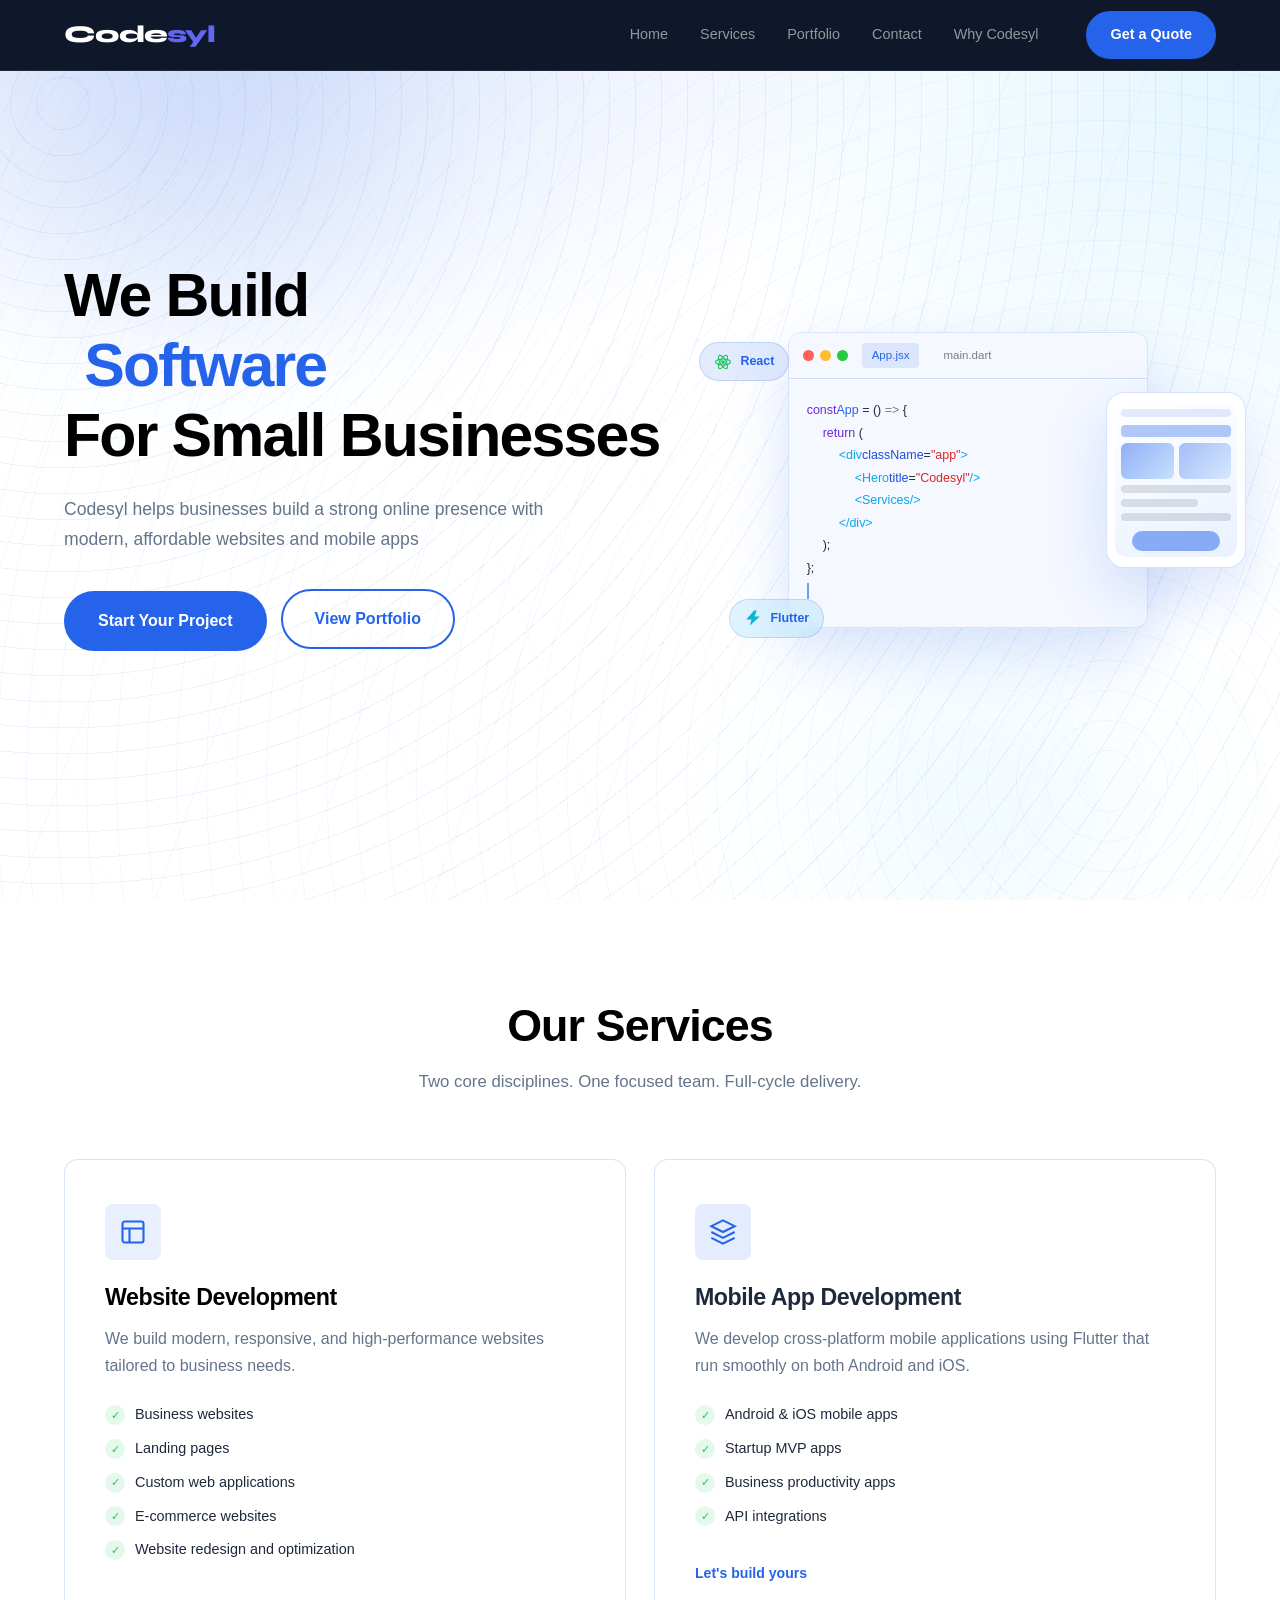
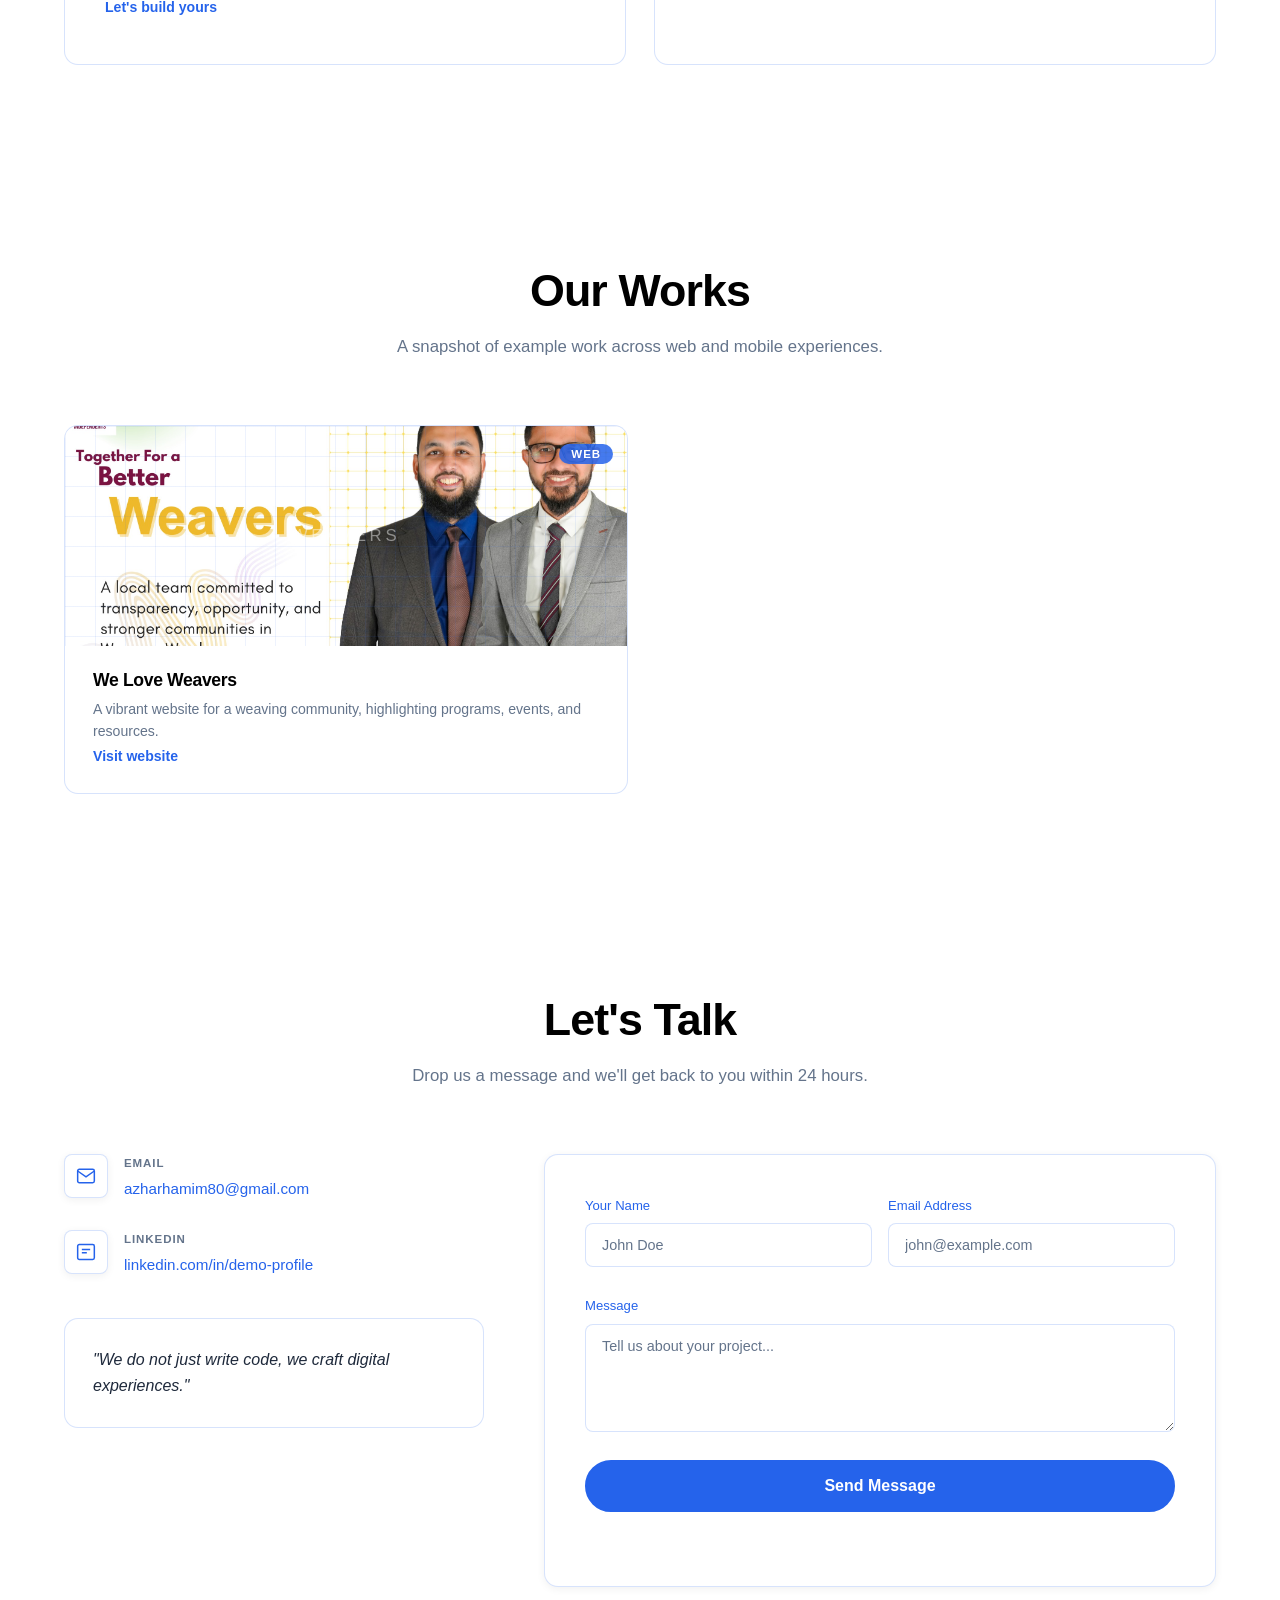
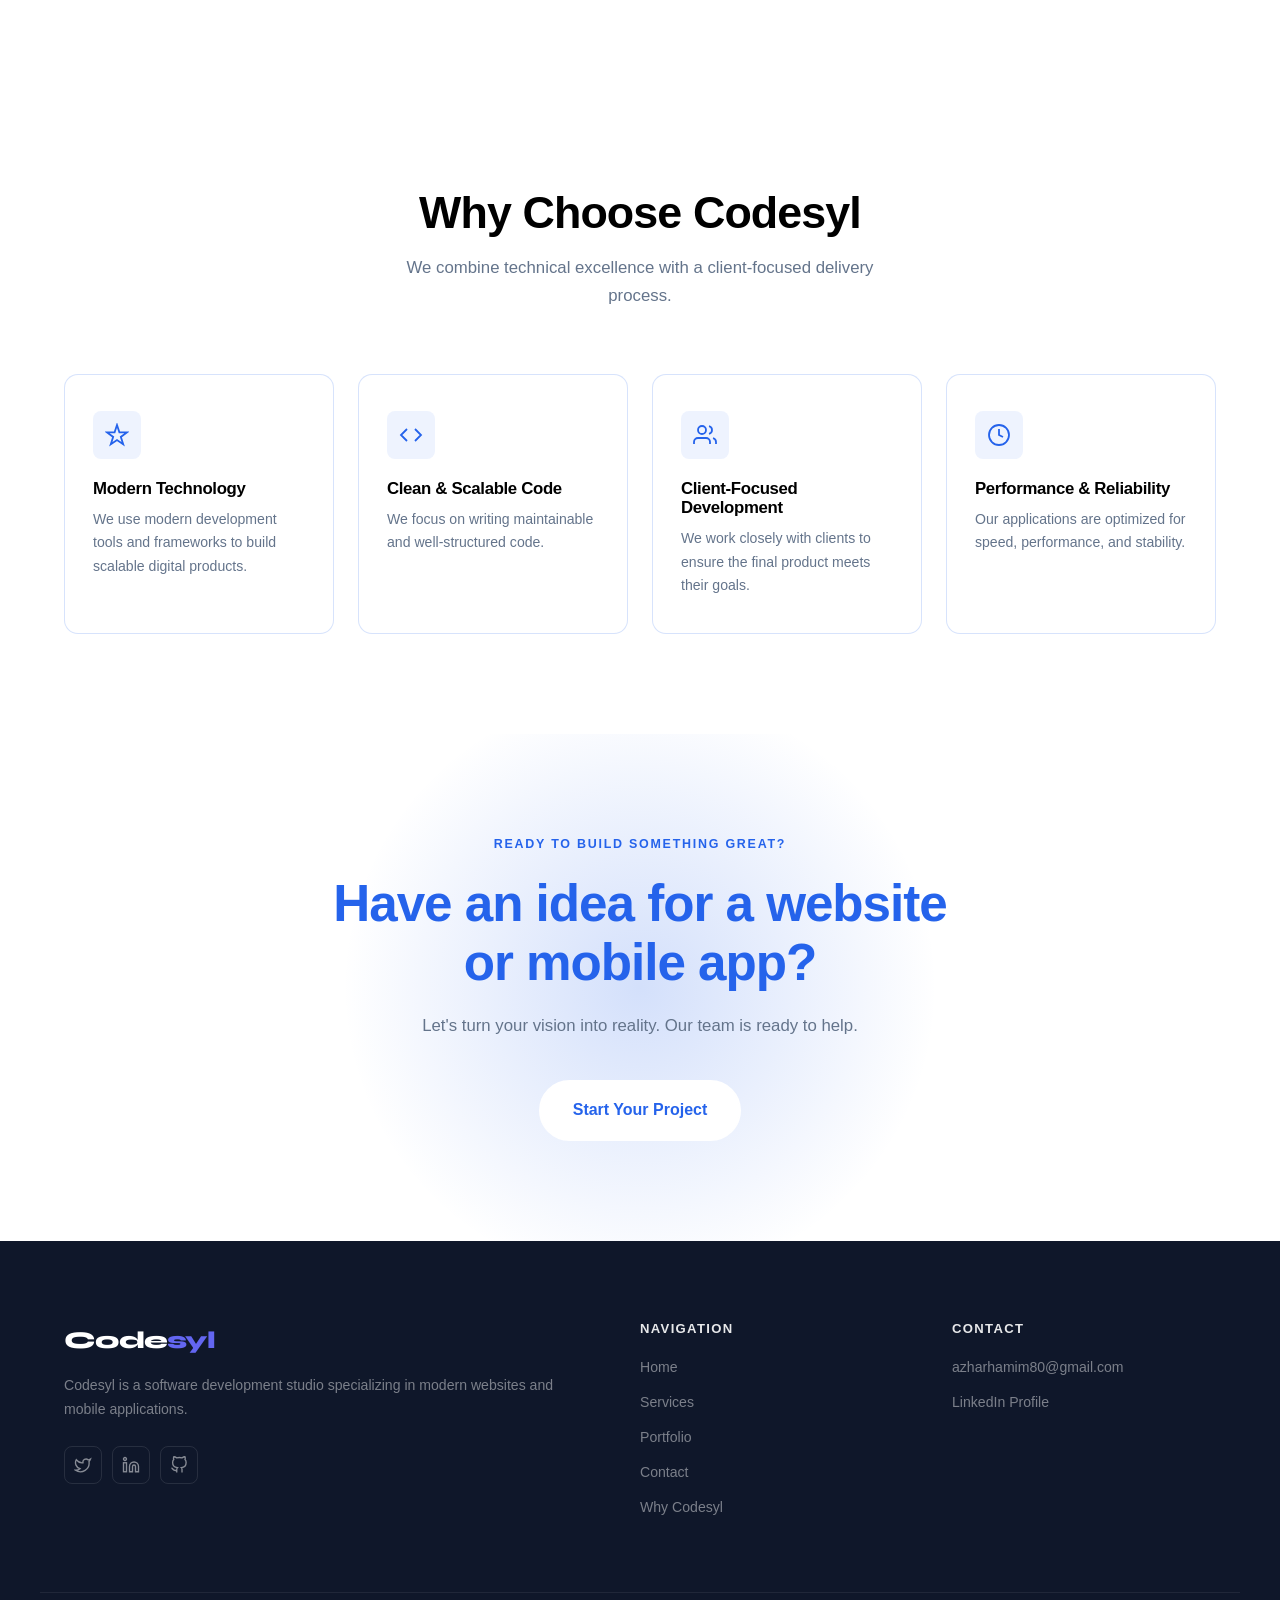
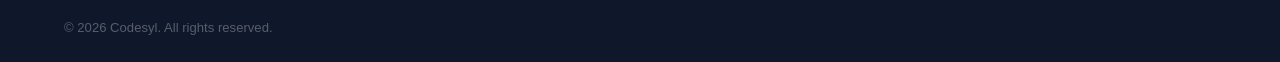
==== index.html @ c9a4e886 "Style hero headline small word" ====
<!DOCTYPE html>
<html lang="en">
<head>
  <meta charset="UTF-8" />
  <meta name="viewport" content="width=device-width, initial-scale=1.0" />
  <title>Codesyl | Websites &amp; Mobile Apps</title>
  <link rel="preconnect" href="https://fonts.googleapis.com" />
  <link rel="preconnect" href="https://fonts.gstatic.com" crossorigin />
  <link href="https://fonts.googleapis.com/css2?family=Syne:wght@400;600;700;800&family=DM+Sans:ital,opsz,wght@0,9..40,300;0,9..40,400;0,9..40,500;1,9..40,300&display=swap" rel="stylesheet" />
  <link rel="icon" href="Assets/favicon.ico" />
  <link rel="stylesheet" href="style.css" />
</head>
<body>

  <!-- NAVBAR -->
  <header class="navbar" id="navbar">
    <div class="nav-container">
      <a href="https://www.codesyl.com/" class="nav-logo">Code<span>syl</span></a>

      <nav class="nav-links" id="navLinks">
        <a href="#home">Home</a>
        <a href="#services">Services</a>
        <a href="#portfolio">Portfolio</a>
        <a href="#contact">Contact</a>
        <a href="#why">Why Codesyl</a>
      </nav>

      <a href="#contact" class="btn btn-primary nav-cta">Get a Quote</a>

      <button class="hamburger" id="hamburger" aria-label="Open menu">
        <span></span><span></span><span></span>
      </button>
    </div>
  </header>

  <!--  HERO SECTION-->
  <section class="hero" id="home">
    <div class="hero-bg-grid"></div>
    <div class="hero-orb hero-orb-1"></div>
    <div class="hero-orb hero-orb-2"></div>

    <div class="container hero-content">
      <div class="hero-text">
        <h1 class="hero-headline">
          We Build
          <br />
          <span class="rotating-group"><span class="rotating-word" id="rotatingWord">Website</span></span>
          <span class="hero-nowrap">For Small Businesses</span>
        </h1>
        <p class="hero-sub">
          Codesyl helps businesses build a strong online presence with modern, affordable websites and mobile apps
        </p>
        <div class="hero-actions">
          <a href="#contact" class="btn btn-primary btn-lg">Start Your Project</a>
          <a href="#portfolio" class="btn btn-outline btn-lg">View Portfolio</a>
        </div>
      </div>

      <div class="hero-visual">
        <div class="hero-card hero-card-main">
          <div class="card-topbar">
            <span class="dot dot-red"></span>
            <span class="dot dot-yellow"></span>
            <span class="dot dot-green"></span>
            <span class="card-tab active">App.jsx</span>
            <span class="card-tab">main.dart</span>
          </div>
          <div class="code-block">
            <div class="code-line"><span class="kw">const</span> <span class="fn">App</span> = () <span class="op">=&gt;</span> {</div>
            <div class="code-line indent"><span class="kw">return</span> (</div>
            <div class="code-line indent2"><span class="tag">&lt;div</span> <span class="attr">className</span>=<span class="str">"app"</span><span class="tag">&gt;</span></div>
            <div class="code-line indent3"><span class="tag">&lt;Hero</span> <span class="attr">title</span>=<span class="str">"Codesyl"</span> <span class="tag">/&gt;</span></div>
            <div class="code-line indent3"><span class="tag">&lt;Services</span> <span class="tag">/&gt;</span></div>
            <div class="code-line indent2"><span class="tag">&lt;/div&gt;</span></div>
            <div class="code-line indent">);</div>
            <div class="code-line">};</div>
            <div class="code-cursor"></div>
          </div>
        </div>

        <div class="hero-card hero-card-phone">
          <div class="phone-mockup">
            <div class="phone-screen">
              <div class="phone-statusbar"></div>
              <div class="phone-ui">
                <div class="phone-header-bar"></div>
                <div class="phone-card-row">
                  <div class="phone-mini-card c1"></div>
                  <div class="phone-mini-card c2"></div>
                </div>
                <div class="phone-list-item"></div>
                <div class="phone-list-item short"></div>
                <div class="phone-list-item"></div>
                <div class="phone-btn-row">
                  <div class="phone-btn-fake"></div>
                </div>
              </div>
            </div>
          </div>
        </div>

        <div class="hero-pill pill-flutter">
          <svg width="18" height="18" viewBox="0 0 24 24" fill="none"><path d="M13.5 2L3 14h7l-2 8 13-12h-7l3-8z" fill="#06B6D4"/></svg>
          Flutter
        </div>
        <div class="hero-pill pill-react">
          <svg width="18" height="18" viewBox="0 0 24 24" fill="none"><circle cx="12" cy="12" r="2.5" fill="#22C55E"/><ellipse cx="12" cy="12" rx="10" ry="4" stroke="#22C55E" stroke-width="1.5" fill="none"/><ellipse cx="12" cy="12" rx="10" ry="4" stroke="#22C55E" stroke-width="1.5" fill="none" transform="rotate(60 12 12)"/><ellipse cx="12" cy="12" rx="10" ry="4" stroke="#22C55E" stroke-width="1.5" fill="none" transform="rotate(120 12 12)"/></svg>
          React
        </div>
      </div>
    </div>
  </section>

  <!-- SERVICES SECTION-->
  <section class="services section-pad" id="services">
    <div class="container">
      <div class="section-header">
        <h2 class="section-title">Our Services</h2>
        <p class="section-desc">Two core disciplines. One focused team. Full-cycle delivery.</p>
      </div>

      <div class="services-grid">
        <!-- Service 1 -->
        <div class="service-card reveal">
          <div class="service-icon-wrap web-icon">
            <svg width="28" height="28" viewBox="0 0 24 24" fill="none" stroke="currentColor" stroke-width="1.8">
              <rect x="3" y="3" width="18" height="18" rx="2"/><line x1="3" y1="9" x2="21" y2="9"/><line x1="9" y1="21" x2="9" y2="9"/>
            </svg>
          </div>
          <h3 class="service-title">Website Development</h3>
          <p class="service-desc">
            We build modern, responsive, and high-performance websites tailored to business needs.
          </p>
          <ul class="service-features">
            <li><span class="check">&check;</span> Business websites</li>
            <li><span class="check">&check;</span> Landing pages</li>
            <li><span class="check">&check;</span> Custom web applications</li>
            <li><span class="check">&check;</span> E-commerce websites</li>
            <li><span class="check">&check;</span> Website redesign and optimization</li>
          </ul>
          <a href="#contact" class="service-link">Let's build yours</a>
        </div>

        <!-- Service 2 -->
        <div class="service-card service-card-accent reveal">
          <div class="service-icon-wrap flutter-icon">
            <svg width="28" height="28" viewBox="0 0 24 24" fill="none" stroke="currentColor" stroke-width="1.8">
              <path d="M12 2L2 7l10 5 10-5-10-5z"/><path d="M2 17l10 5 10-5"/><path d="M2 12l10 5 10-5"/>
            </svg>
          </div>
          <h3 class="service-title">Mobile App Development</h3>
          <p class="service-desc">
            We develop cross-platform mobile applications using Flutter that run smoothly on both Android and iOS.
          </p>
          <ul class="service-features">
            <li><span class="check">&check;</span> Android &amp; iOS mobile apps</li>
            <li><span class="check">&check;</span> Startup MVP apps</li>
            <li><span class="check">&check;</span> Business productivity apps</li>
            <li><span class="check">&check;</span> API integrations</li>
          </ul>
          <a href="#contact" class="service-link">Let's build yours </a>
        </div>
      </div>
    </div>
  </section>

  <!-- PORTFOLIO SECTION-->
  <section class="portfolio section-pad" id="portfolio">
    <div class="container">
      <div class="section-header">
        <h2 class="section-title">Our Works</h2>
        <p class="section-desc">A snapshot of example work across web and mobile experiences.</p>
      </div>

      <div class="portfolio-grid">
        <div class="portfolio-card reveal">
          <div class="portfolio-img portfolio-img-5">
            <img src="Assets/ogg.jpg" alt="We Love Weavers website preview" class="portfolio-img-media" />
            <div class="portfolio-overlay">
              <span class="portfolio-tag">Web</span>
            </div>
          </div>
          <div class="portfolio-info">
            <h4>We Love Weavers</h4>
            <p>A vibrant website for a weaving community, highlighting programs, events, and resources.</p>
            <a class="service-link" href="https://www.weloveweavers.org.uk/" target="_blank" rel="noopener">
              Visit website
            </a>
          </div>
        </div>
      </div>
    </div>
  </section>

  <!-- CONTACT SECTION-->
  <section class="contact section-pad" id="contact">
    <div class="container">
      <div class="section-header">
        <h2 class="section-title">Let's Talk</h2>
        <p class="section-desc">Drop us a message and we'll get back to you within 24 hours.</p>
      </div>

      <div class="contact-wrap">
        <div class="contact-info reveal">
          <div class="contact-detail">
            <div class="contact-icon">
              <svg width="20" height="20" viewBox="0 0 24 24" fill="none" stroke="currentColor" stroke-width="1.8"><path d="M4 4h16c1.1 0 2 .9 2 2v12c0 1.1-.9 2-2 2H4c-1.1 0-2-.9-2-2V6c0-1.1.9-2 2-2z"/><polyline points="22,6 12,13 2,6"/></svg>
            </div>
            <div>
              <span class="contact-label">Email</span>
              <a href="mailto:azharhamim80@gmail.com">azharhamim80@gmail.com</a>
            </div>
          </div>
          <div class="contact-detail">
            <div class="contact-icon">
              <svg width="20" height="20" viewBox="0 0 24 24" fill="none" stroke="currentColor" stroke-width="1.8"><rect x="2" y="3" width="20" height="18" rx="2"/><path d="M7 9h10M7 13h6"/></svg>
            </div>
            <div>
              <span class="contact-label">LinkedIn</span>
              <a href="https://www.linkedin.com/in/demo-profile" target="_blank" rel="noopener">linkedin.com/in/demo-profile</a>
            </div>
          </div>

          <div class="contact-tagline">
            <p>"We do not just write code, we craft digital experiences."</p>
          </div>
        </div>

        <form class="contact-form reveal" id="contactForm" action="https://formspree.io/f/mreyajkb" method="POST">
          <div class="form-row">
            <div class="form-group">
              <label for="name">Your Name</label>
              <input type="text" id="name" name="name" placeholder="John Doe" required />
            </div>
            <div class="form-group">
              <label for="email">Email Address</label>
              <input type="email" id="email" name="email" placeholder="john@example.com" required />
            </div>
          </div>
          <div class="form-group">
            <label for="message">Message</label>
            <textarea id="message" name="message" rows="5" placeholder="Tell us about your project..." required></textarea>
          </div>
          <button type="submit" class="btn btn-primary btn-lg btn-full">Send Message</button>
          <p class="form-note" id="formNote"></p>
        </form>
      </div>
    </div>
  </section>

  <!-- WHY CHOOSE US SECTION -->
  <section class="why section-pad" id="why">
    <div class="container">
      <div class="section-header">
        <h2 class="section-title">Why Choose Codesyl</h2>
        <p class="section-desc">We combine technical excellence with a client-focused delivery process.</p>
      </div>

      <div class="why-grid">
        <div class="why-card reveal">
          <div class="why-icon">
            <svg width="24" height="24" viewBox="0 0 24 24" fill="none" stroke="currentColor" stroke-width="1.8"><path d="M12 2l2.4 7.4H22l-6.2 4.5 2.4 7.4L12 17l-6.2 4.3 2.4-7.4L2 9.4h7.6z"/></svg>
          </div>
          <h4>Modern Technology</h4>
          <p>We use modern development tools and frameworks to build scalable digital products.</p>
        </div>
        <div class="why-card reveal">
          <div class="why-icon">
            <svg width="24" height="24" viewBox="0 0 24 24" fill="none" stroke="currentColor" stroke-width="1.8"><polyline points="16 18 22 12 16 6"/><polyline points="8 6 2 12 8 18"/></svg>
          </div>
          <h4>Clean &amp; Scalable Code</h4>
          <p>We focus on writing maintainable and well-structured code.</p>
        </div>
        <div class="why-card reveal">
          <div class="why-icon">
            <svg width="24" height="24" viewBox="0 0 24 24" fill="none" stroke="currentColor" stroke-width="1.8"><path d="M17 21v-2a4 4 0 00-4-4H5a4 4 0 00-4 4v2"/><circle cx="9" cy="7" r="4"/><path d="M23 21v-2a4 4 0 00-3-3.87"/><path d="M16 3.13a4 4 0 010 7.75"/></svg>
          </div>
          <h4>Client-Focused Development</h4>
          <p>We work closely with clients to ensure the final product meets their goals.</p>
        </div>
        <div class="why-card reveal">
          <div class="why-icon">
            <svg width="24" height="24" viewBox="0 0 24 24" fill="none" stroke="currentColor" stroke-width="1.8"><circle cx="12" cy="12" r="10"/><polyline points="12 6 12 12 16 14"/></svg>
          </div>
          <h4>Performance &amp; Reliability</h4>
          <p>Our applications are optimized for speed, performance, and stability.</p>
        </div>
      </div>
    </div>
  </section>

  <!-- CALL TO ACTION SECTION -->
  <section class="cta-section">
    <div class="cta-orb"></div>
    <div class="container cta-inner">
      <p class="cta-eyebrow">Ready to build something great?</p>
      <h2 class="cta-title">Have an idea for a website<br />or mobile app?</h2>
      <p class="cta-sub">Let's turn your vision into reality. Our team is ready to help.</p>
      <a href="#contact" class="btn btn-white btn-lg">Start Your Project</a>
    </div>
  </section>

  <!-- FOOTER -->
  <footer class="footer">
    <div class="container footer-inner">
      <div class="footer-brand">
        <a href="#" class="nav-logo footer-logo">Code<span>syl</span></a>
        <p>Codesyl is a software development studio specializing in modern websites and mobile applications.</p>
        <div class="social-links">
          <!-- Social icon placeholders -->
          <a href="#" class="social-btn" aria-label="Twitter">
            <svg width="18" height="18" viewBox="0 0 24 24" fill="none" stroke="currentColor" stroke-width="1.8"><path d="M22 4s-.7 2.1-2 3.4c1.6 10-9.4 17.3-18 11.6 2.2.1 4.4-.6 6-2C3 15.5.5 9.6 3 5c2.2 2.7 5.5 4.5 9 4-.9-4.2 4-6.5 7-3.8 1.1 0 3-1.2 3-1.2z"/></svg>
          </a>
          <a href="https://www.linkedin.com/in/demo-profile" class="social-btn" aria-label="LinkedIn" target="_blank" rel="noopener">
            <svg width="18" height="18" viewBox="0 0 24 24" fill="none" stroke="currentColor" stroke-width="1.8"><path d="M16 8a6 6 0 016 6v7h-4v-7a2 2 0 00-2-2 2 2 0 00-2 2v7h-4v-7a6 6 0 016-6z"/><rect x="2" y="9" width="4" height="12"/><circle cx="4" cy="4" r="2"/></svg>
          </a>
          <a href="#" class="social-btn" aria-label="GitHub">
            <svg width="18" height="18" viewBox="0 0 24 24" fill="none" stroke="currentColor" stroke-width="1.8"><path d="M9 19c-5 1.5-5-2.5-7-3m14 6v-3.87a3.37 3.37 0 00-.94-2.61c3.14-.35 6.44-1.54 6.44-7A5.44 5.44 0 0020 4.77 5.07 5.07 0 0019.91 1S18.73.65 16 2.48a13.38 13.38 0 00-7 0C6.27.65 5.09 1 5.09 1A5.07 5.07 0 005 4.77a5.44 5.44 0 00-1.5 3.78c0 5.42 3.3 6.61 6.44 7A3.37 3.37 0 009 18.13V22"/></svg>
          </a>
        </div>
      </div>

      <div class="footer-nav">
        <h5>Navigation</h5>
        <a href="#home">Home</a>
        <a href="#services">Services</a>
        <a href="#portfolio">Portfolio</a>
        <a href="#contact">Contact</a>
        <a href="#why">Why Codesyl</a>
      </div>

      <div class="footer-nav">
        <h5>Contact</h5>
        <a href="mailto:azharhamim80@gmail.com">azharhamim80@gmail.com</a>
        <a href="https://www.linkedin.com/in/demo-profile" target="_blank" rel="noopener">LinkedIn Profile</a>
      </div>
    </div>

    <div class="footer-bottom">
      <div class="container">
        <p>&copy; 2026 Codesyl. All rights reserved.</p>
      </div>
    </div>
  </footer>

  <script src="script.js"></script>
</body>
</html>
---- style.css ----
/* 
   CODESYL - style.css
   Aesthetic: Sharp editorial x dark-tech with indigo accents
 */

/*  CSS Variables  */
:root {
  --primary:    #2563EB;
  --primary-light: #60A5FA;
  --primary-dark: #1E40AF;
  --accent-green: #22C55E;
  --accent-cyan:  #38BDF8;
  --dark:       #0F172A;
  --dark-2:     #1E293B;
  --dark-3:     #334155;
  --mid:        #64748B;
  --light:      #FFFFFF;
  --surface:    #F5F8FF;
  --white:      #FFFFFF;
  --text:       #1E293B;
  --text-muted: #64748B;
  --border-blue: rgba(37,99,235,0.18);

  --radius:     14px;
  --radius-sm:  8px;
  --shadow-sm:  0 2px 8px rgba(0,0,0,0.06);
  --shadow-md:  0 8px 32px rgba(0,0,0,0.10);
  --shadow-lg:  0 20px 60px rgba(0,0,0,0.14);
  --transition: 0.28s cubic-bezier(0.4,0,0.2,1);
}

/*  Reset & Base  */
*, *::before, *::after { box-sizing: border-box; margin: 0; padding: 0; }

html { scroll-behavior: smooth; font-size: 16px; }

body {
  font-family: 'Inter', sans-serif;
  color: var(--text);
  background: var(--white);
  line-height: 1.65;
  overflow-x: hidden;
}

h1,h2,h3,h4,h5 {
  font-family: inherit;
  font-weight: 700;
  line-height: 1.15;
  letter-spacing: -0.02em;
  color: #000000;
}

a { text-decoration: none; color: inherit; }
img { max-width: 100%; display: block; }
ul { list-style: none; }

.container {
  max-width: 1200px;
  margin: 0 auto;
  padding: 0 24px;
}

.section-pad { padding: 100px 0; }

/*  Gradient Text  */
.gradient-text {
  background: linear-gradient(135deg, var(--primary) 0%, var(--primary-light) 100%);
  -webkit-background-clip: text;
  -webkit-text-fill-color: transparent;
  background-clip: text;
}

/* BUTTONS */
.btn {
  display: inline-flex;
  align-items: center;
  gap: 8px;
  font-family: inherit;
  font-weight: 600;
  font-size: 0.95rem;
  padding: 12px 24px;
  border-radius: 50px;
  border: 2px solid transparent;
  cursor: pointer;
  transition: all var(--transition);
  white-space: nowrap;
}

.btn-primary {
  background: var(--primary);
  color: var(--white);
  border-color: var(--primary);
}
.btn-primary:hover {
  background: var(--primary-dark);
  border-color: var(--primary-dark);
  transform: translateY(-2px);
  box-shadow: 0 8px 24px rgba(37,99,235,0.35);
}

.btn-outline {
  background: transparent;
  color: var(--primary);
  border-color: var(--primary);
  transform: translateY(-2px);
}
.btn-outline:hover {
  background: var(--primary-dark);
  border-color: var(--primary-dark);
  color: var(--white);
  transform: translateY(-2px);
  box-shadow: 0 8px 24px rgba(37,99,235,0.35);
}

.btn-white {
  background: var(--white);
  color: var(--primary);
  border-color: var(--white);
}
.btn-white:hover {
  background: var(--light);
  transform: translateY(-2px);
  box-shadow: 0 8px 24px rgba(0,0,0,0.15);
}

.btn-lg { padding: 15px 32px; font-size: 1rem; }
.btn-full { width: 100%; justify-content: center; }

/* SECTION HEADERS */
.section-header {
  text-align: center;
  margin-bottom: 64px;
}

.section-title {
  font-size: clamp(2rem, 4vw, 2.8rem);
  margin-bottom: 16px;
  color: #000000;
}

.section-desc {
  color: var(--text-muted);
  font-size: 1.05rem;
  max-width: 520px;
  margin: 0 auto;
}

/* NAVBAR */
.navbar {
  position: fixed;
  top: 0; left: 0; right: 0;
  z-index: 1000;
  background: var(--dark);
  backdrop-filter: blur(16px);
  -webkit-backdrop-filter: blur(16px);
  border-bottom: 1px solid rgba(255,255,255,0.07);
  transition: box-shadow var(--transition);
}

.navbar.scrolled {
  box-shadow: 0 4px 24px rgba(0,0,0,0.35);
}

.nav-container {
  max-width: 1200px;
  margin: 0 auto;
  padding: 0 24px;
  height: 70px;
  display: flex;
  align-items: center;
  gap: 40px;
}

.nav-logo {
  font-family: 'Syne', sans-serif;
  font-size: 1.5rem;
  font-weight: 800;
  color: var(--white);
  letter-spacing: -0.03em;
}
.nav-logo span { color: #6366F1; }

.nav-links {
  display: flex;
  align-items: center;
  gap: 32px;
  margin-left: auto;
}

.nav-links a {
  font-size: 0.9rem;
  font-weight: 500;
  color: rgba(255,255,255,0.55);
  transition: color var(--transition);
}
.nav-links a:hover { color: var(--white); }

.nav-cta { margin-left: 8px; padding: 10px 22px; font-size: 0.9rem; }

.hamburger {
  display: none;
  flex-direction: column;
  gap: 5px;
  background: none;
  border: none;
  cursor: pointer;
  margin-left: auto;
  padding: 4px;
}
.hamburger span {
  display: block;
  width: 24px;
  height: 2px;
  background: var(--white);
  border-radius: 2px;
  transition: all var(--transition);
}
.hamburger.open span:nth-child(1) { transform: translateY(7px) rotate(45deg); }
.hamburger.open span:nth-child(2) { opacity: 0; }
.hamburger.open span:nth-child(3) { transform: translateY(-7px) rotate(-45deg); }

/* HERO SECTION */
.hero {
  position: relative;
  padding: 160px 0 100px;
  background: var(--white);
  overflow: hidden;
  min-height: 100vh;
  display: flex;
  align-items: center;
}

/* Background: contour waves + light beams (no square grid) */
.hero-bg-grid {
  position: absolute;
  inset: 0;
  background:
    radial-gradient(1200px 800px at 20% -10%, rgba(37,99,235,0.18), transparent 60%),
    radial-gradient(1000px 700px at 100% 10%, rgba(56,189,248,0.14), transparent 60%);
  pointer-events: none;
  overflow: hidden;
}
.hero-bg-grid::before,
.hero-bg-grid::after {
  content: '';
  position: absolute;
  inset: -25% -10%;
  pointer-events: none;
}
.hero-bg-grid::before {
  background-image:
    repeating-radial-gradient(circle at 15% 20%, rgba(37,99,235,0.12) 0 1px, transparent 1px 26px),
    repeating-radial-gradient(circle at 78% 78%, rgba(56,189,248,0.1) 0 1px, transparent 1px 30px);
  opacity: 0.65;
  transform: rotate(-6deg);
  animation: heroContours 26s linear infinite;
}
.hero-bg-grid::after {
  background-image:
    repeating-linear-gradient(110deg, rgba(37,99,235,0.09) 0 1px, transparent 1px 130px),
    repeating-linear-gradient(250deg, rgba(56,189,248,0.07) 0 1px, transparent 1px 160px);
  opacity: 0.55;
  animation: heroBeams 20s ease-in-out infinite;
}

@keyframes heroContours {
  0% { transform: rotate(-6deg) translate3d(0,0,0); }
  50% { transform: rotate(-6deg) translate3d(-60px,20px,0); }
  100% { transform: rotate(-6deg) translate3d(0,0,0); }
}
@keyframes heroBeams {
  0% { transform: translate3d(0,0,0); }
  50% { transform: translate3d(40px,-20px,0); }
  100% { transform: translate3d(0,0,0); }
}

/* Glow orbs */
.hero-orb {
  position: absolute;
  border-radius: 50%;
  filter: blur(80px);
  pointer-events: none;
}
.hero-orb-1 {
  width: 600px; height: 600px;
  background: radial-gradient(circle, rgba(37,99,235,0.16) 0%, transparent 70%);
  top: -200px; left: -100px;
}
.hero-orb-2 {
  width: 400px; height: 400px;
  background: radial-gradient(circle, rgba(56,189,248,0.12) 0%, transparent 70%);
  bottom: -100px; right: 100px;
}

.hero-content {
  display: grid;
  grid-template-columns: 1fr 1fr;
  align-items: center;
  gap: 60px;
  position: relative;
  z-index: 1;
}

.hero-badge {
  display: inline-flex;
  align-items: center;
  gap: 8px;
  font-size: 0.8rem;
  font-weight: 500;
  color: var(--primary);
  background: rgba(37,99,235,0.08);
  border: 1px solid var(--border-blue);
  padding: 6px 14px;
  border-radius: 50px;
  margin-bottom: 24px;
  letter-spacing: 0.04em;
}

.hero-headline {
  font-size: clamp(2.4rem, 5vw, 3.8rem);
  color: #000000;
  margin-bottom: 24px;
  letter-spacing: -0.03em;
}
.hero-nowrap {
  white-space: nowrap;
  display: inline-block;
}

.rotating-group {
  display: inline-flex;
  align-items: baseline;
  gap: 6px;
  margin: 0 6px;
}

.rotating-word {
  display: inline-block;
  min-width: 8ch;
  text-align: center;
  background: none;
  color: var(--primary);
  -webkit-text-fill-color: var(--primary);
  transform: translateX(0);
}

.rotating-word.exit-left {
  animation: word-exit-left 0.55s ease forwards;
}

.rotating-word.enter-right {
  animation: word-enter-right 0.55s ease forwards;
}

@keyframes word-enter-right {
  from { opacity: 0; transform: translateX(24px); }
  to { opacity: 1; transform: translateX(0); }
}

@keyframes word-exit-left {
  from { opacity: 1; transform: translateX(0); }
  to { opacity: 0; transform: translateX(-24px); }
}

.hero-sub {
  font-size: 1.1rem;
  color: var(--text-muted);
  max-width: 480px;
  margin-bottom: 36px;
  line-height: 1.7;
}

.hero-actions {
  display: flex;
  gap: 14px;
  flex-wrap: wrap;
  margin-bottom: 48px;
}

.hero-stats {
  display: flex;
  align-items: center;
  gap: 24px;
}
.stat { display: flex; flex-direction: column; gap: 2px; }
.stat-num {
  font-family: inherit;
  font-size: 1.6rem;
  font-weight: 800;
  color: var(--primary);
  letter-spacing: -0.03em;
}
.stat-label { font-size: 0.78rem; color: var(--text-muted); }
.stat-divider { width: 1px; height: 40px; background: var(--border-blue); }

/*  Hero Visual  */
.hero-visual {
  position: relative;
  display: flex;
  justify-content: center;
  align-items: center;
}

.hero-card {
  background: var(--white);
  border: 1px solid var(--border-blue);
  border-radius: var(--radius);
  overflow: hidden;
  box-shadow: 0 24px 60px rgba(37,99,235,0.18);
}

.hero-card-main {
  width: 360px;
  animation: float 6s ease-in-out infinite;
}

.card-topbar {
  display: flex;
  align-items: center;
  gap: 6px;
  padding: 10px 14px;
  background: var(--surface);
  border-bottom: 1px solid var(--border-blue);
}

.dot { width: 11px; height: 11px; border-radius: 50%; }
.dot-red    { background: #FF5F57; }
.dot-yellow { background: #FFBD2E; }
.dot-green  { background: #28CA41; }

.card-tab {
  font-family: inherit;
  font-size: 0.72rem;
  color: rgba(15,23,42,0.55);
  padding: 3px 10px;
  border-radius: 4px;
  margin-left: 8px;
}
.card-tab.active {
  background: rgba(37,99,235,0.12);
  color: var(--primary);
}

.code-block {
  padding: 20px 18px;
  font-family: inherit;
  font-size: 0.78rem;
  line-height: 1.8;
  position: relative;
  background: var(--surface);
}
.code-line { display: flex; white-space: pre; }
.indent  { padding-left: 16px; }
.indent2 { padding-left: 32px; }
.indent3 { padding-left: 48px; }

.kw   { color: #6D28D9; }
.fn   { color: #2563EB; }
.op   { color: rgba(15,23,42,0.55); }
.tag  { color: #0EA5E9; }
.attr { color: #1D4ED8; }
.str  { color: #DC2626; }

.code-cursor {
  width: 2px; height: 16px;
  background: var(--primary-light);
  display: inline-block;
  margin-top: 4px;
  animation: blink 1.2s step-end infinite;
}

/* Phone mockup */
.hero-card-phone {
  position: absolute;
  right: -30px;
  top: 50%;
  transform: translateY(-50%);
  width: 140px;
  border-radius: 18px;
  padding: 10px 8px;
  animation: float 6s ease-in-out 1.5s infinite;
  background: var(--white);
  border: 1px solid var(--border-blue);
}

.phone-screen {
  background: linear-gradient(160deg, #FFFFFF, #EAF2FF);
  border-radius: 12px;
  overflow: hidden;
  padding: 6px;
}
.phone-statusbar { height: 8px; background: rgba(37,99,235,0.12); border-radius: 4px; margin-bottom: 8px; }
.phone-ui { display: flex; flex-direction: column; gap: 6px; }
.phone-header-bar { height: 12px; background: rgba(37,99,235,0.35); border-radius: 4px; }
.phone-card-row { display: flex; gap: 5px; }
.phone-mini-card { height: 36px; border-radius: 6px; flex: 1; }
.c1 { background: linear-gradient(135deg, rgba(37,99,235,0.5), rgba(96,165,250,0.3)); }
.c2 { background: linear-gradient(135deg, rgba(37,99,235,0.4), rgba(96,165,250,0.2)); }
.phone-list-item { height: 8px; background: rgba(15,23,42,0.12); border-radius: 4px; }
.phone-list-item.short { width: 70%; }
.phone-btn-row { display: flex; justify-content: center; margin-top: 4px; }
.phone-btn-fake { height: 20px; width: 80%; background: rgba(37,99,235,0.5); border-radius: 10px; }

/* Tech pills */
.hero-pill {
  position: absolute;
  display: flex;
  align-items: center;
  gap: 8px;
  font-family: inherit;
  font-size: 0.78rem;
  font-weight: 600;
  padding: 8px 14px;
  border-radius: 50px;
  color: var(--primary);
  backdrop-filter: blur(10px);
  border: 1px solid var(--border-blue);
  animation: float 6s ease-in-out 0.8s infinite;
}
.pill-flutter {
  background: rgba(56,189,248,0.15);
  bottom: -10px;
  left: 10px;
}
.pill-react {
  background: rgba(37,99,235,0.12);
  top: 10px;
  left: -20px;
}

@keyframes float {
  0%,100% { transform: translateY(0); }
  50%      { transform: translateY(-10px); }
}
.hero-card-phone { animation: floatPhone 6s ease-in-out 1.5s infinite; }
@keyframes floatPhone {
  0%,100% { transform: translateY(-50%) translateY(0); }
  50%      { transform: translateY(-50%) translateY(-10px); }
}

@keyframes blink {
  0%,100% { opacity: 1; }
  50%      { opacity: 0; }
}

/* ABOUT SECTION */
.about { background: var(--white); }

.about-grid {
  display: grid;
  grid-template-columns: repeat(3, 1fr);
  gap: 24px;
}

.about-card {
  padding: 36px 30px;
  border-radius: var(--radius);
  border: 1px solid var(--border-blue);
  background: var(--white);
  box-shadow: var(--shadow-sm);
  transition: all var(--transition);
}
.about-card:hover {
  transform: translateY(-4px);
  box-shadow: var(--shadow-md);
  border-color: rgba(37,99,235,0.15);
}
.about-card h3 {
  font-size: 1.2rem;
  margin-bottom: 12px;
  color: #000000;
}
.about-card p {
  font-size: 0.95rem;
  color: var(--text-muted);
  line-height: 1.7;
}

/* SERVICES SECTION */
.services { background: var(--white); }

.services-grid {
  display: grid;
  grid-template-columns: 1fr 1fr;
  gap: 28px;
}

.service-card {
  background: var(--white);
  border: 1px solid var(--border-blue);
  border-radius: var(--radius);
  padding: 44px 40px;
  transition: all var(--transition);
  position: relative;
  overflow: hidden;
}
.service-card::before {
  content: '';
  position: absolute;
  top: 0; left: 0; right: 0;
  height: 3px;
  background: linear-gradient(90deg, var(--primary), var(--primary-light));
  transform: scaleX(0);
  transform-origin: left;
  transition: transform var(--transition);
}
.service-card:hover {
  box-shadow: var(--shadow-lg);
  transform: translateY(-4px);
  border-color: rgba(37,99,235,0.15);
}
.service-card:hover::before { transform: scaleX(1); }

.service-card-accent {
  background: var(--white);
  border: 1px solid var(--border-blue);
}
.service-card-accent .service-title,
.service-card-accent .service-desc,
.service-card-accent .service-features li { color: var(--text); }
.service-card-accent .service-desc { color: var(--text-muted); }
.service-card-accent .service-features li { color: var(--text); }
.service-card-accent .service-link { color: var(--primary); }

.service-icon-wrap {
  width: 56px; height: 56px;
  border-radius: var(--radius-sm);
  display: flex; align-items: center; justify-content: center;
  margin-bottom: 24px;
}
.web-icon {
  background: rgba(37,99,235,0.1);
  color: var(--primary);
}
.flutter-icon {
  background: rgba(37,99,235,0.12);
  color: var(--primary);
}

.service-title {
  font-size: 1.45rem;
  margin-bottom: 14px;
  color: #000000;
}

.service-desc {
  color: var(--text-muted);
  margin-bottom: 24px;
  line-height: 1.7;
}

.service-features { display: flex; flex-direction: column; gap: 10px; margin-bottom: 32px; }
.service-features li {
  display: flex;
  align-items: center;
  gap: 10px;
  font-size: 0.9rem;
  color: var(--text);
}

.check {
  width: 20px; height: 20px;
  background: rgba(34,197,94,0.12);
  color: var(--accent-green);
  border-radius: 50%;
  display: flex;
  align-items: center;
  justify-content: center;
  font-size: 0.7rem;
  flex-shrink: 0;
}

.service-link {
  font-family: inherit;
  font-size: 0.88rem;
  font-weight: 600;
  color: var(--primary);
  transition: gap var(--transition);
  display: inline-flex; align-items: center; gap: 6px;
}
.service-link:hover { gap: 10px; }
.service-link span { transition: transform var(--transition); }
.service-link:hover span { transform: translateX(4px); }

/* WHY CHOOSE US */
.why { background: var(--white); }

.why-grid {
  display: grid;
  grid-template-columns: repeat(4, 1fr);
  gap: 24px;
}

.why-card {
  padding: 36px 28px;
  border-radius: var(--radius);
  border: 1px solid var(--border-blue);
  background: var(--white);
  transition: all var(--transition);
  position: relative;
  overflow: hidden;
}
.why-card::after {
  content: '';
  position: absolute;
  inset: 0;
  background: linear-gradient(135deg, rgba(37,99,235,0.03), rgba(96,165,250,0.03));
  opacity: 0;
  transition: opacity var(--transition);
}
.why-card:hover {
  transform: translateY(-4px);
  box-shadow: var(--shadow-md);
  border-color: rgba(37,99,235,0.15);
}
.why-card:hover::after { opacity: 1; }

.why-icon {
  width: 48px; height: 48px;
  background: rgba(37,99,235,0.08);
  color: var(--primary);
  border-radius: var(--radius-sm);
  display: flex; align-items: center; justify-content: center;
  margin-bottom: 20px;
}
.why-card h4 {
  font-size: 1.05rem;
  margin-bottom: 10px;
  color: #000000;
}
.why-card p {
  font-size: 0.88rem;
  color: var(--text-muted);
  line-height: 1.65;
}

/* PORTFOLIO SECTION */
.portfolio { background: var(--white); }

.portfolio-grid {
  display: grid;
  grid-template-columns: repeat(2, 1fr);
  gap: 24px;
}

.portfolio-card {
  background: var(--white);
  border-radius: var(--radius);
  overflow: hidden;
  border: 1px solid var(--border-blue);
  transition: all var(--transition);
}
.portfolio-card:hover {
  transform: translateY(-4px);
  box-shadow: var(--shadow-lg);
}

.portfolio-img {
  height: 220px;
  position: relative;
  overflow: hidden;
}

.portfolio-img-1 {
  background: linear-gradient(135deg, #1a1a2e 0%, #16213e 40%, #0f3460 100%);
}
.portfolio-img-1::before {
  content: 'RESTAURANT';
}
.portfolio-img-2 {
  background: linear-gradient(135deg, #0d1117 0%, #161b22 40%, #21262d 100%);
}
.portfolio-img-2::before {
  content: 'REAL ESTATE';
}
.portfolio-img-3 {
  background: linear-gradient(135deg, #0f0c29 0%, #302b63 50%, #24243e 100%);
}
.portfolio-img-3::before {
  content: 'MOBILE UI';
}
.portfolio-img-4 {
  background: linear-gradient(135deg, #141e30 0%, #243b55 100%);
}
.portfolio-img-4::before {
  content: 'DASHBOARD';
}
.portfolio-img-5 {
  background: #0f172a;
}
.portfolio-img-5::before {
  content: 'WEAVERS';
}

.portfolio-img-1::before,
.portfolio-img-2::before,
.portfolio-img-3::before,
.portfolio-img-4::before,
.portfolio-img-5::before {
  position: absolute;
  font-family: inherit;
  font-size: 1.05rem;
  letter-spacing: 0.22em;
  text-transform: uppercase;
  top: 50%; left: 50%;
  transform: translate(-50%,-50%);
  color: rgba(255,255,255,0.45);
}

.portfolio-img-media {
  width: 100%;
  height: 100%;
  object-fit: cover;
}

/* Decorative overlay grid on portfolio images */
.portfolio-img::after {
  content: '';
  position: absolute;
  inset: 0;
  background-image:
    linear-gradient(rgba(37,99,235,0.08) 1px, transparent 1px),
    linear-gradient(90deg, rgba(37,99,235,0.08) 1px, transparent 1px);
  background-size: 30px 30px;
}

.portfolio-overlay {
  position: absolute;
  top: 14px; right: 14px;
  z-index: 2;
}
.portfolio-tag {
  font-family: inherit;
  font-size: 0.72rem;
  font-weight: 600;
  letter-spacing: 0.08em;
  text-transform: uppercase;
  background: rgba(37,99,235,0.85);
  color: var(--white);
  padding: 4px 12px;
  border-radius: 50px;
}

.portfolio-info {
  padding: 24px 28px;
}
.portfolio-info h4 {
  font-size: 1.1rem;
  margin-bottom: 8px;
  color: #000000;
}
.portfolio-info p {
  font-size: 0.88rem;
  color: var(--text-muted);
  line-height: 1.6;
}

/* PROCESS SECTION */
.process { background: var(--white); }

.process-track {
  display: grid;
  grid-template-columns: repeat(5, 1fr);
  gap: 20px;
  position: relative;
}

.process-line {
  position: absolute;
  top: 40px;
  left: 10%;
  right: 10%;
  height: 1px;
  background: linear-gradient(90deg, var(--primary), var(--primary-light));
  opacity: 0.3;
  z-index: 0;
}

.process-step {
  display: flex;
  flex-direction: column;
  align-items: center;
  text-align: center;
  position: relative;
  z-index: 1;
  padding: 0 10px;
}

.step-num {
  font-family: inherit;
  font-size: 0.7rem;
  font-weight: 700;
  color: var(--primary);
  letter-spacing: 0.06em;
  margin-bottom: 6px;
}

.step-icon {
  width: 64px; height: 64px;
  background: rgba(37,99,235,0.08);
  border: 2px solid var(--border-blue);
  border-radius: 50%;
  display: flex; align-items: center; justify-content: center;
  color: var(--primary);
  margin-bottom: 16px;
  transition: all var(--transition);
}
.process-step:hover .step-icon {
  background: var(--primary);
  color: var(--white);
  border-color: var(--primary);
  box-shadow: 0 0 0 8px rgba(37,99,235,0.08);
}

.process-step h4 {
  font-size: 0.95rem;
  margin-bottom: 8px;
  color: #000000;
}
.process-step p {
  font-size: 0.82rem;
  color: var(--text-muted);
  line-height: 1.6;
}

/* CTA SECTION */
.cta-section {
  background: var(--white);
  padding: 100px 0;
  text-align: center;
  position: relative;
  overflow: hidden;
}

.cta-orb {
  position: absolute;
  width: 600px; height: 600px;
  border-radius: 50%;
  background: radial-gradient(circle, rgba(37,99,235,0.2) 0%, transparent 70%);
  top: 50%; left: 50%;
  transform: translate(-50%, -50%);
  pointer-events: none;
}

.cta-inner { position: relative; z-index: 1; }

.cta-eyebrow {
  font-family: inherit;
  font-size: 0.78rem;
  font-weight: 600;
  letter-spacing: 0.14em;
  text-transform: uppercase;
  color: var(--primary);
  margin-bottom: 20px;
}

.cta-title {
  font-size: clamp(2rem, 4.5vw, 3.2rem);
  color: var(--primary);
  margin-bottom: 20px;
}

.cta-sub {
  color: var(--text-muted);
  font-size: 1.05rem;
  margin-bottom: 40px;
}

/* CONTACT SECTION */
.contact { background: var(--white); }

.contact-wrap {
  display: grid;
  grid-template-columns: 1fr 1.6fr;
  gap: 60px;
  align-items: start;
}

.contact-info { display: flex; flex-direction: column; gap: 28px; }

.contact-detail {
  display: flex;
  align-items: flex-start;
  gap: 16px;
}
.contact-icon {
  width: 44px; height: 44px;
  background: var(--white);
  border: 1px solid var(--border-blue);
  border-radius: var(--radius-sm);
  display: flex; align-items: center; justify-content: center;
  color: var(--primary);
  flex-shrink: 0;
  box-shadow: var(--shadow-sm);
}
.contact-detail .contact-label {
  display: block;
  font-size: 0.72rem;
  font-weight: 600;
  letter-spacing: 0.08em;
  text-transform: uppercase;
  color: var(--text-muted);
  margin-bottom: 3px;
}
.contact-detail a {
  font-size: 0.95rem;
  color: var(--primary);
  transition: color var(--transition);
}
.contact-detail a:hover { color: var(--primary); }

.contact-tagline {
  background: var(--white);
  border: 1px solid var(--border-blue);
  border-radius: var(--radius);
  padding: 28px;
  margin-top: 12px;
}
.contact-tagline p {
  font-family: inherit;
  font-size: 1rem;
  font-style: italic;
  color: var(--text);
  line-height: 1.6;
}

/* Contact Form */
.contact-form {
  background: var(--white);
  border: 1px solid var(--border-blue);
  border-radius: var(--radius);
  padding: 40px;
  box-shadow: var(--shadow-sm);
}

.form-row {
  display: grid;
  grid-template-columns: 1fr 1fr;
  gap: 16px;
}

.form-group {
  display: flex;
  flex-direction: column;
  gap: 7px;
  margin-bottom: 20px;
}
.form-group:last-of-type { margin-bottom: 28px; }

.form-group label {
  font-size: 0.82rem;
  font-weight: 500;
  color: var(--primary);
}

.form-group input,
.form-group textarea {
  padding: 13px 16px;
  border: 1.5px solid var(--border-blue);
  border-radius: var(--radius-sm);
  font-family: inherit;
  font-size: 0.9rem;
  color: var(--text);
  background: var(--white);
  transition: border-color var(--transition), box-shadow var(--transition);
  resize: vertical;
}
.form-group input:focus,
.form-group textarea:focus {
  outline: none;
  border-color: var(--primary);
  box-shadow: 0 0 0 3px rgba(37,99,235,0.1);
}
.form-group input::placeholder,
.form-group textarea::placeholder { color: var(--text-muted); }

.form-note {
  margin-top: 14px;
  font-size: 0.85rem;
  text-align: center;
  min-height: 20px;
  color: var(--accent-green);
}

/* FOOTER */
.footer {
  background: var(--dark);
  color: rgba(255,255,255,0.7);
  padding-top: 80px;
}

.footer-inner {
  display: grid;
  grid-template-columns: 2fr 1fr 1fr;
  gap: 48px;
  padding-bottom: 60px;
  border-bottom: 1px solid rgba(255,255,255,0.07);
}

.footer-logo {
  font-family: 'Syne', sans-serif;
  color: var(--white);
}
.footer-logo span { color: #6366F1; }

.footer-brand p {
  font-size: 0.88rem;
  color: rgba(255,255,255,0.45);
  line-height: 1.7;
  margin: 14px 0 24px;
}

.social-links { display: flex; gap: 10px; }
.social-btn {
  width: 38px; height: 38px;
  border-radius: var(--radius-sm);
  border: 1px solid rgba(255,255,255,0.1);
  display: flex; align-items: center; justify-content: center;
  color: rgba(255,255,255,0.5);
  transition: all var(--transition);
}
.social-btn:hover {
  border-color: #4F46E5;
  color: #6366F1;
  background: rgba(79,70,229,0.1);
}

.footer-nav h5 {
  font-family: inherit;
  font-size: 0.82rem;
  font-weight: 600;
  letter-spacing: 0.1em;
  text-transform: uppercase;
  color: rgba(255,255,255,0.9);
  margin-bottom: 20px;
}
.footer-nav a {
  display: block;
  font-size: 0.88rem;
  color: rgba(255,255,255,0.45);
  margin-bottom: 12px;
  transition: color var(--transition);
}
.footer-nav a:hover { color: var(--white); }

.footer-bottom {
  padding: 24px 0;
}
.footer-bottom .container {
  display: flex;
  justify-content: space-between;
  align-items: center;
}
.footer-bottom p {
  font-size: 0.82rem;
  color: rgba(255,255,255,0.3);
}

/* REVEAL ANIMATION */
.reveal {
  opacity: 0;
  transform: translateY(28px);
  transition: opacity 0.6s ease, transform 0.6s ease;
}
.reveal.visible {
  opacity: 1;
  transform: translateY(0);
}

/* RESPONSIVE */

/* Tablet */
@media (max-width: 1024px) {
  .hero-content { grid-template-columns: 1fr; gap: 60px; }
  .hero-visual { display: none; }
  .hero-headline { font-size: 2.8rem; }

  .about-grid { grid-template-columns: repeat(2, 1fr); }
  .why-grid { grid-template-columns: repeat(2, 1fr); }
  .process-track { grid-template-columns: repeat(3, 1fr); }
  .process-line { display: none; }
  .footer-inner { grid-template-columns: 1fr 1fr; }
}

/* Small Tablet */
@media (max-width: 768px) {
  .section-pad { padding: 70px 0; }

  /* Navbar */
  .nav-links {
    position: fixed;
    top: 70px; left: 0; right: 0;
    background: var(--dark);
    flex-direction: column;
    gap: 0;
    padding: 16px 0;
    border-bottom: 1px solid rgba(255,255,255,0.07);
    box-shadow: var(--shadow-md);
    transform: translateY(-120%);
    opacity: 0;
    transition: all var(--transition);
    pointer-events: none;
  }
  .nav-links.open {
    transform: translateY(0);
    opacity: 1;
    pointer-events: all;
  }
  .nav-links a {
    padding: 13px 24px;
    width: 100%;
    display: block;
    border-bottom: 1px solid rgba(255,255,255,0.06);
  }
  .nav-cta { display: none; }
  .hamburger { display: flex; }

  .about-grid { grid-template-columns: 1fr; }
  .services-grid { grid-template-columns: 1fr; }
  .portfolio-grid { grid-template-columns: 1fr; }
  .contact-wrap { grid-template-columns: 1fr; gap: 40px; }
  .form-row { grid-template-columns: 1fr; }
  .process-track { grid-template-columns: 1fr 1fr; }
  .footer-inner { grid-template-columns: 1fr; gap: 32px; }
  .footer-bottom .container { flex-direction: column; gap: 8px; }
}

/* Mobile */
@media (max-width: 480px) {
  .hero { padding: 120px 0 80px; }
  .hero-headline { font-size: 2.1rem; }
  .hero-actions { flex-direction: column; }
  .hero-stats { flex-wrap: wrap; gap: 16px; }
  .why-grid { grid-template-columns: 1fr; }
  .process-track { grid-template-columns: 1fr; }
  .contact-form { padding: 24px; }
}
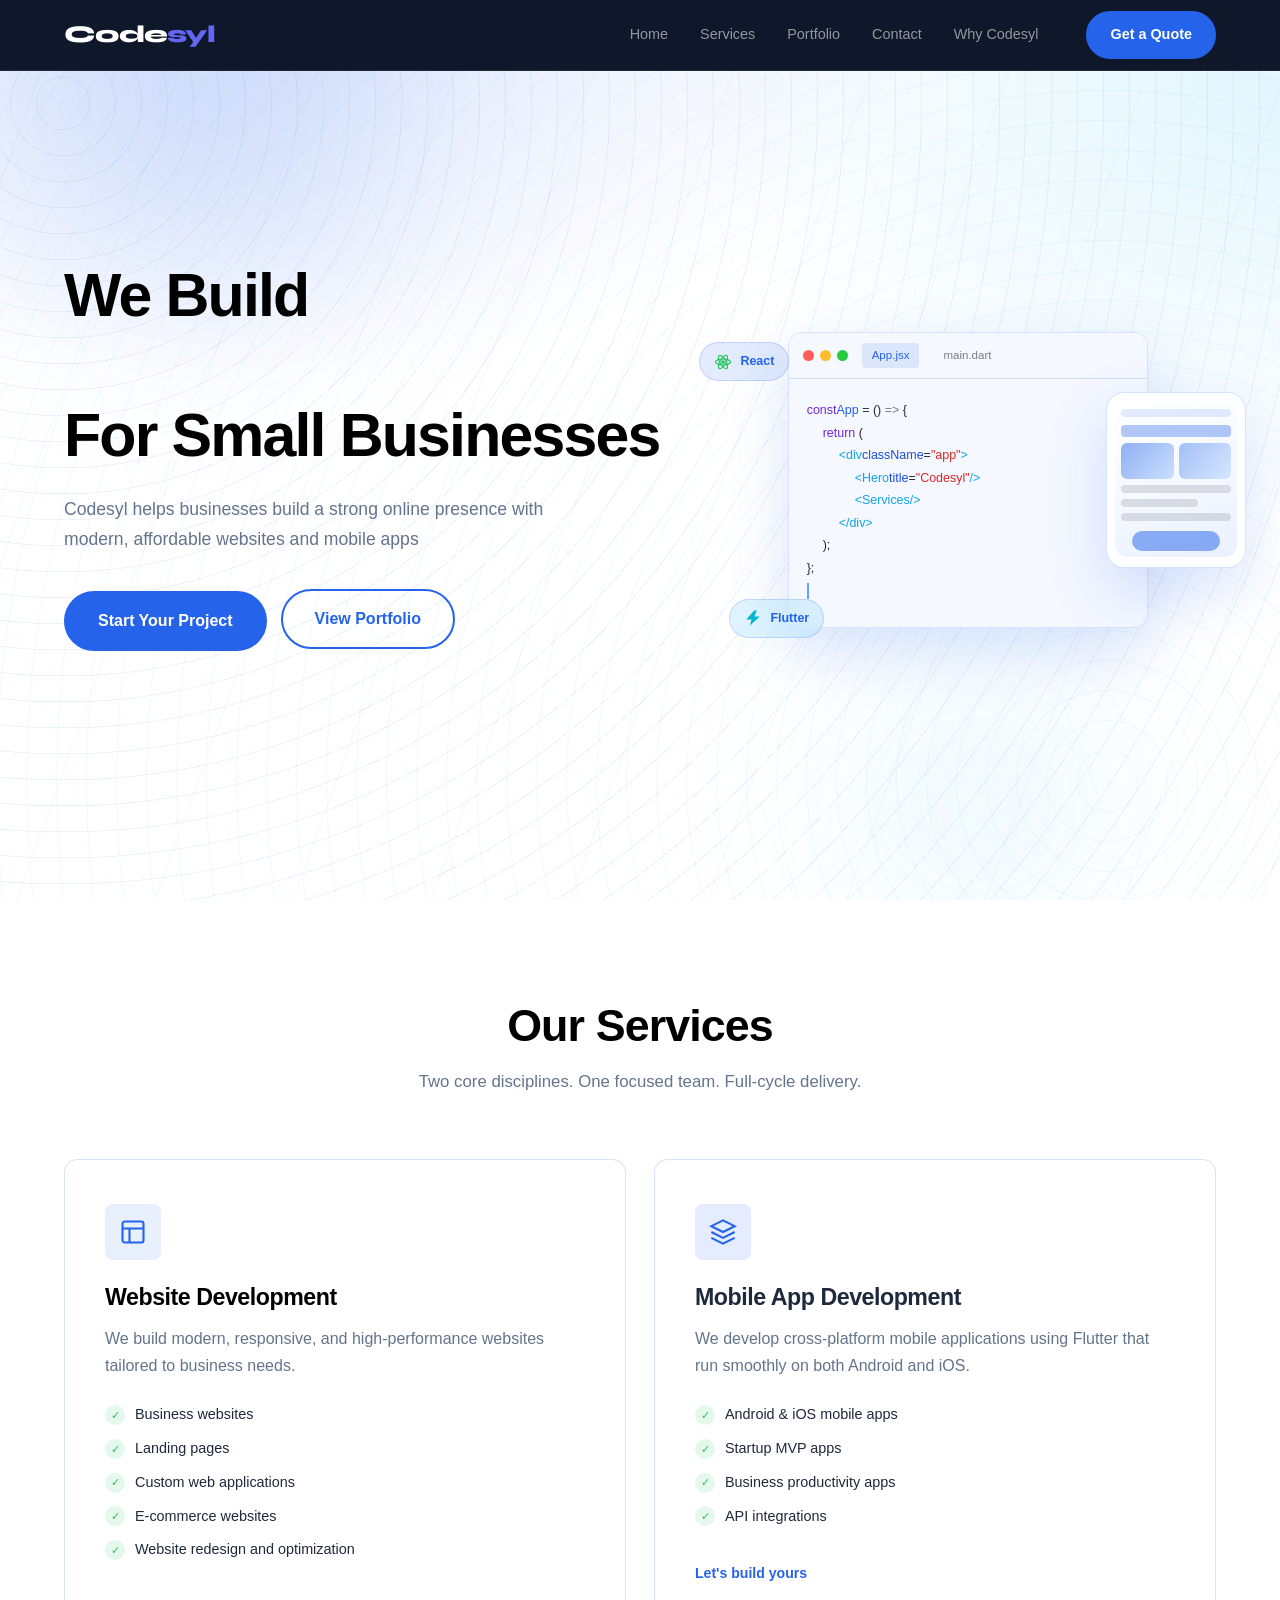
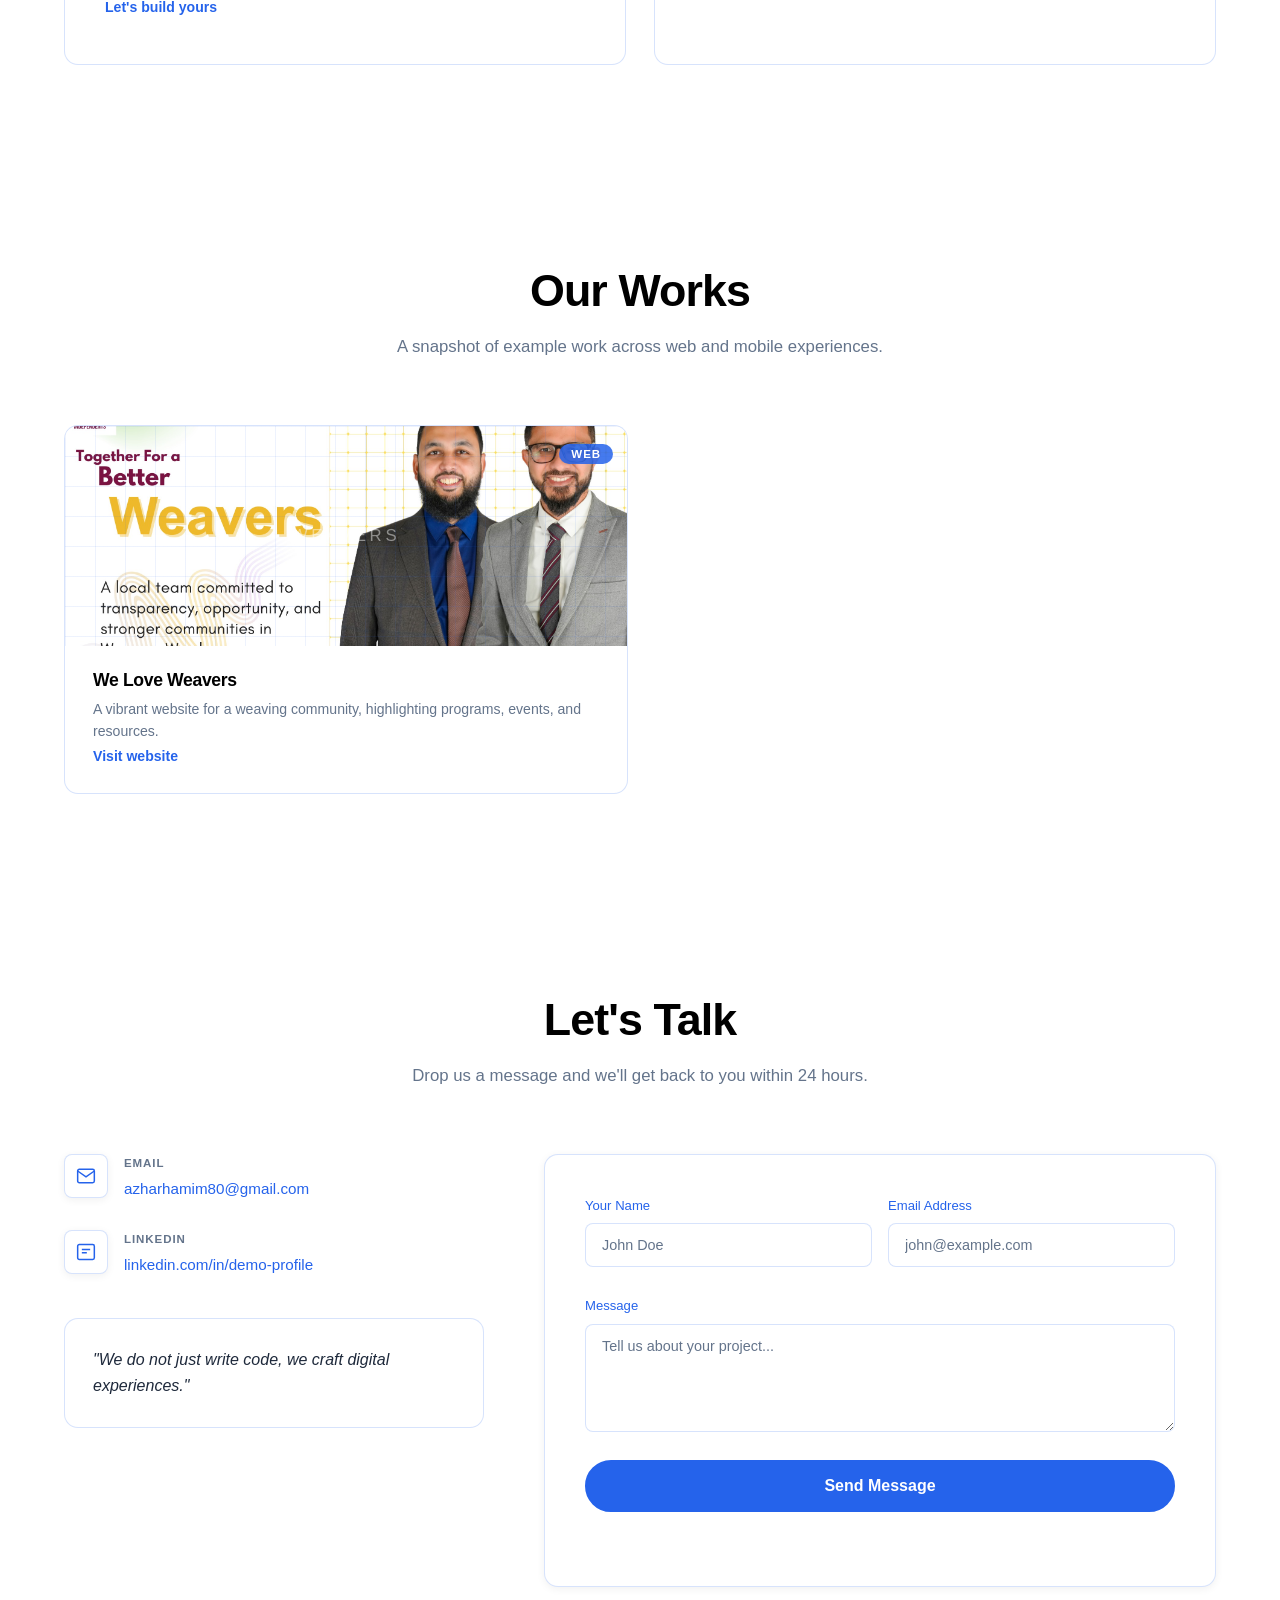
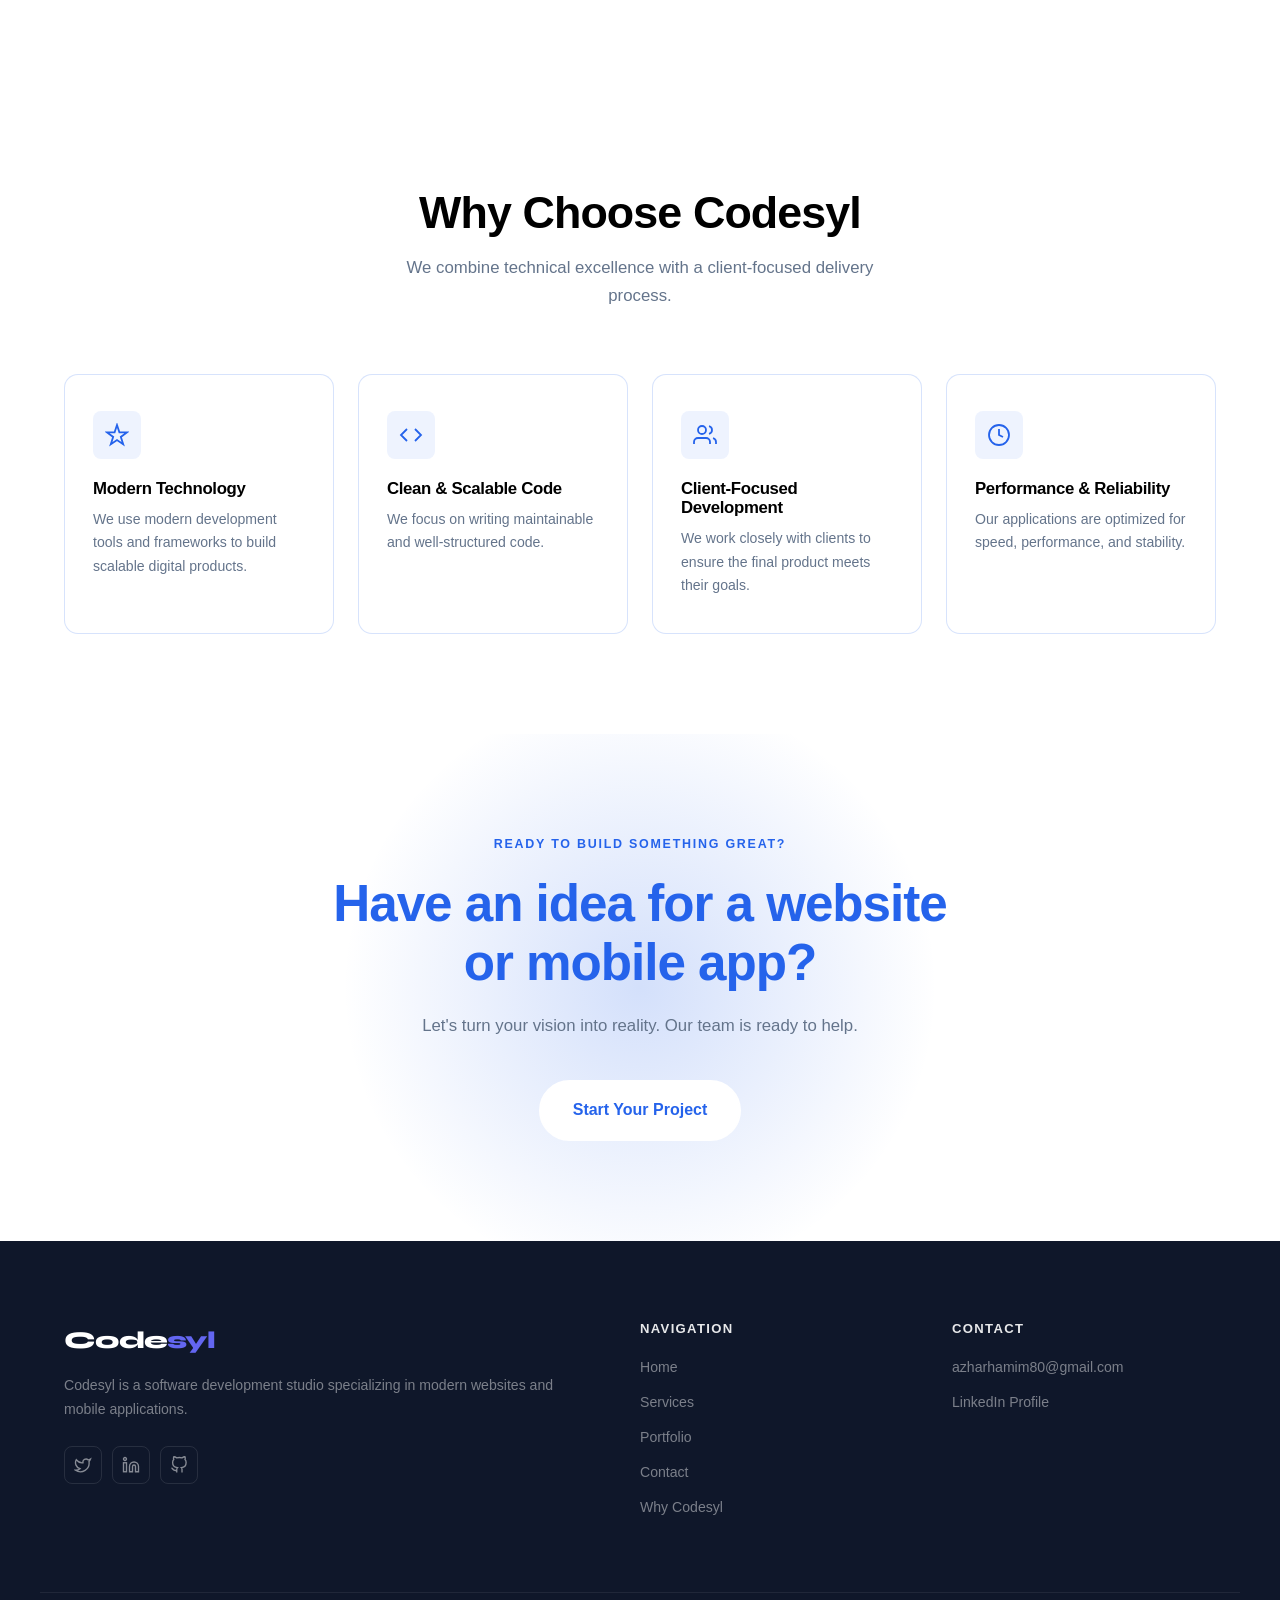
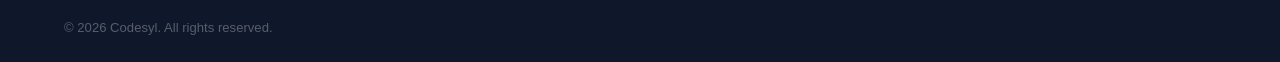
==== commit 0cfdd932: "Update favicon link to use remote URL" ====
--- a/index.html
+++ b/index.html
@@ -7,7 +7,7 @@
   <link rel="preconnect" href="https://fonts.googleapis.com" />
   <link rel="preconnect" href="https://fonts.gstatic.com" crossorigin />
   <link href="https://fonts.googleapis.com/css2?family=Syne:wght@400;600;700;800&family=DM+Sans:ital,opsz,wght@0,9..40,300;0,9..40,400;0,9..40,500;1,9..40,300&display=swap" rel="stylesheet" />
-  <link rel="icon" href="Assets/favicon.ico" />
+  <link rel="icon" href="https://raw.githubusercontent.com/codesyl-com/codesyl-com.github.io/refs/heads/main/Assets/favicon.ico" />
   <link rel="stylesheet" href="style.css" />
 </head>
 <body>
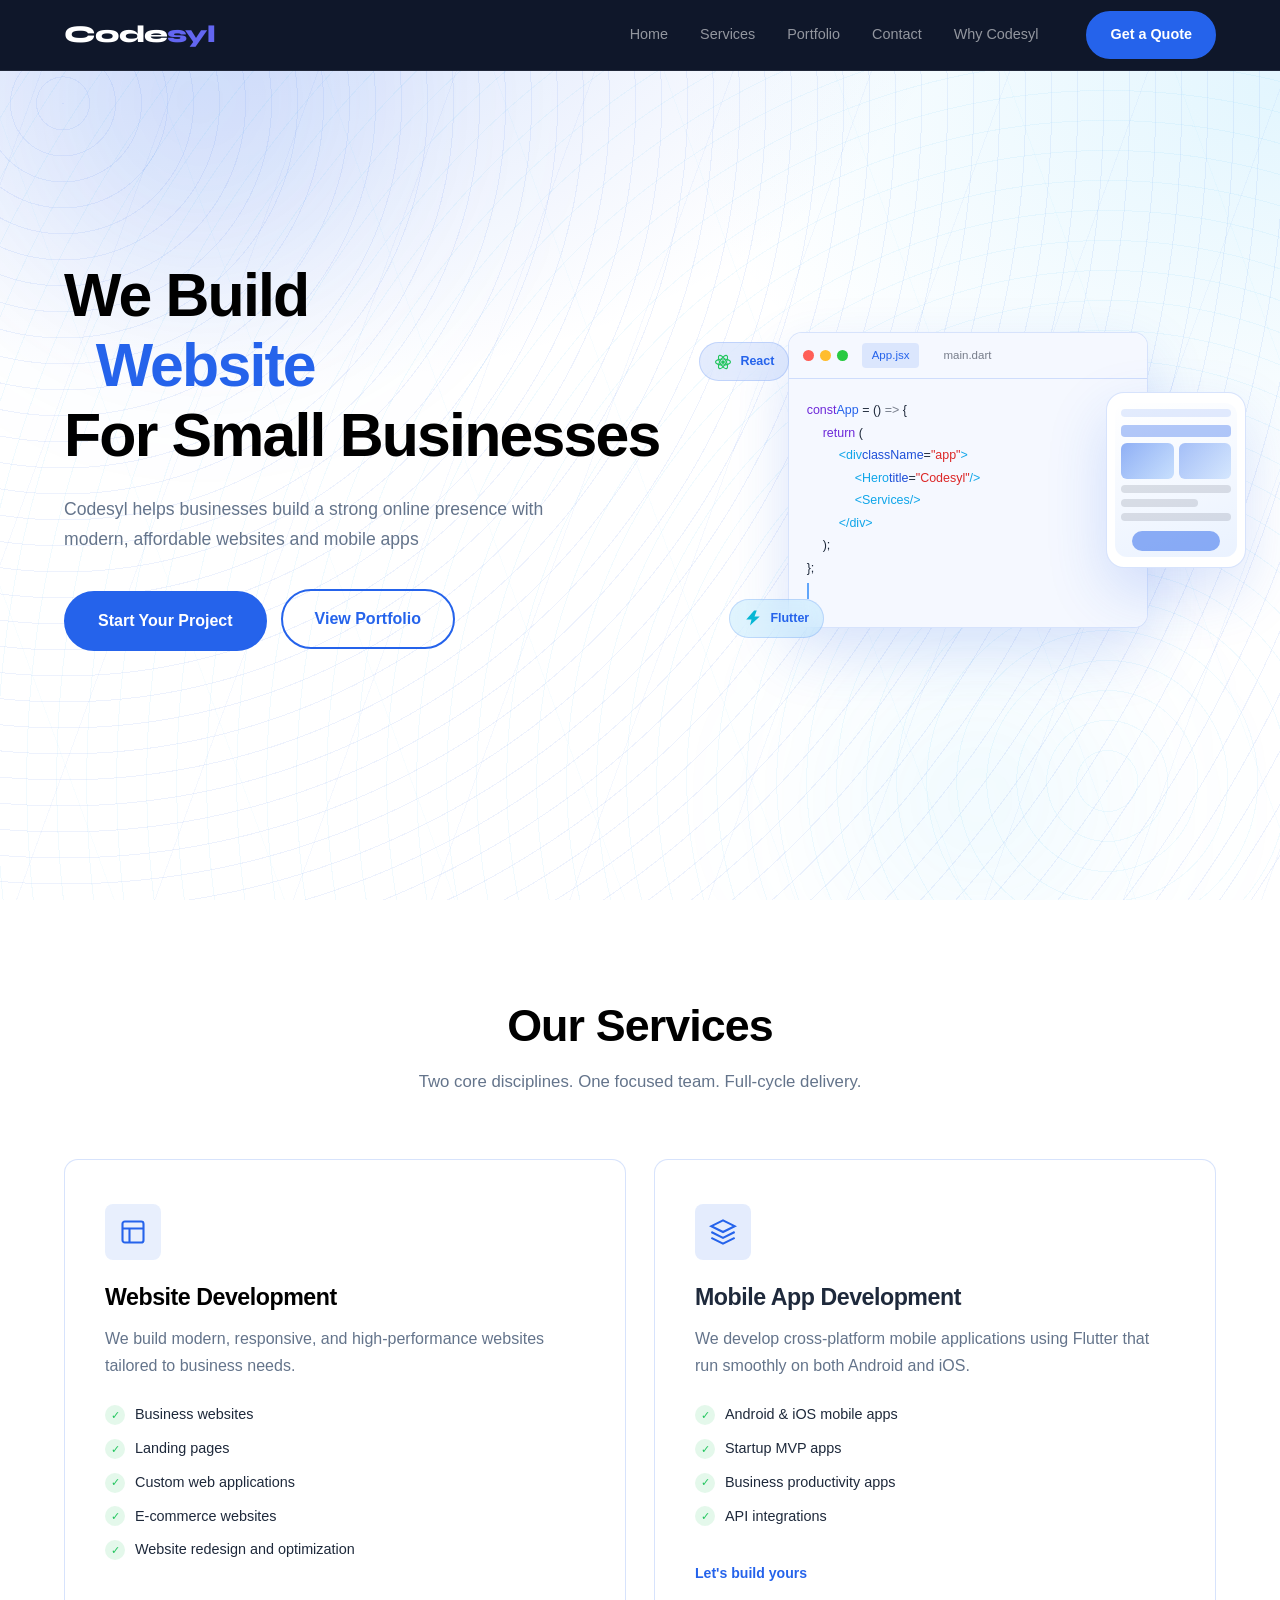
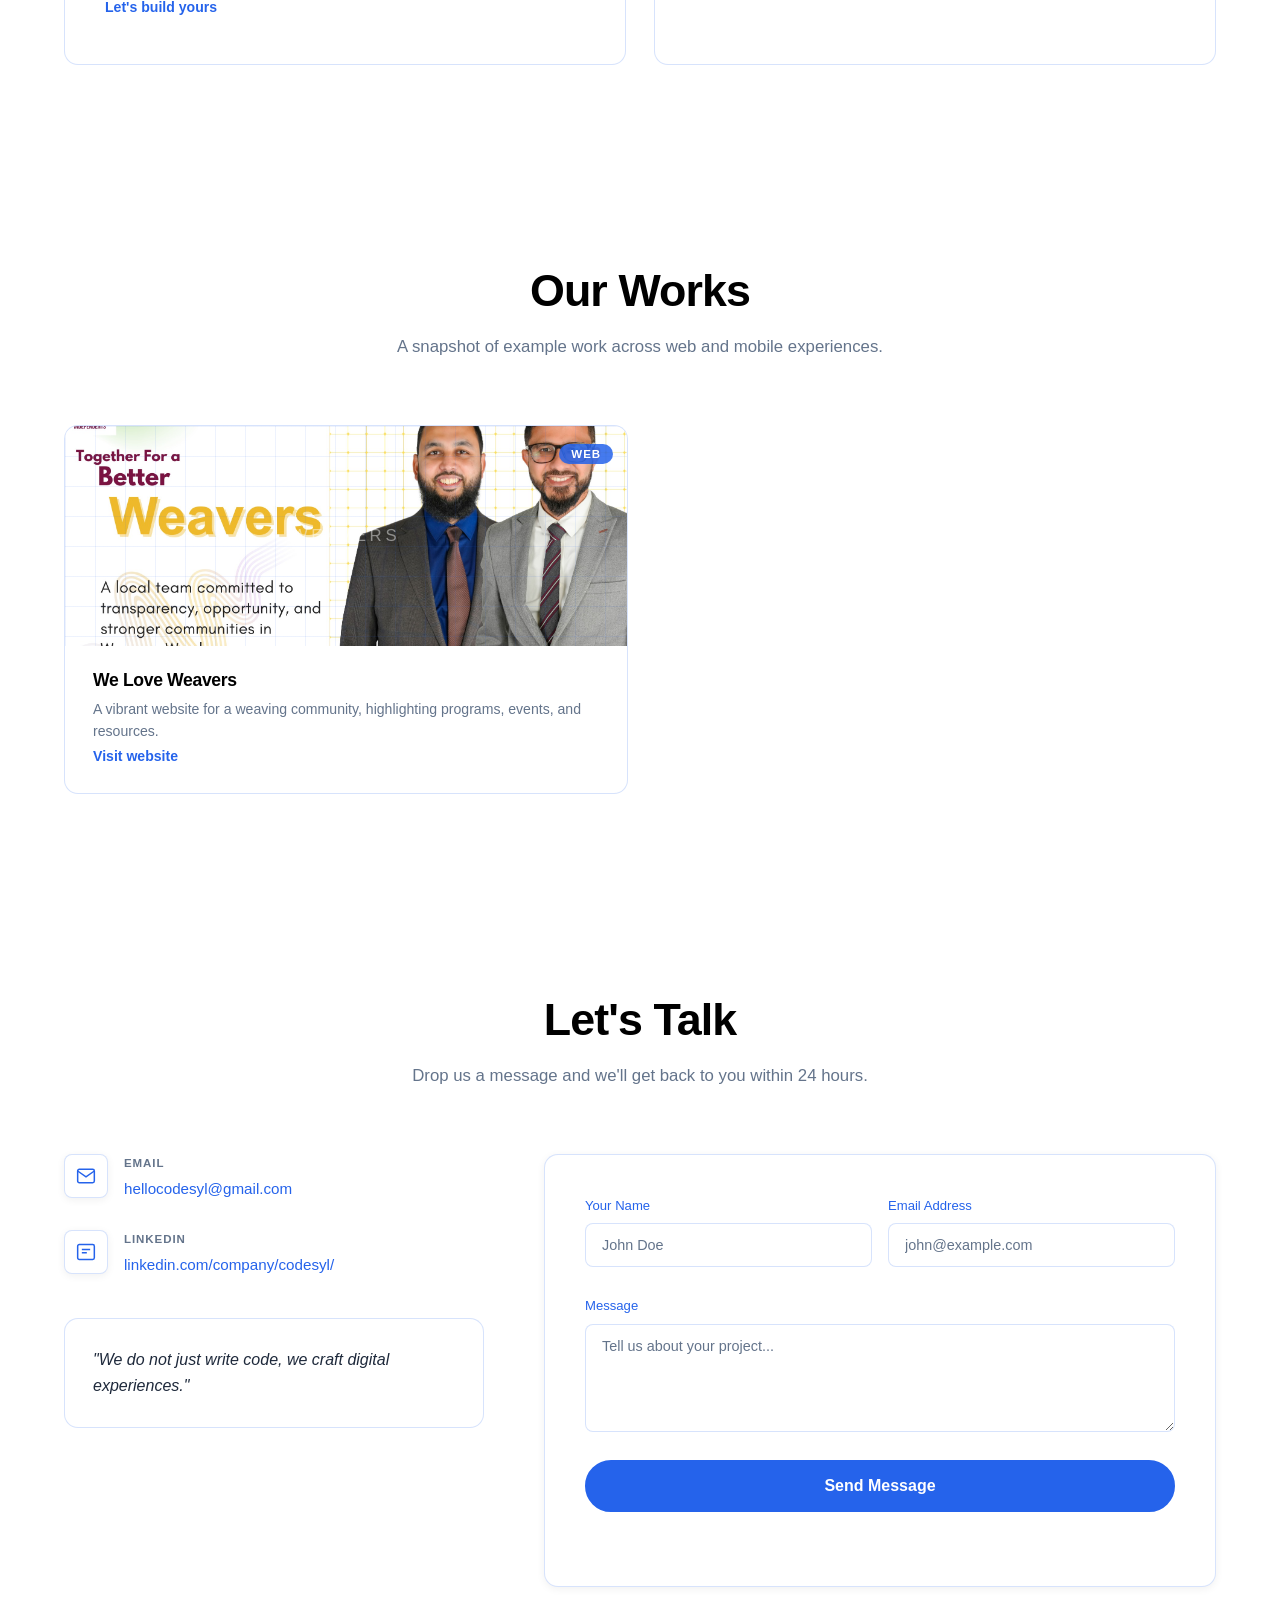
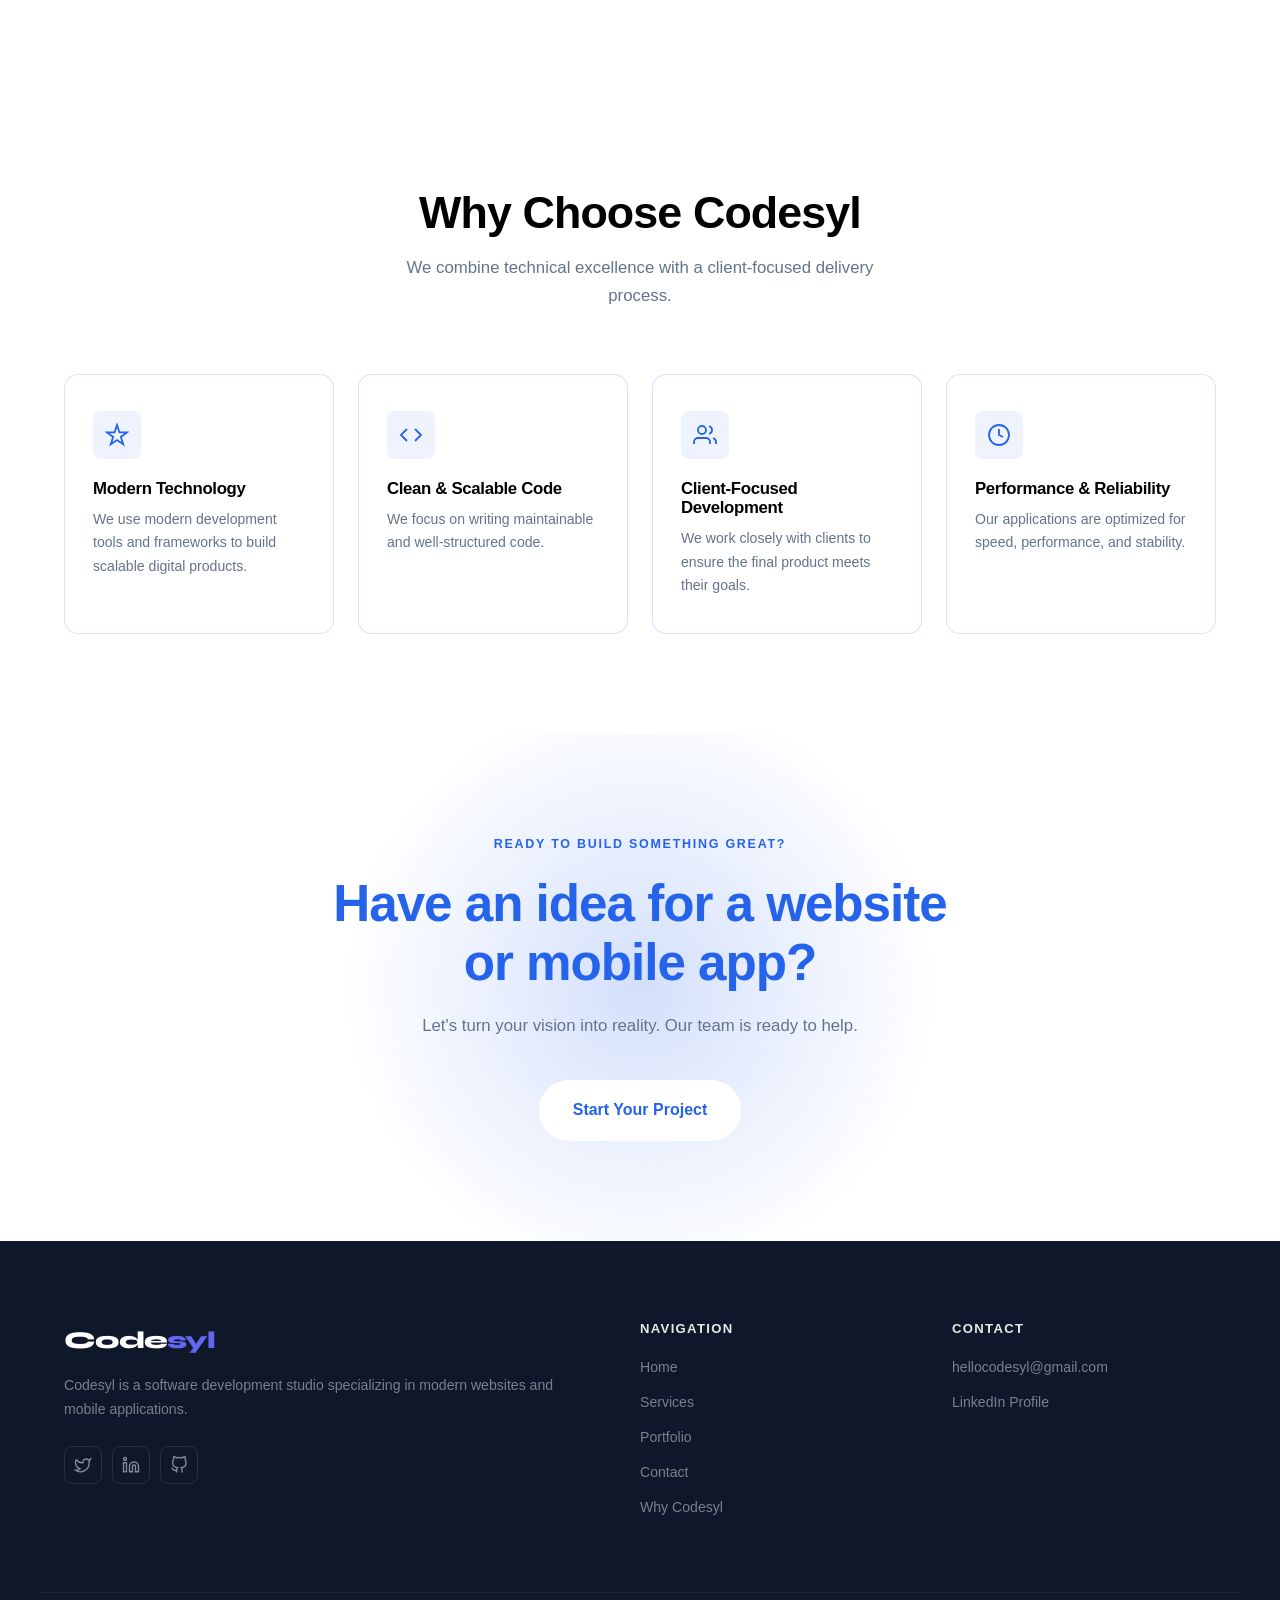
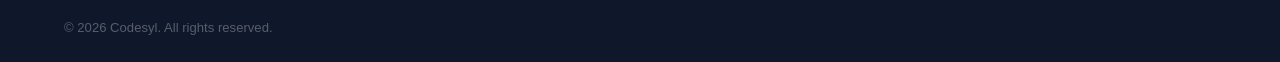
==== commit 81ed953c: "Update LinkedIn URL" ====
--- a/index.html
+++ b/index.html
@@ -208,7 +208,7 @@
             </div>
             <div>
               <span class="contact-label">Email</span>
-              <a href="mailto:azharhamim80@gmail.com">azharhamim80@gmail.com</a>
+              <a href="mailto:hellocodesyl@gmail.com">hellocodesyl@gmail.com</a>
             </div>
           </div>
           <div class="contact-detail">
@@ -217,7 +217,7 @@
             </div>
             <div>
               <span class="contact-label">LinkedIn</span>
-              <a href="https://www.linkedin.com/in/demo-profile" target="_blank" rel="noopener">linkedin.com/in/demo-profile</a>
+              <a href="https://www.linkedin.com/company/codesyl/" target="_blank" rel="noopener">linkedin.com/company/codesyl/</a>
             </div>
           </div>
 
@@ -311,7 +311,7 @@
           <a href="#" class="social-btn" aria-label="Twitter">
             <svg width="18" height="18" viewBox="0 0 24 24" fill="none" stroke="currentColor" stroke-width="1.8"><path d="M22 4s-.7 2.1-2 3.4c1.6 10-9.4 17.3-18 11.6 2.2.1 4.4-.6 6-2C3 15.5.5 9.6 3 5c2.2 2.7 5.5 4.5 9 4-.9-4.2 4-6.5 7-3.8 1.1 0 3-1.2 3-1.2z"/></svg>
           </a>
-          <a href="https://www.linkedin.com/in/demo-profile" class="social-btn" aria-label="LinkedIn" target="_blank" rel="noopener">
+          <a href="https://www.linkedin.com/company/codesyl/" class="social-btn" aria-label="LinkedIn" target="_blank" rel="noopener">
             <svg width="18" height="18" viewBox="0 0 24 24" fill="none" stroke="currentColor" stroke-width="1.8"><path d="M16 8a6 6 0 016 6v7h-4v-7a2 2 0 00-2-2 2 2 0 00-2 2v7h-4v-7a6 6 0 016-6z"/><rect x="2" y="9" width="4" height="12"/><circle cx="4" cy="4" r="2"/></svg>
           </a>
           <a href="#" class="social-btn" aria-label="GitHub">
@@ -331,8 +331,8 @@
 
       <div class="footer-nav">
         <h5>Contact</h5>
-        <a href="mailto:azharhamim80@gmail.com">azharhamim80@gmail.com</a>
-        <a href="https://www.linkedin.com/in/demo-profile" target="_blank" rel="noopener">LinkedIn Profile</a>
+        <a href="mailto:hellocodesyl@gmail.com">hellocodesyl@gmail.com</a>
+        <a href="https://www.linkedin.com/company/codesyl/" target="_blank" rel="noopener">LinkedIn Profile</a>
       </div>
     </div>
 
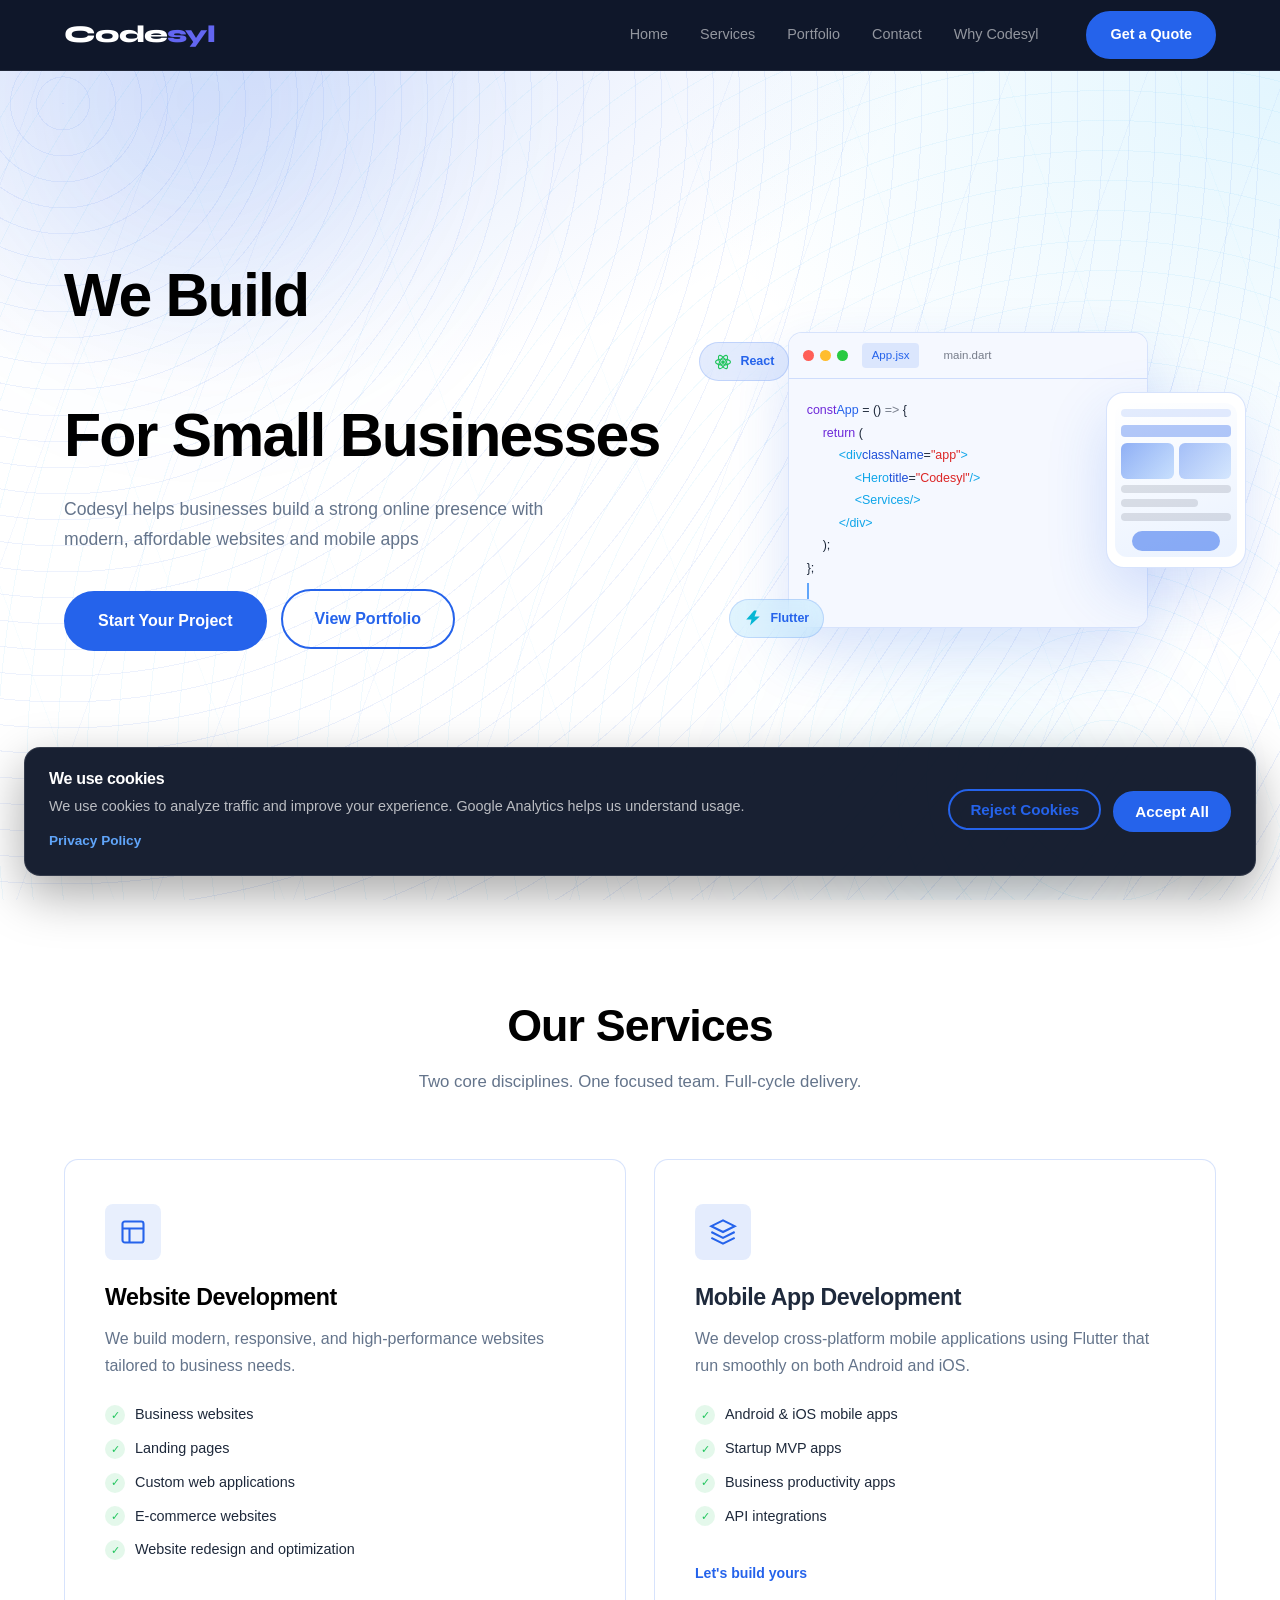
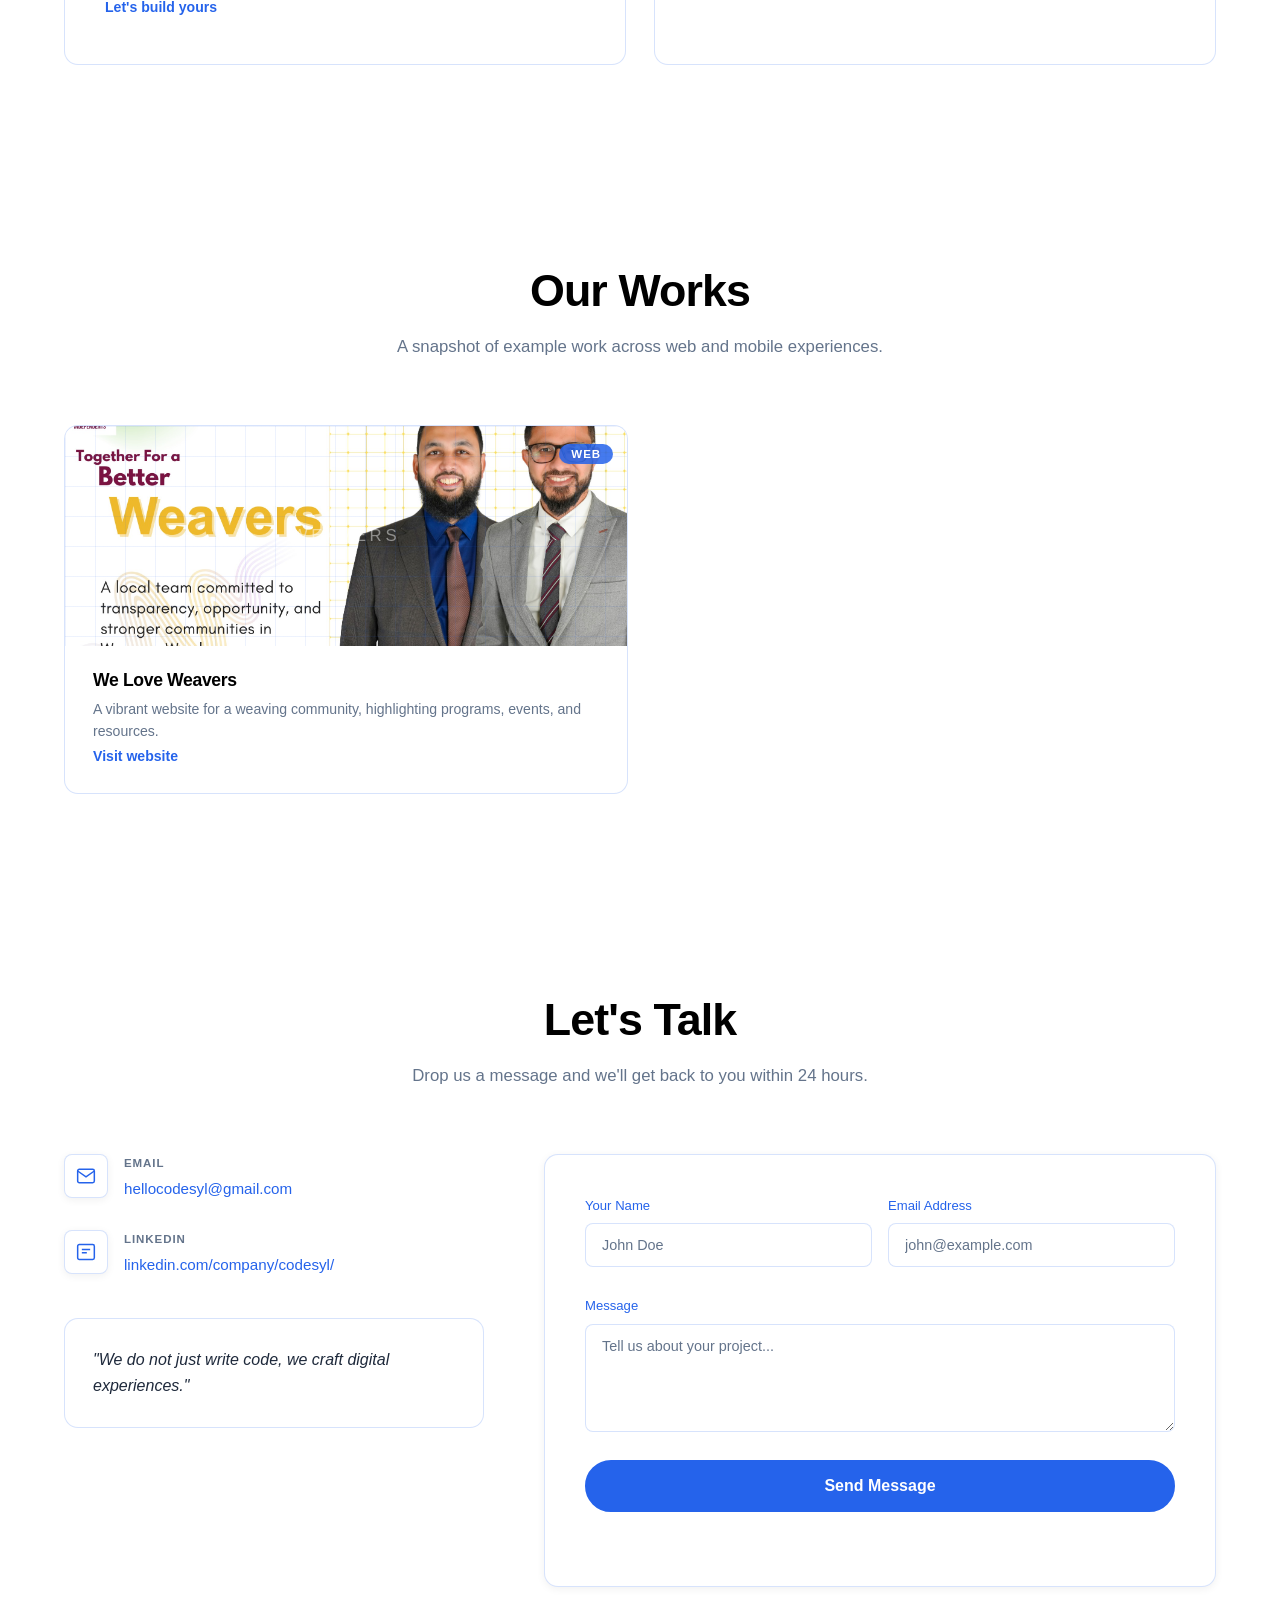
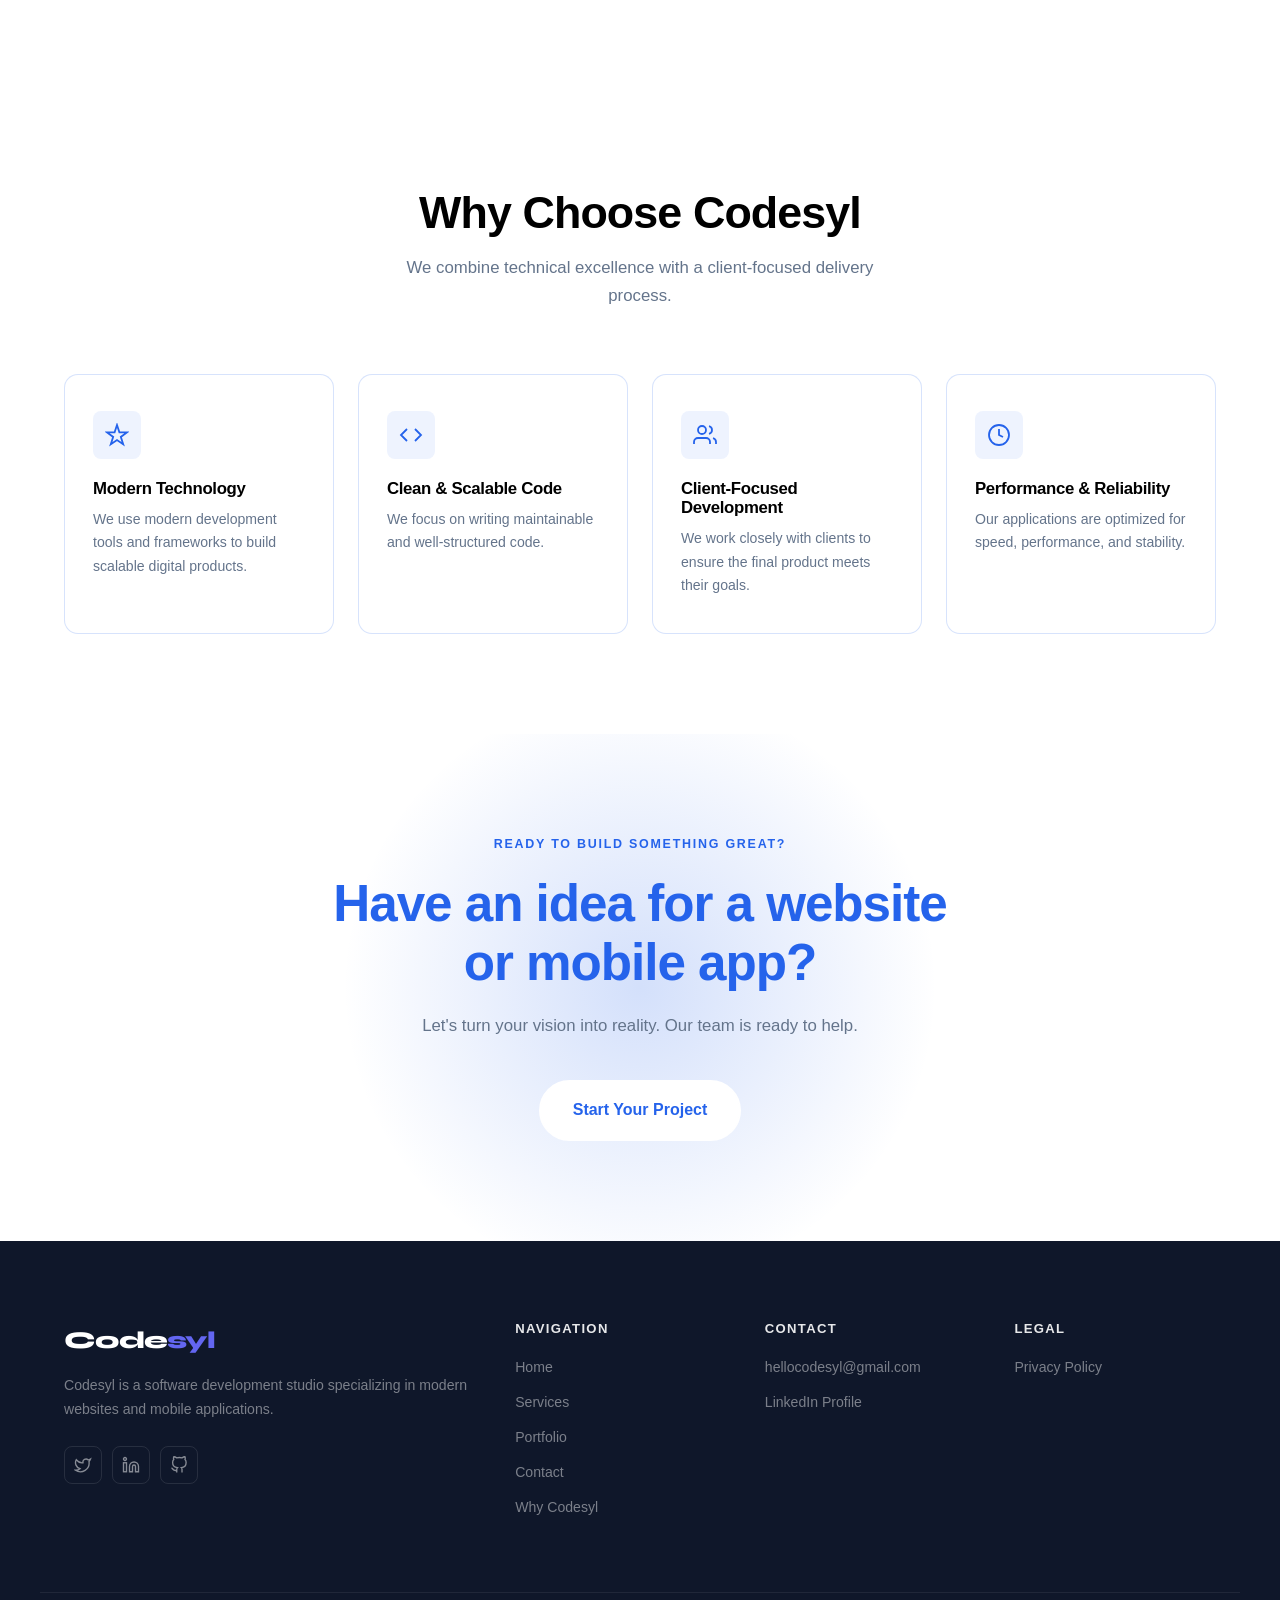
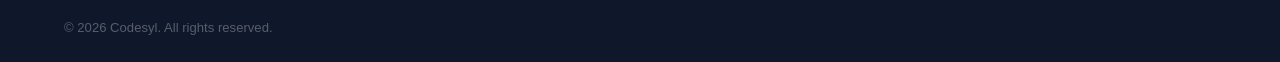
==== commit 588fc64e: "Add privacy policy and cookie consent" ====
--- a/index.html
+++ b/index.html
@@ -9,6 +9,7 @@
   <link href="https://fonts.googleapis.com/css2?family=Syne:wght@400;600;700;800&family=DM+Sans:ital,opsz,wght@0,9..40,300;0,9..40,400;0,9..40,500;1,9..40,300&display=swap" rel="stylesheet" />
   <link rel="icon" href="https://raw.githubusercontent.com/codesyl-com/codesyl-com.github.io/refs/heads/main/Assets/favicon.ico" />
   <link rel="stylesheet" href="style.css" />
+
 </head>
 <body>
 
@@ -334,6 +335,11 @@
         <a href="mailto:hellocodesyl@gmail.com">hellocodesyl@gmail.com</a>
         <a href="https://www.linkedin.com/company/codesyl/" target="_blank" rel="noopener">LinkedIn Profile</a>
       </div>
+
+      <div class="footer-nav">
+        <h5>Legal</h5>
+        <a href="privacy.html">Privacy Policy</a>
+      </div>
     </div>
 
     <div class="footer-bottom">
@@ -343,6 +349,21 @@
     </div>
   </footer>
 
+  <!-- COOKIE CONSENT -->
+  <div class="cookie-banner" id="cookieBanner" role="dialog" aria-live="polite" aria-label="Cookie consent">
+    <div class="cookie-content">
+      <div class="cookie-text">
+        <h4>We use cookies</h4>
+        <p>We use cookies to analyze traffic and improve your experience. Google Analytics helps us understand usage.</p>
+        <a href="privacy.html" class="cookie-link">Privacy Policy</a>
+      </div>
+      <div class="cookie-actions">
+        <button class="btn btn-outline cookie-btn" id="cookieReject">Reject Cookies</button>
+        <button class="btn btn-primary cookie-btn" id="cookieAccept">Accept All</button>
+      </div>
+    </div>
+  </div>
+
   <script src="script.js"></script>
 </body>
 </html>
--- a/style.css
+++ b/style.css
@@ -230,6 +230,97 @@
   align-items: center;
 }
 
+/* PAGE HERO */
+.page-hero {
+  position: relative;
+  padding: 140px 0 80px;
+  background: var(--white);
+  overflow: hidden;
+}
+.page-hero-content {
+  position: relative;
+  z-index: 1;
+  max-width: 760px;
+}
+.page-hero-title {
+  font-size: clamp(2.2rem, 5vw, 3.4rem);
+  color: #000000;
+  margin-bottom: 16px;
+  letter-spacing: -0.03em;
+}
+.page-hero-sub {
+  font-size: 1.05rem;
+  color: var(--text-muted);
+  line-height: 1.8;
+  margin-bottom: 26px;
+}
+.page-hero-meta {
+  display: inline-flex;
+  align-items: center;
+  gap: 10px;
+  font-size: 0.82rem;
+  font-weight: 600;
+  letter-spacing: 0.08em;
+  text-transform: uppercase;
+  color: var(--primary);
+  background: rgba(37,99,235,0.08);
+  border: 1px solid var(--border-blue);
+  padding: 8px 16px;
+  border-radius: 50px;
+}
+
+/* POLICY */
+.policy {
+  background: var(--white);
+}
+.policy-wrapper {
+  max-width: 900px;
+  margin: 0 auto;
+}
+.policy-card {
+  background: var(--white);
+  border: 1px solid var(--border-blue);
+  border-radius: var(--radius);
+  padding: 48px;
+  box-shadow: var(--shadow-sm);
+}
+.policy-card h2 {
+  font-size: 1.5rem;
+  margin-bottom: 12px;
+  color: #000000;
+}
+.policy-card h3 {
+  font-size: 1.2rem;
+  margin: 28px 0 10px;
+  color: #000000;
+}
+.policy-card p {
+  color: var(--text-muted);
+  line-height: 1.75;
+  margin-bottom: 12px;
+}
+.policy-card a {
+  color: var(--primary);
+}
+.policy-list {
+  display: grid;
+  gap: 10px;
+  margin: 10px 0 0;
+}
+.policy-list li {
+  color: var(--text);
+  font-size: 0.95rem;
+  display: flex;
+  gap: 10px;
+  align-items: flex-start;
+}
+.policy-list li::before {
+  content: '•';
+  color: var(--primary);
+  font-weight: 700;
+  margin-top: 2px;
+}
+
 /* Background: contour waves + light beams (no square grid) */
 .hero-bg-grid {
   position: absolute;
@@ -1091,7 +1182,7 @@
 
 .footer-inner {
   display: grid;
-  grid-template-columns: 2fr 1fr 1fr;
+  grid-template-columns: 2fr 1fr 1fr 1fr;
   gap: 48px;
   padding-bottom: 60px;
   border-bottom: 1px solid rgba(255,255,255,0.07);
@@ -1154,6 +1245,60 @@
 .footer-bottom p {
   font-size: 0.82rem;
   color: rgba(255,255,255,0.3);
+}
+
+/* COOKIE CONSENT */
+.cookie-banner {
+  position: fixed;
+  left: 24px;
+  right: 24px;
+  bottom: 24px;
+  z-index: 2000;
+  background: rgba(15,23,42,0.96);
+  border: 1px solid rgba(255,255,255,0.12);
+  color: rgba(255,255,255,0.85);
+  border-radius: 16px;
+  box-shadow: 0 18px 50px rgba(0,0,0,0.35);
+  opacity: 0;
+  transform: translateY(16px);
+  pointer-events: none;
+  transition: opacity var(--transition), transform var(--transition);
+}
+.cookie-banner.show {
+  opacity: 1;
+  transform: translateY(0);
+  pointer-events: all;
+}
+.cookie-content {
+  display: flex;
+  align-items: center;
+  justify-content: space-between;
+  gap: 24px;
+  padding: 22px 24px;
+}
+.cookie-text h4 {
+  font-size: 1rem;
+  color: var(--white);
+  margin-bottom: 6px;
+}
+.cookie-text p {
+  font-size: 0.9rem;
+  color: rgba(255,255,255,0.7);
+  margin-bottom: 8px;
+}
+.cookie-link {
+  font-size: 0.85rem;
+  font-weight: 600;
+  color: var(--primary-light);
+}
+.cookie-actions {
+  display: flex;
+  align-items: center;
+  gap: 12px;
+  flex-wrap: wrap;
+}
+.cookie-btn {
+  padding: 10px 20px;
 }
 
 /* REVEAL ANIMATION */
@@ -1223,6 +1368,17 @@
   .process-track { grid-template-columns: 1fr 1fr; }
   .footer-inner { grid-template-columns: 1fr; gap: 32px; }
   .footer-bottom .container { flex-direction: column; gap: 8px; }
+  .cookie-banner {
+    left: 16px;
+    right: 16px;
+    bottom: 16px;
+  }
+  .cookie-content {
+    flex-direction: column;
+    align-items: flex-start;
+  }
+  .cookie-actions { width: 100%; }
+  .cookie-actions .cookie-btn { width: 100%; justify-content: center; }
 }
 
 /* Mobile */
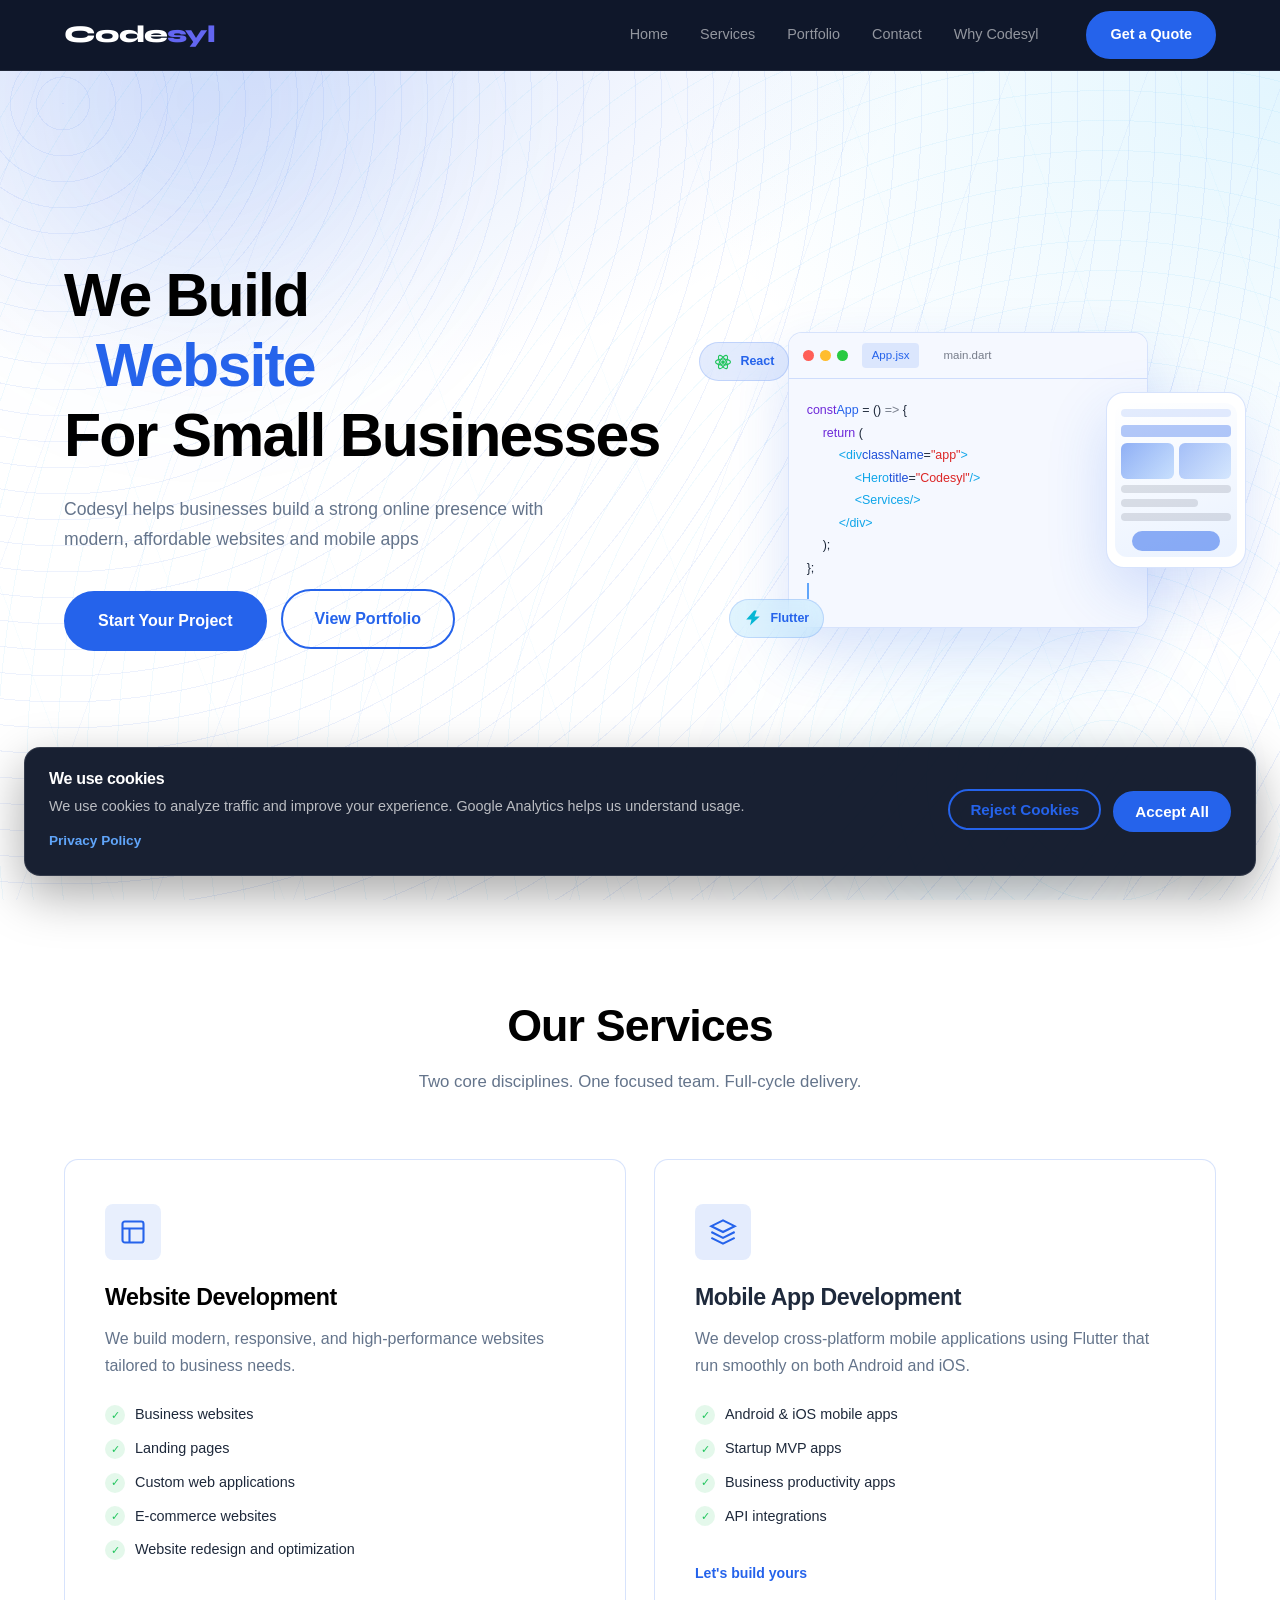
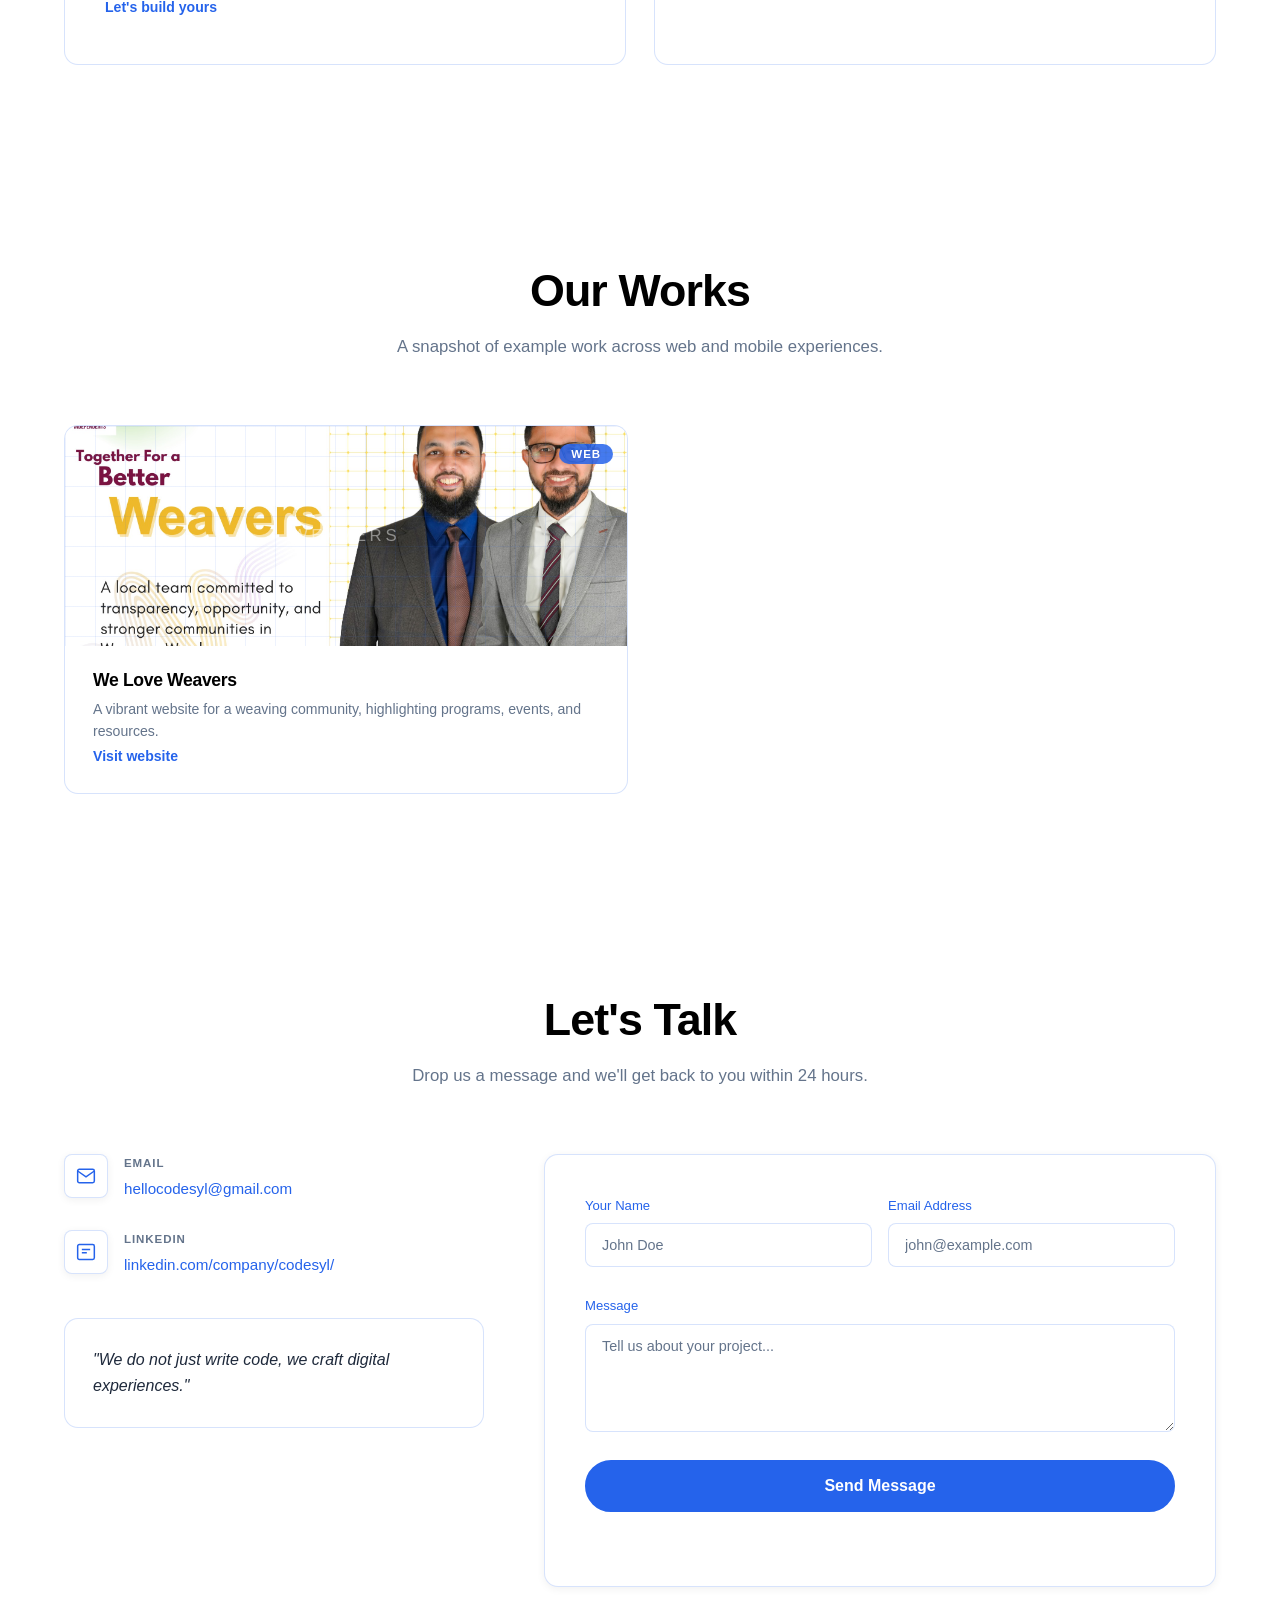
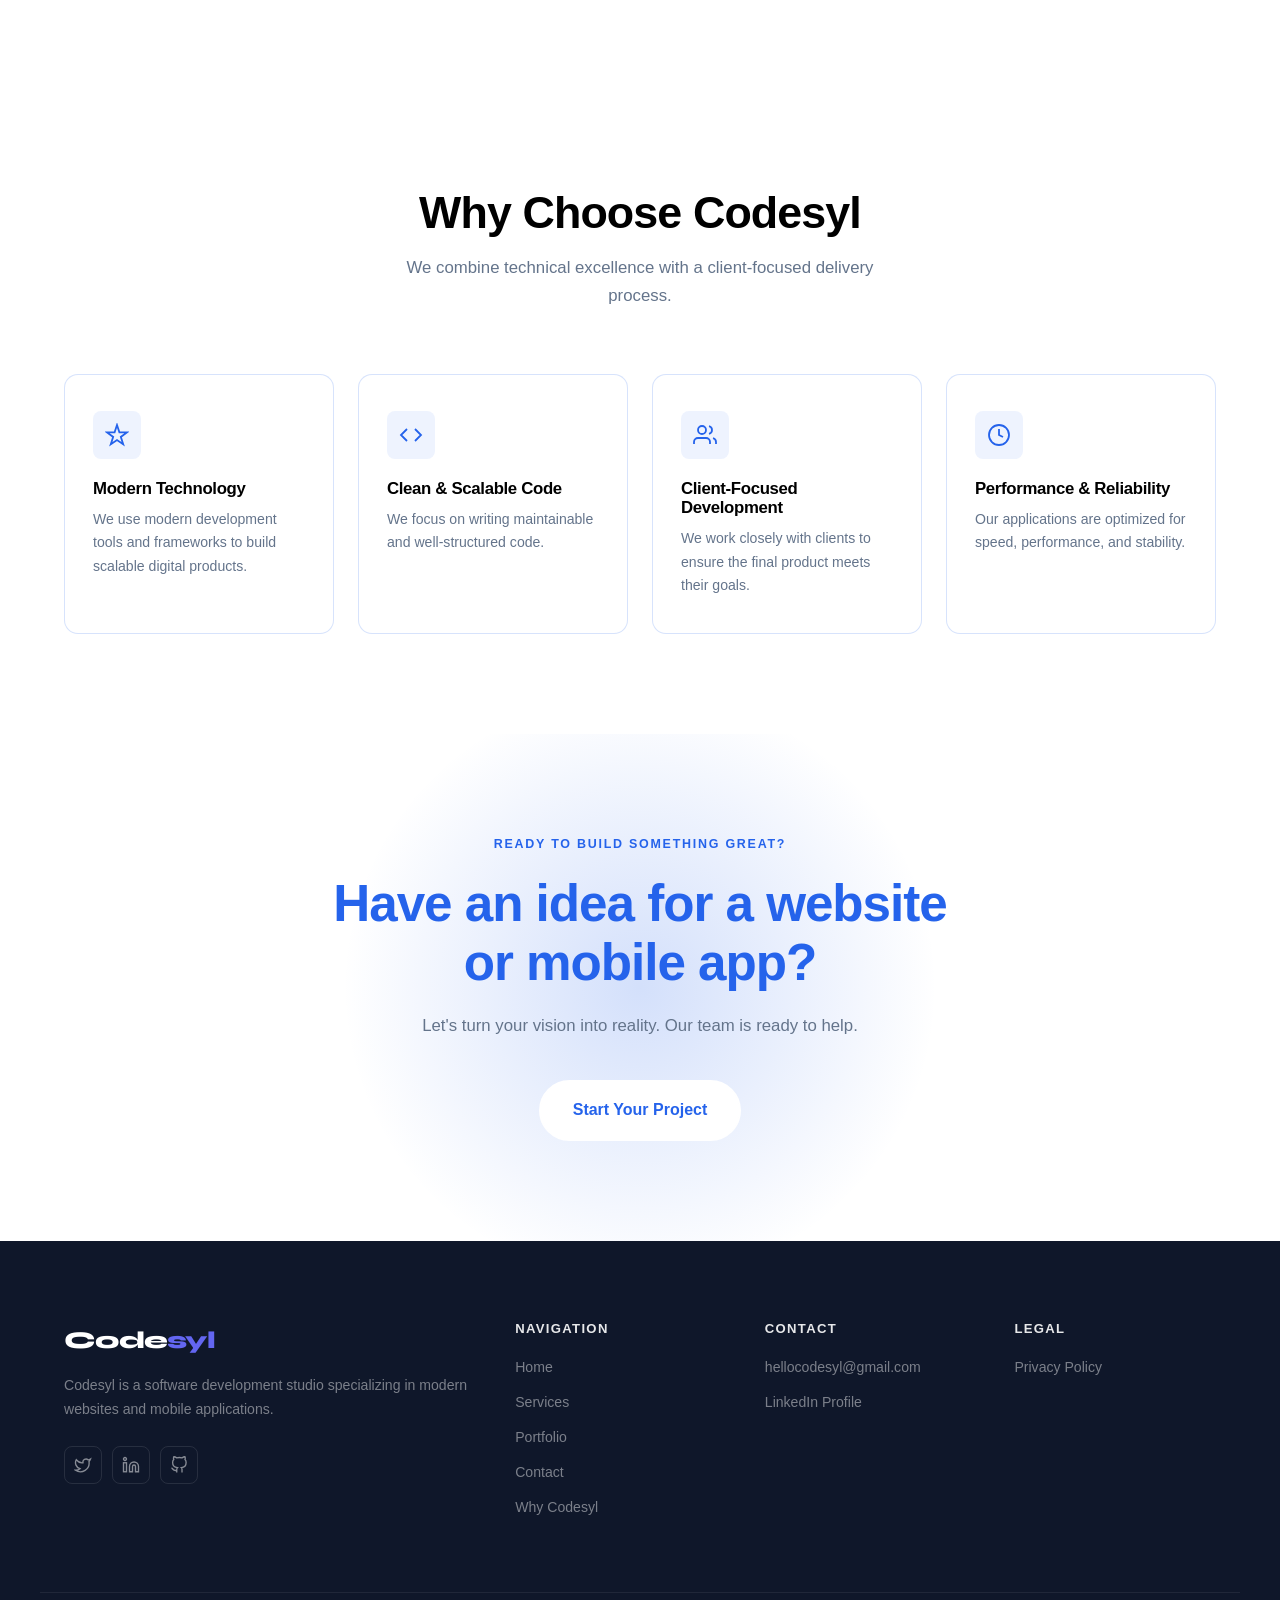
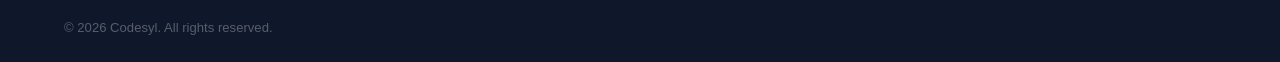
==== commit 8ccd6495: "update the email of the codesyl using formspree" ====
--- a/index.html
+++ b/index.html
@@ -227,7 +227,7 @@
           </div>
         </div>
 
-        <form class="contact-form reveal" id="contactForm" action="https://formspree.io/f/mreyajkb" method="POST">
+        <form class="contact-form reveal" id="contactForm" action="https://formspree.io/f/xlgkevrw" method="POST">
           <div class="form-row">
             <div class="form-group">
               <label for="name">Your Name</label>
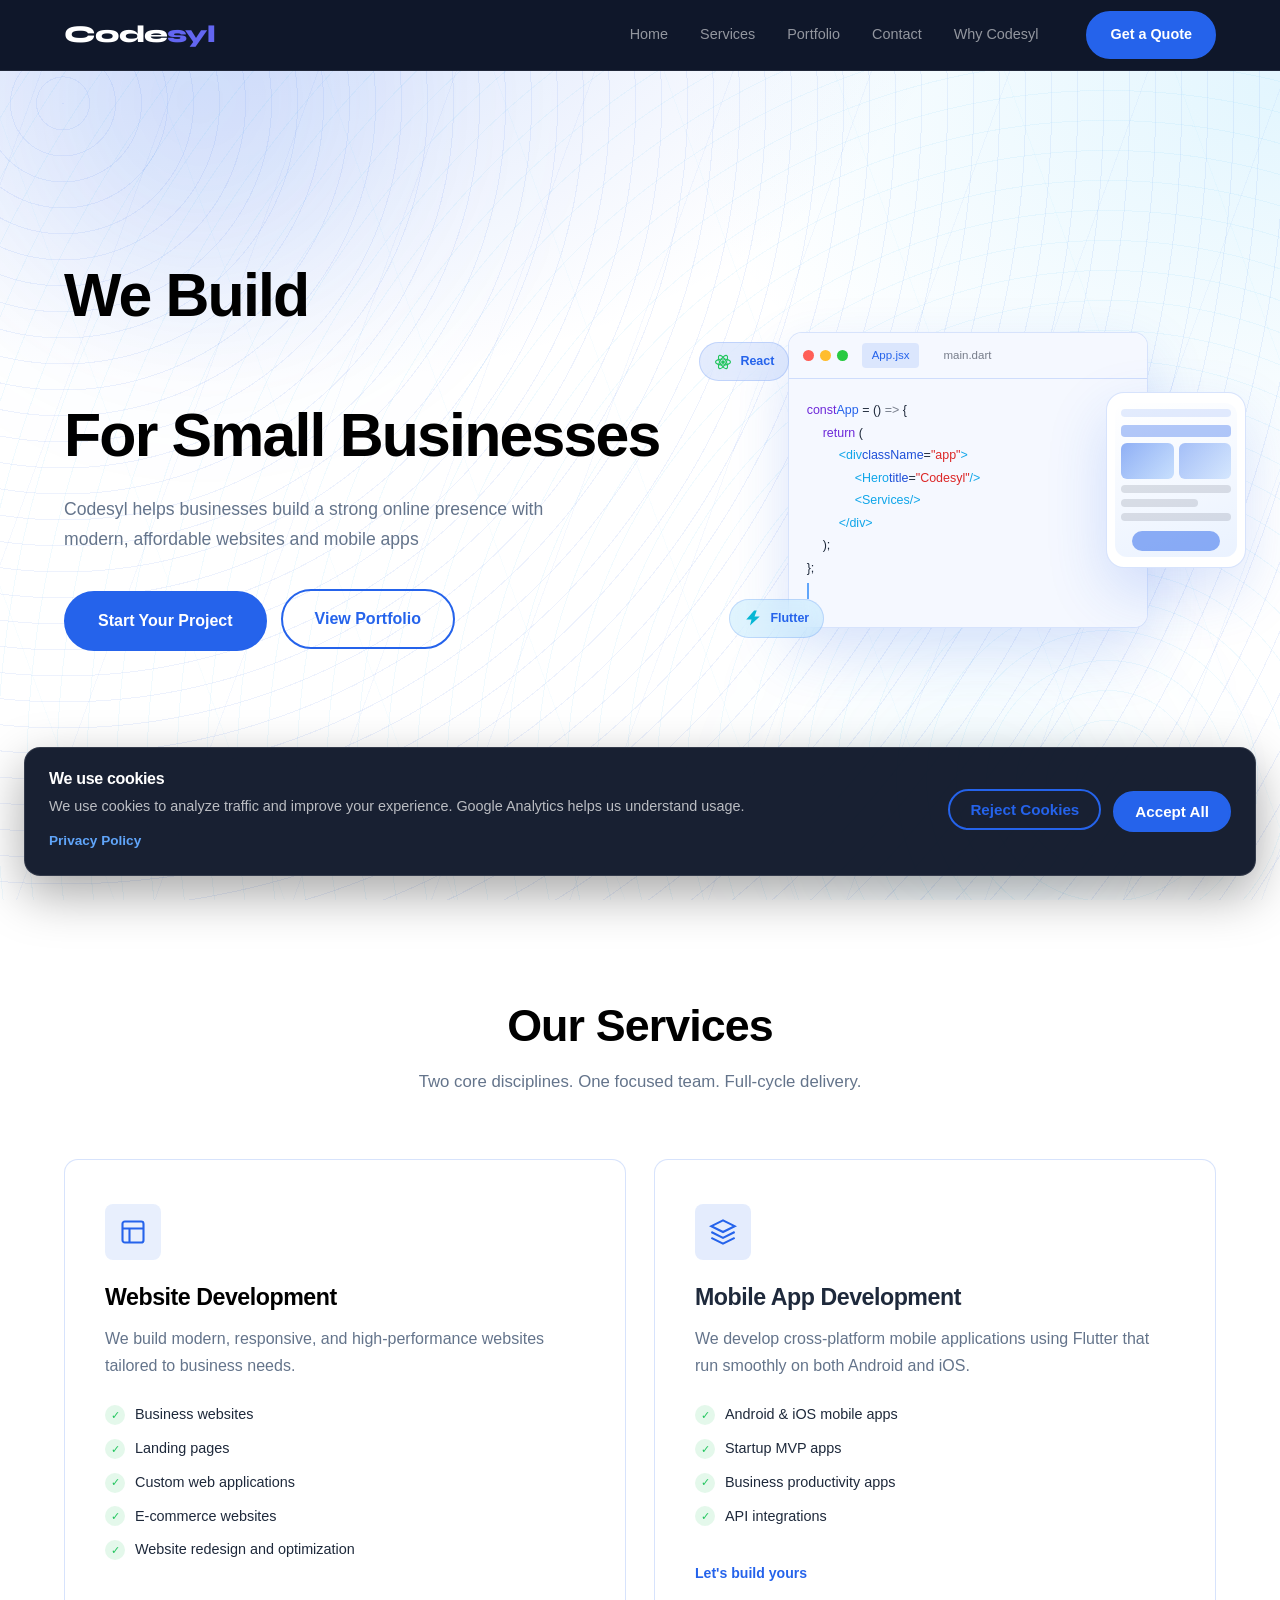
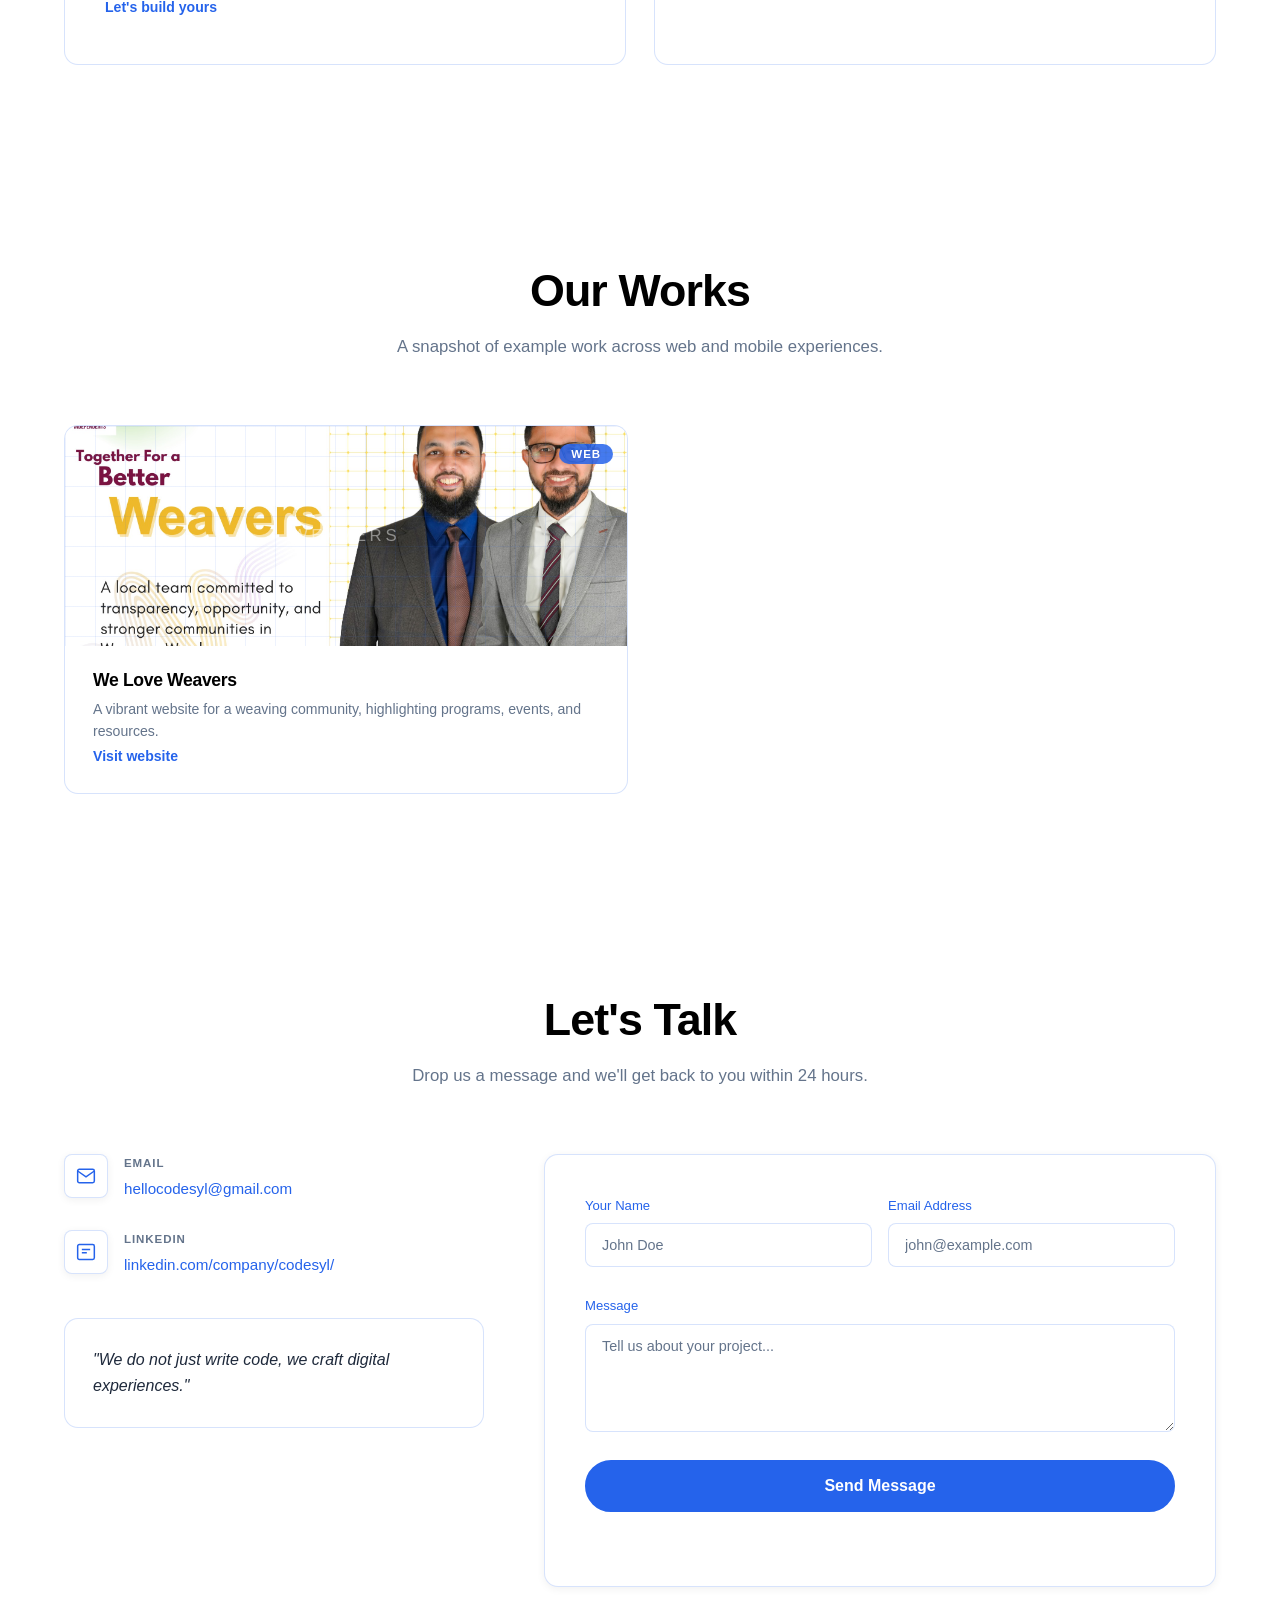
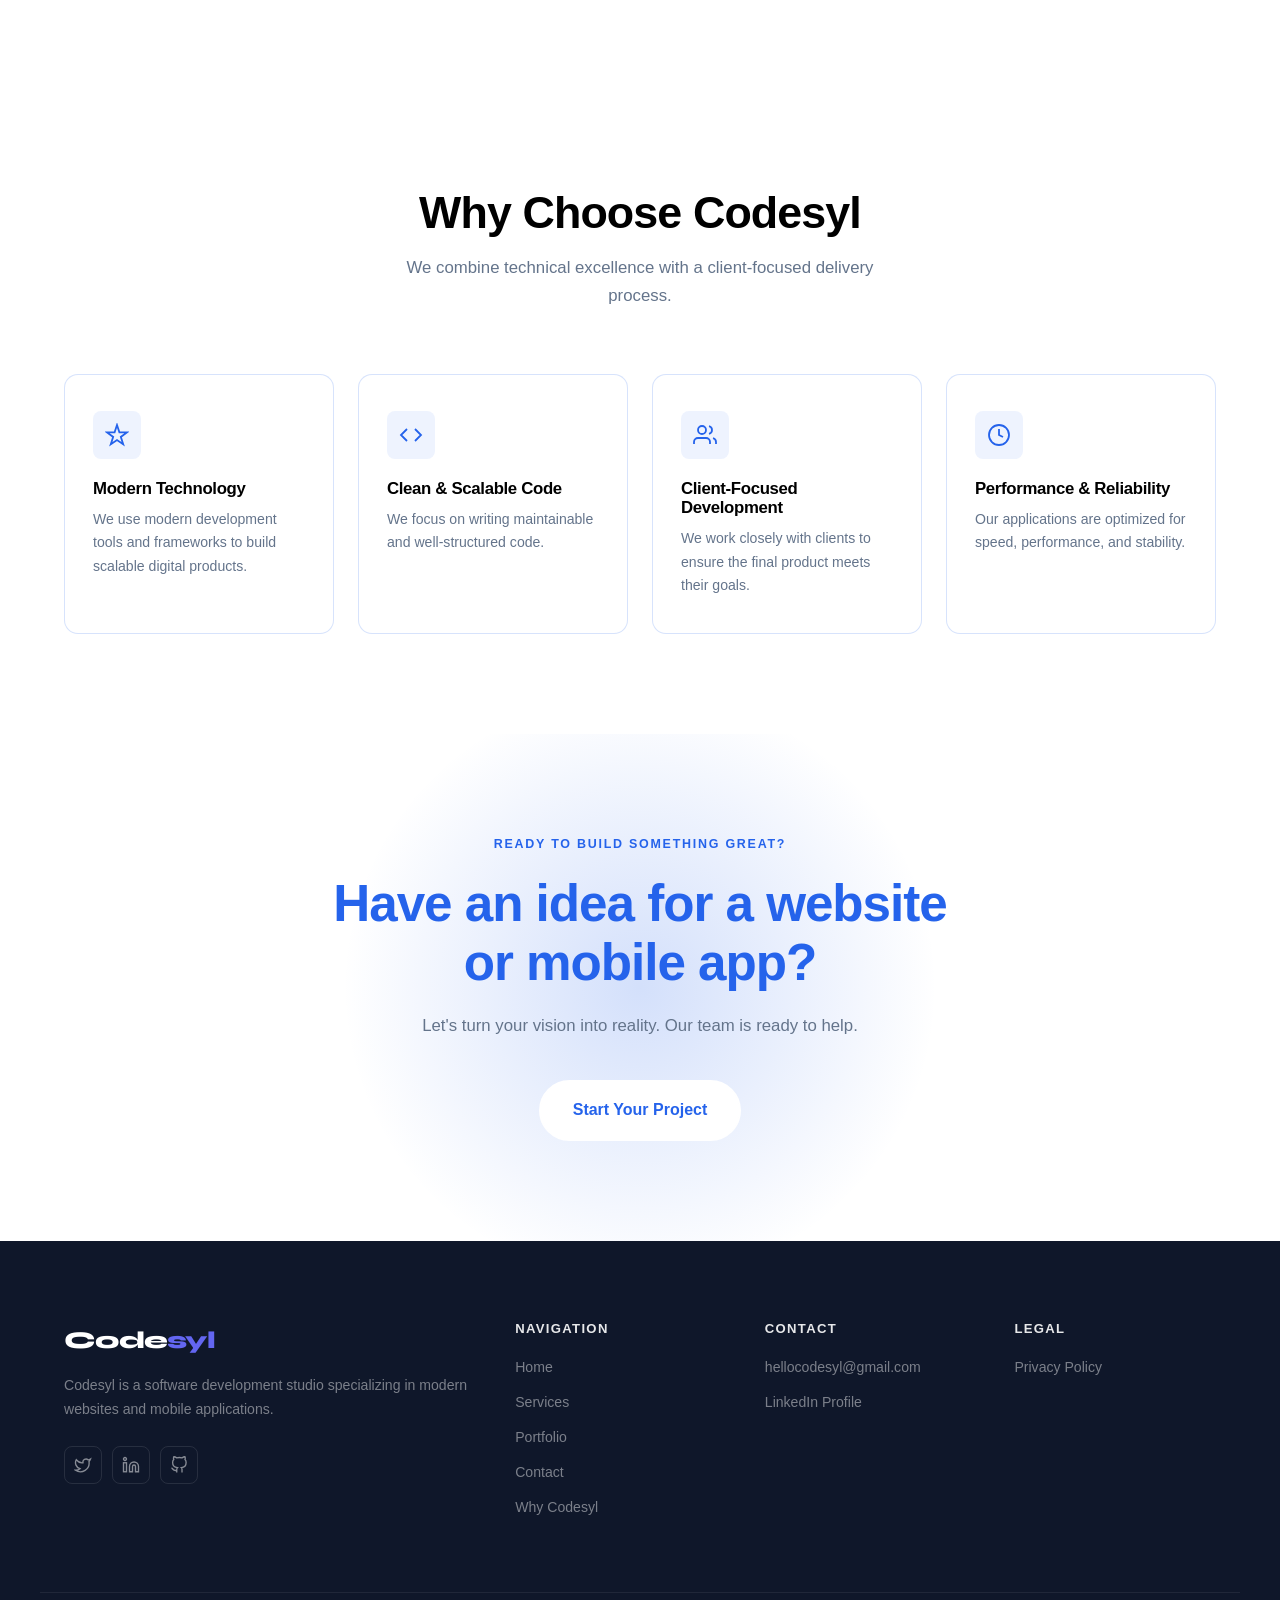
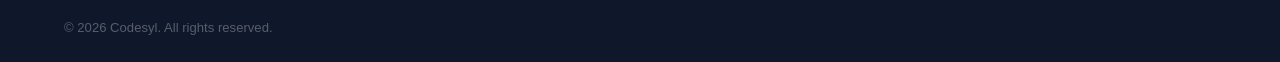
==== commit 638540e8: "Add Facebook link to footer Added Facebook link to social links section." ====
--- a/index.html
+++ b/index.html
@@ -309,7 +309,7 @@
         <p>Codesyl is a software development studio specializing in modern websites and mobile applications.</p>
         <div class="social-links">
           <!-- Social icon placeholders -->
-          <a href="#" class="social-btn" aria-label="Twitter">
+          <a href="https://www.facebook.com/Codeesyl" class="social-btn" aria-label="Facebook">
             <svg width="18" height="18" viewBox="0 0 24 24" fill="none" stroke="currentColor" stroke-width="1.8"><path d="M22 4s-.7 2.1-2 3.4c1.6 10-9.4 17.3-18 11.6 2.2.1 4.4-.6 6-2C3 15.5.5 9.6 3 5c2.2 2.7 5.5 4.5 9 4-.9-4.2 4-6.5 7-3.8 1.1 0 3-1.2 3-1.2z"/></svg>
           </a>
           <a href="https://www.linkedin.com/company/codesyl/" class="social-btn" aria-label="LinkedIn" target="_blank" rel="noopener">
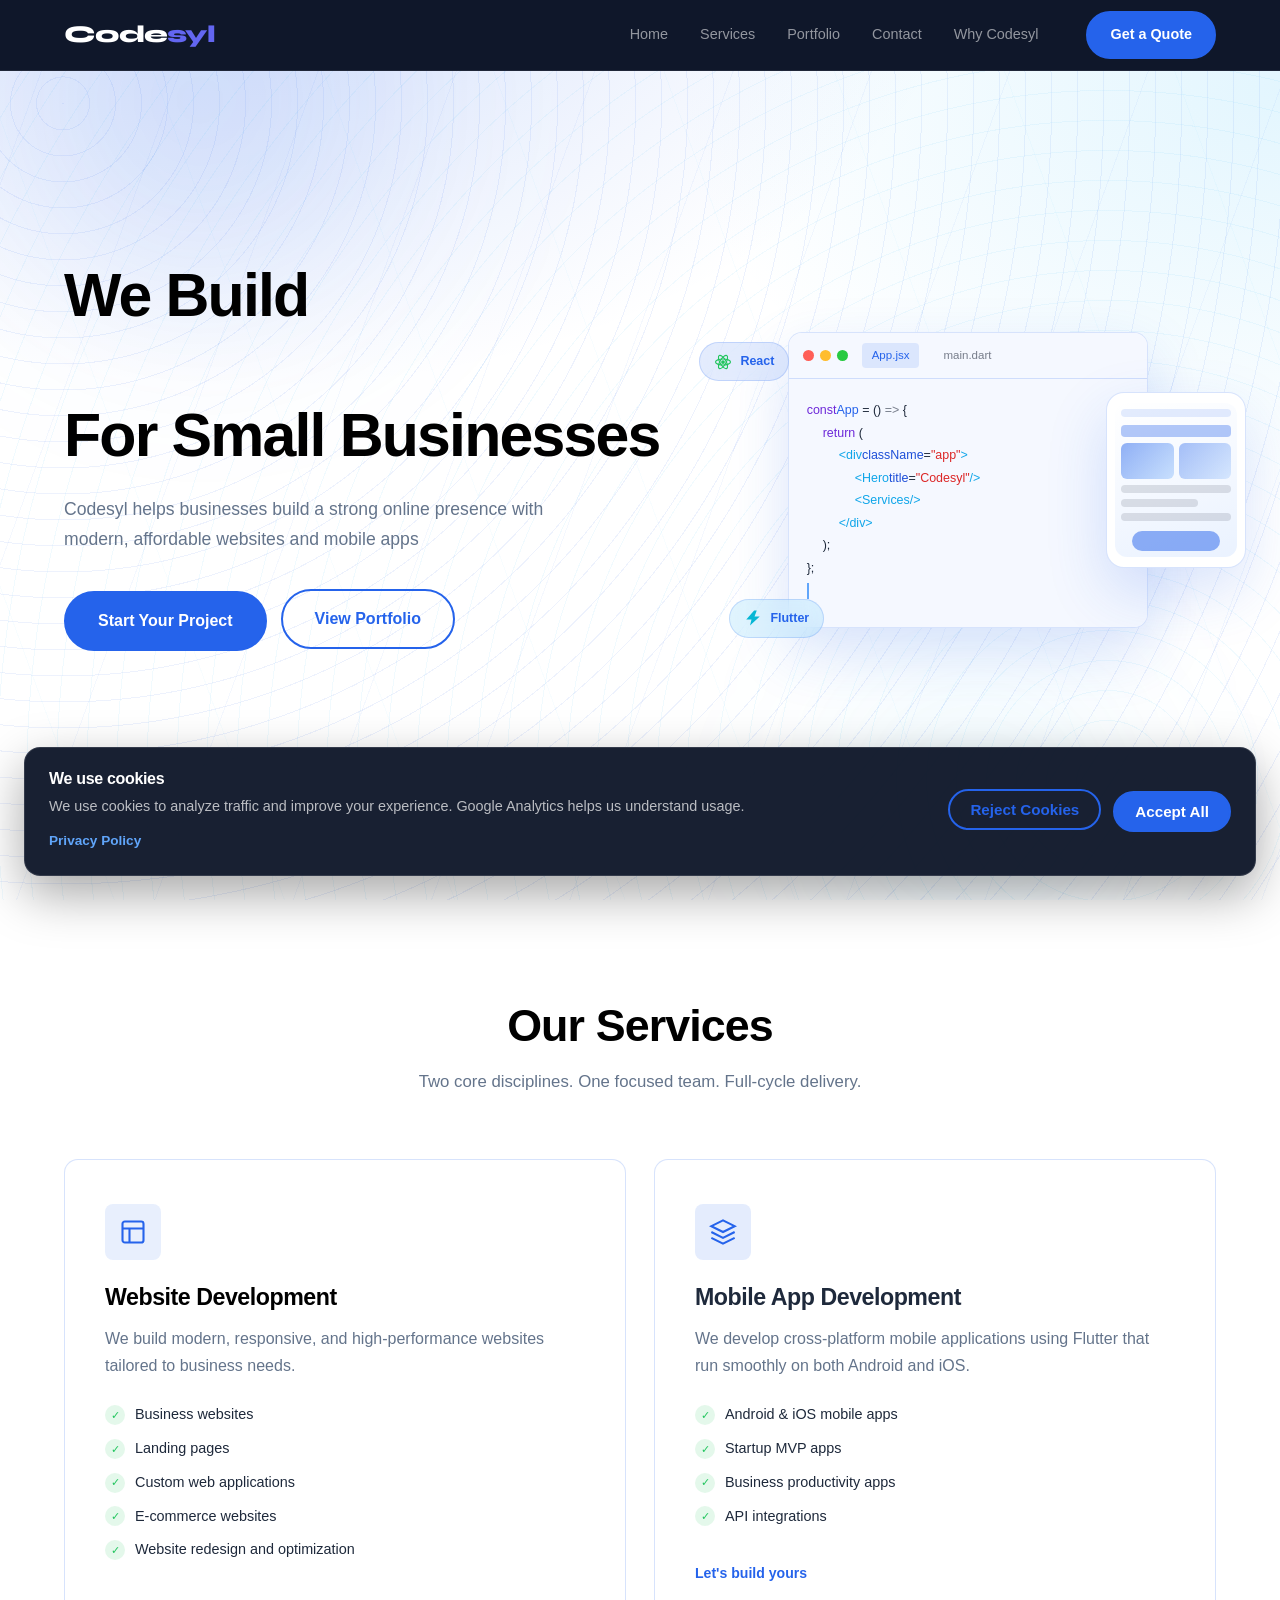
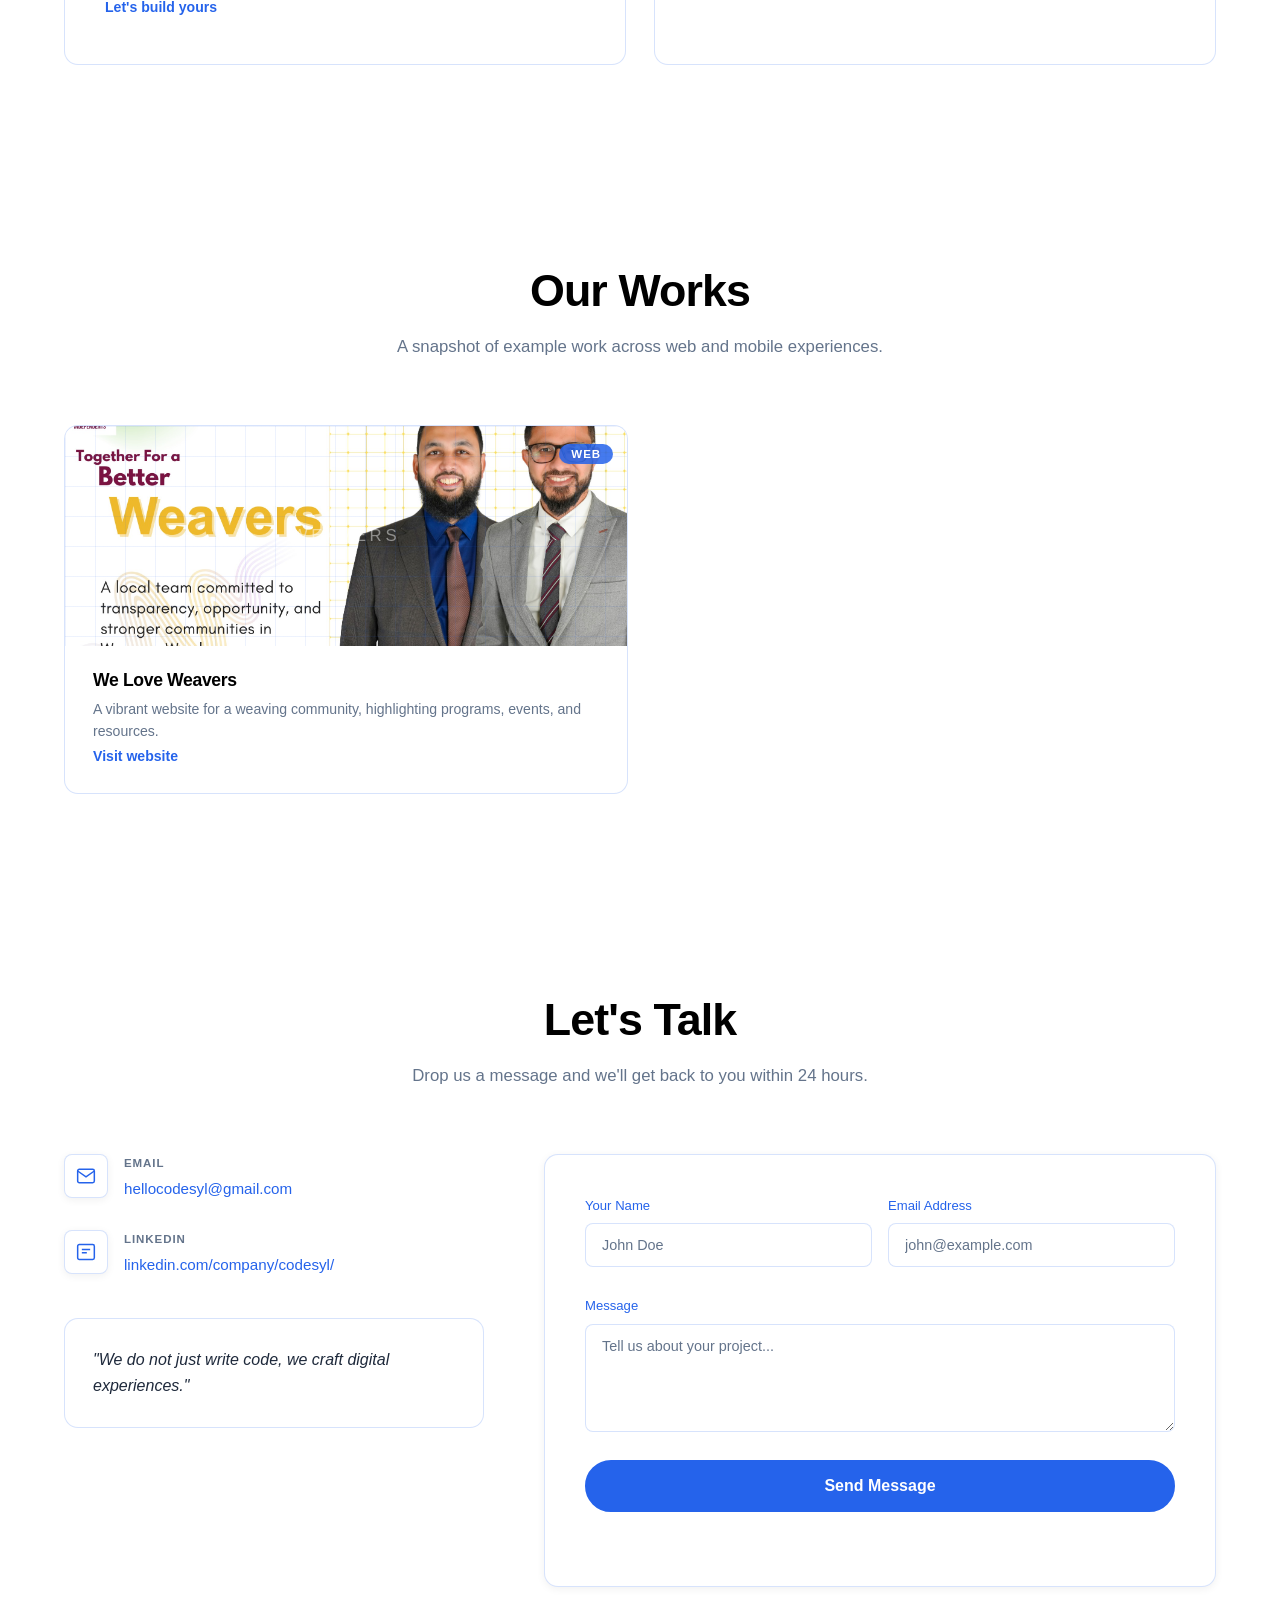
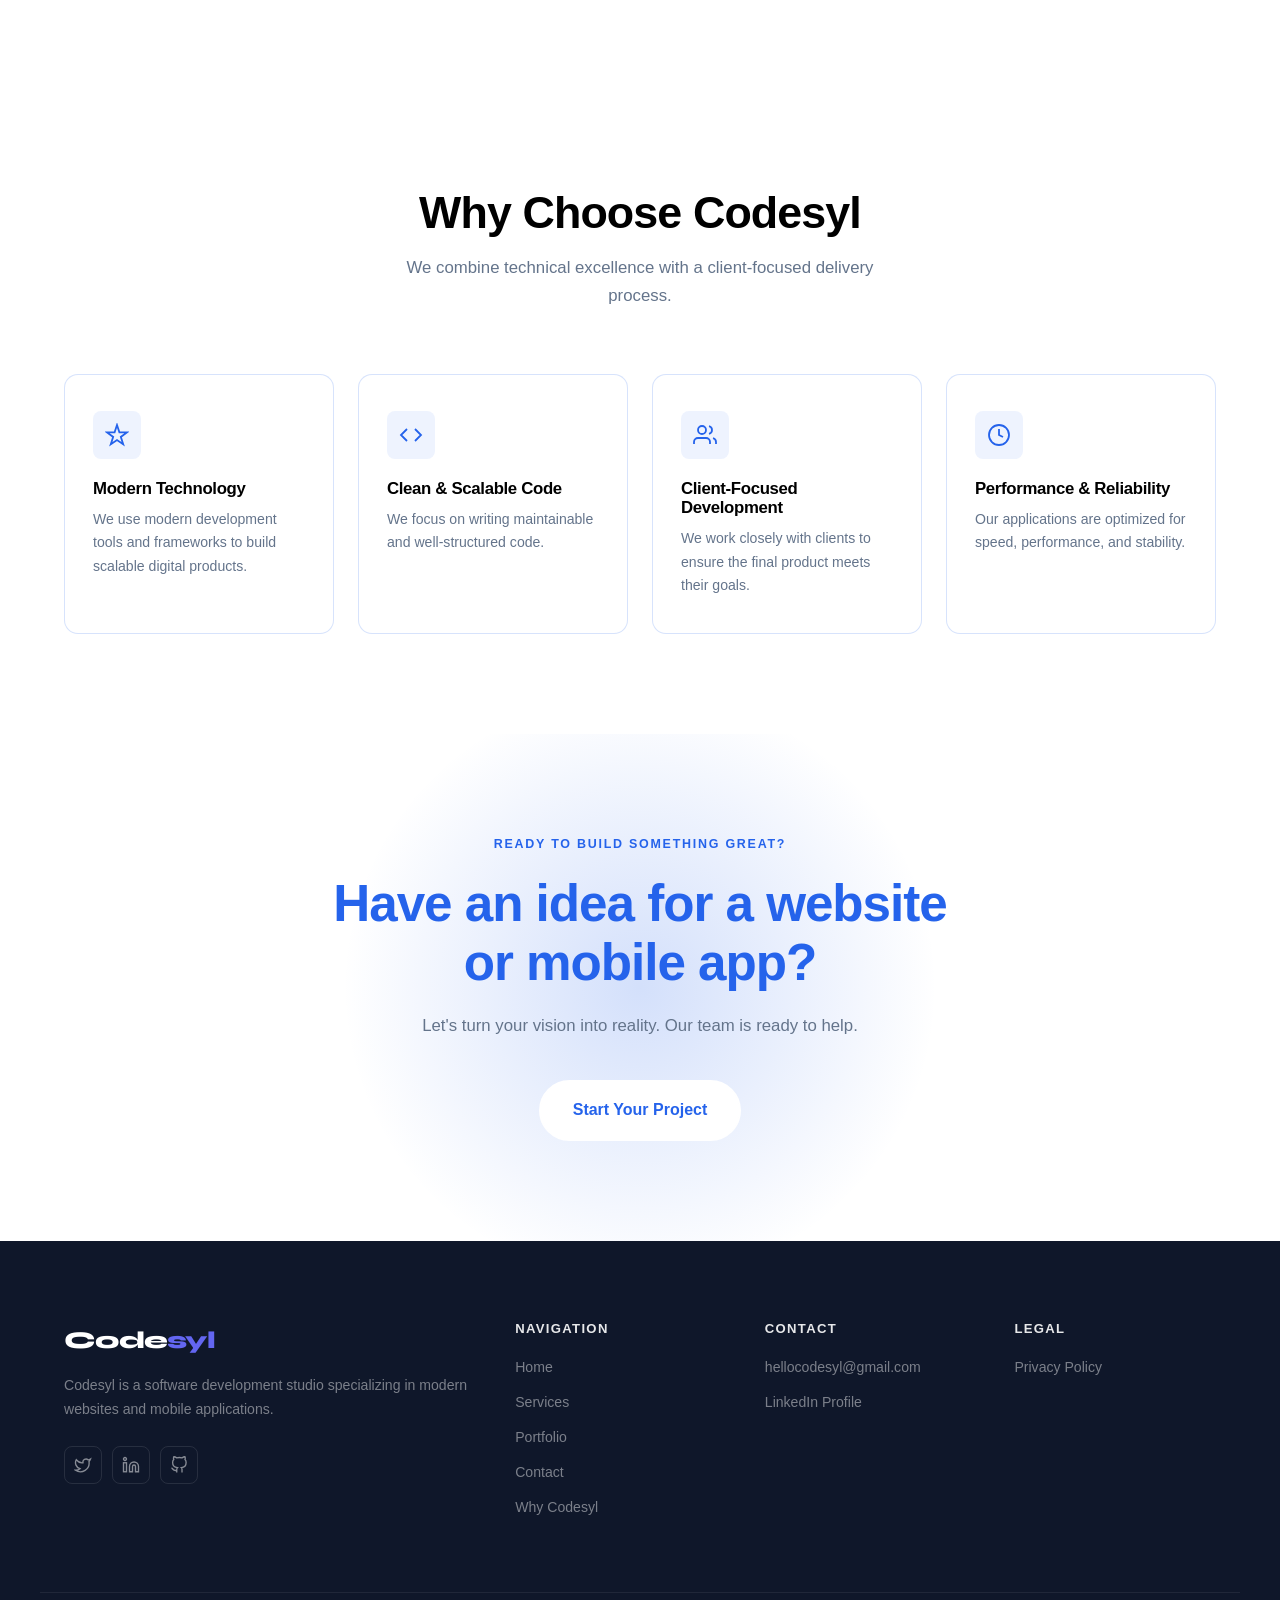
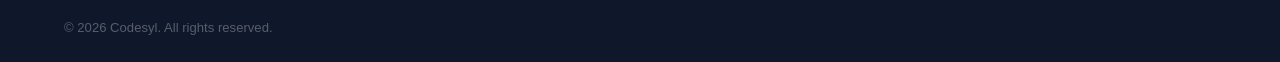
==== commit 58d6ffd7: "Update GitHub link in footer" ====
--- a/index.html
+++ b/index.html
@@ -315,7 +315,7 @@
           <a href="https://www.linkedin.com/company/codesyl/" class="social-btn" aria-label="LinkedIn" target="_blank" rel="noopener">
             <svg width="18" height="18" viewBox="0 0 24 24" fill="none" stroke="currentColor" stroke-width="1.8"><path d="M16 8a6 6 0 016 6v7h-4v-7a2 2 0 00-2-2 2 2 0 00-2 2v7h-4v-7a6 6 0 016-6z"/><rect x="2" y="9" width="4" height="12"/><circle cx="4" cy="4" r="2"/></svg>
           </a>
-          <a href="#" class="social-btn" aria-label="GitHub">
+          <a href="https://github.com/codesyl-software" class="social-btn" aria-label="GitHub">
             <svg width="18" height="18" viewBox="0 0 24 24" fill="none" stroke="currentColor" stroke-width="1.8"><path d="M9 19c-5 1.5-5-2.5-7-3m14 6v-3.87a3.37 3.37 0 00-.94-2.61c3.14-.35 6.44-1.54 6.44-7A5.44 5.44 0 0020 4.77 5.07 5.07 0 0019.91 1S18.73.65 16 2.48a13.38 13.38 0 00-7 0C6.27.65 5.09 1 5.09 1A5.07 5.07 0 005 4.77a5.44 5.44 0 00-1.5 3.78c0 5.42 3.3 6.61 6.44 7A3.37 3.37 0 009 18.13V22"/></svg>
           </a>
         </div>
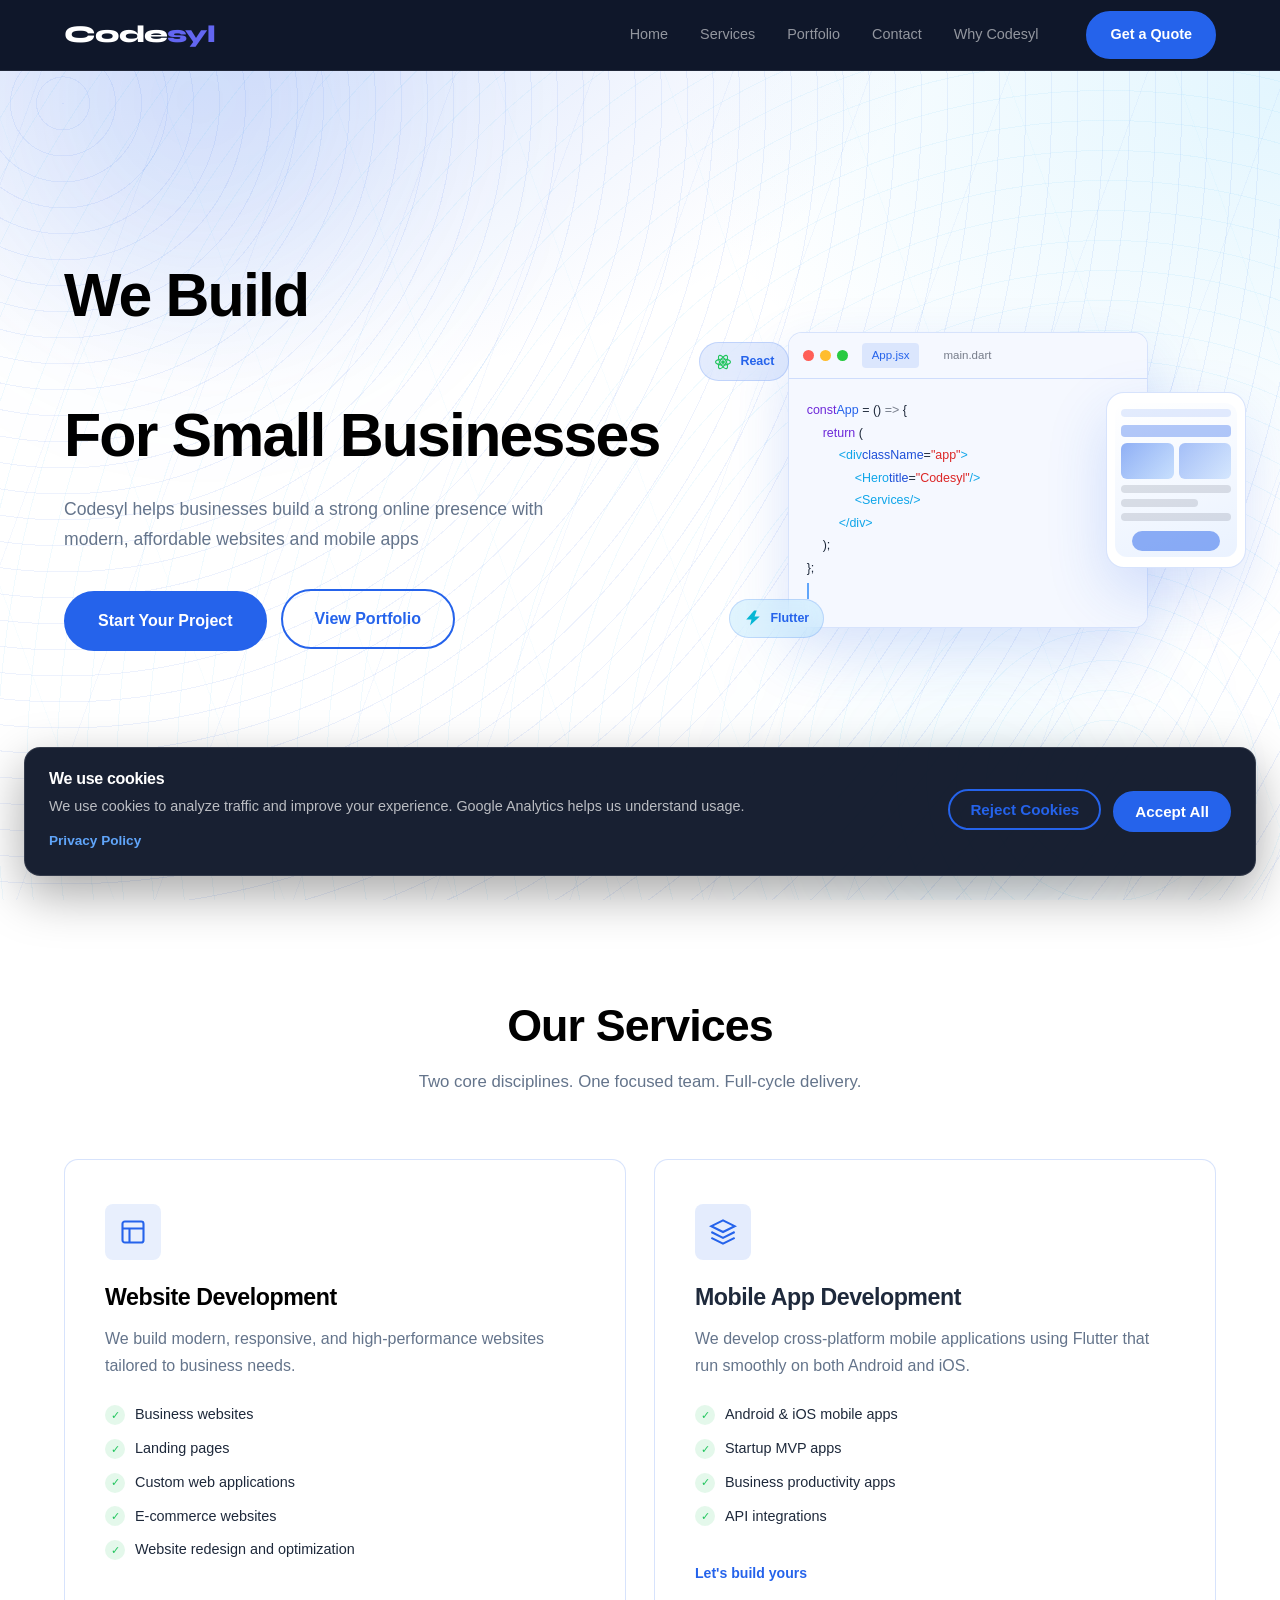
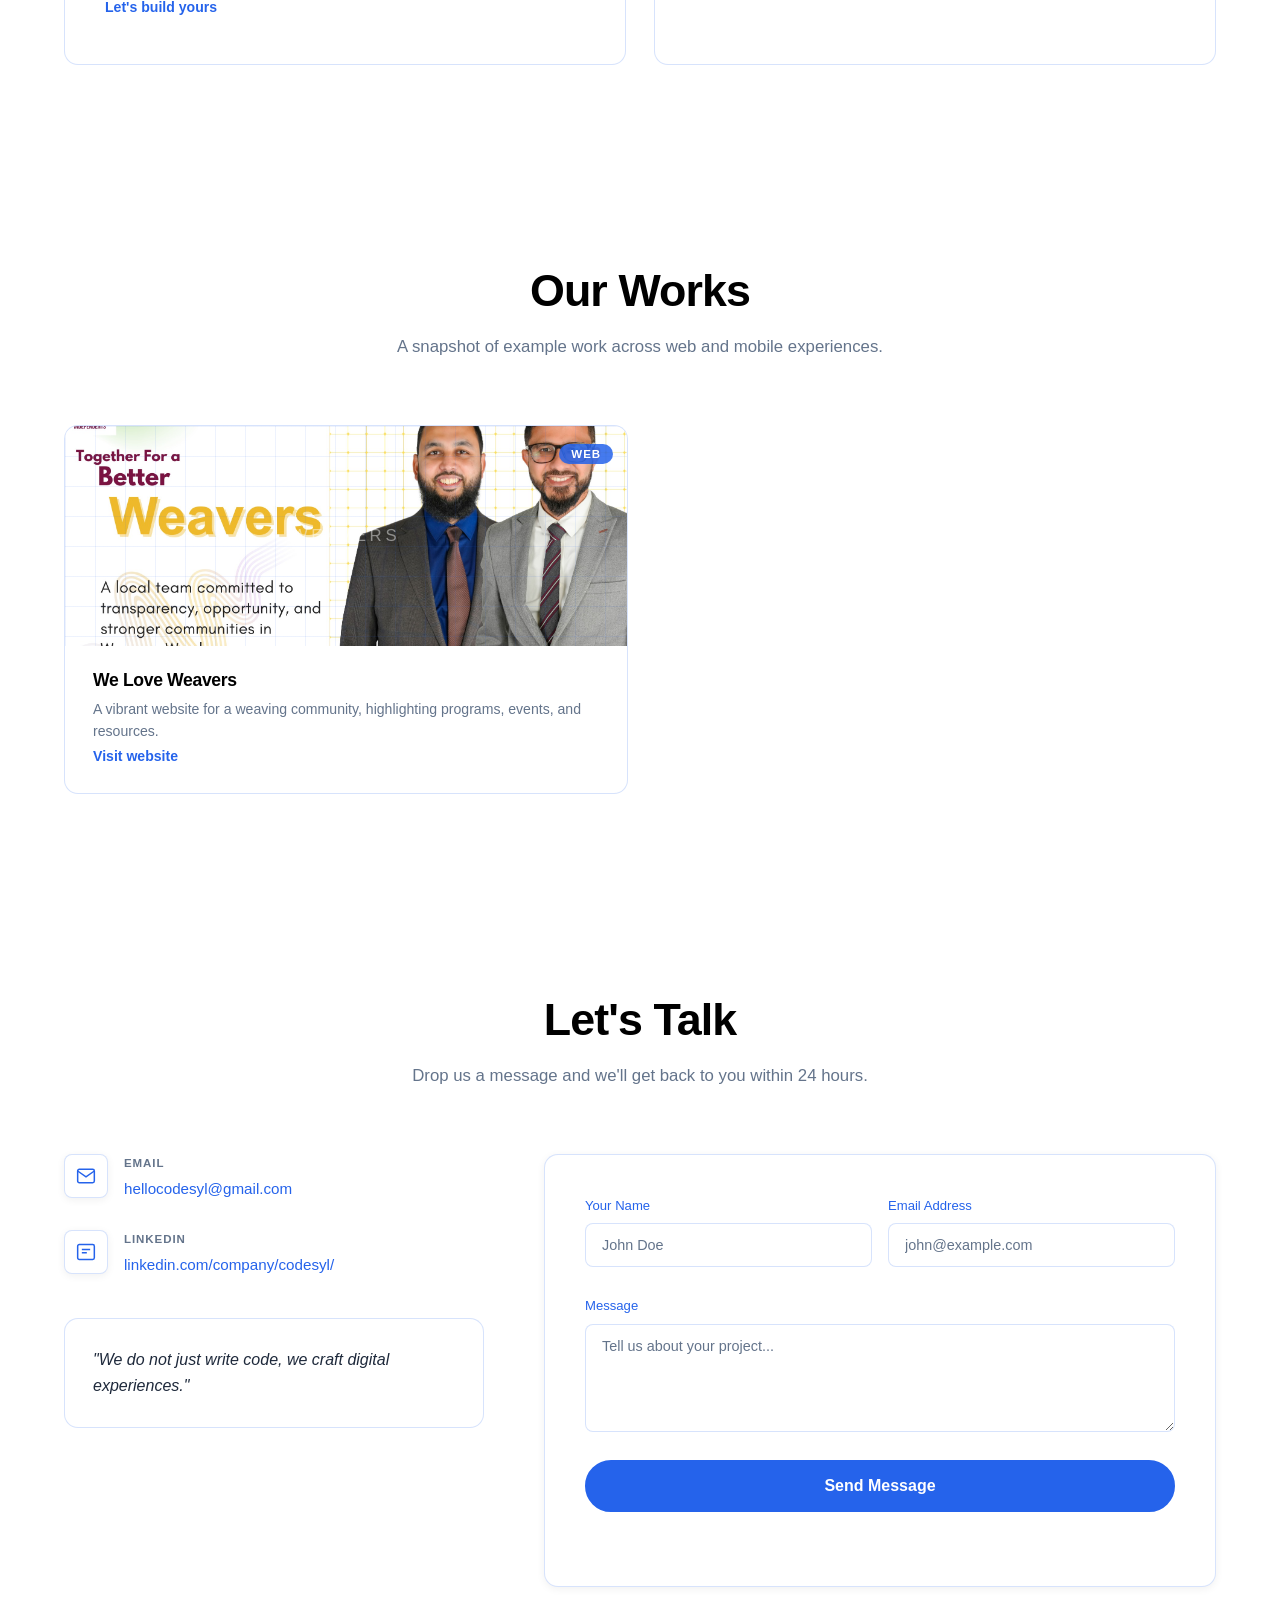
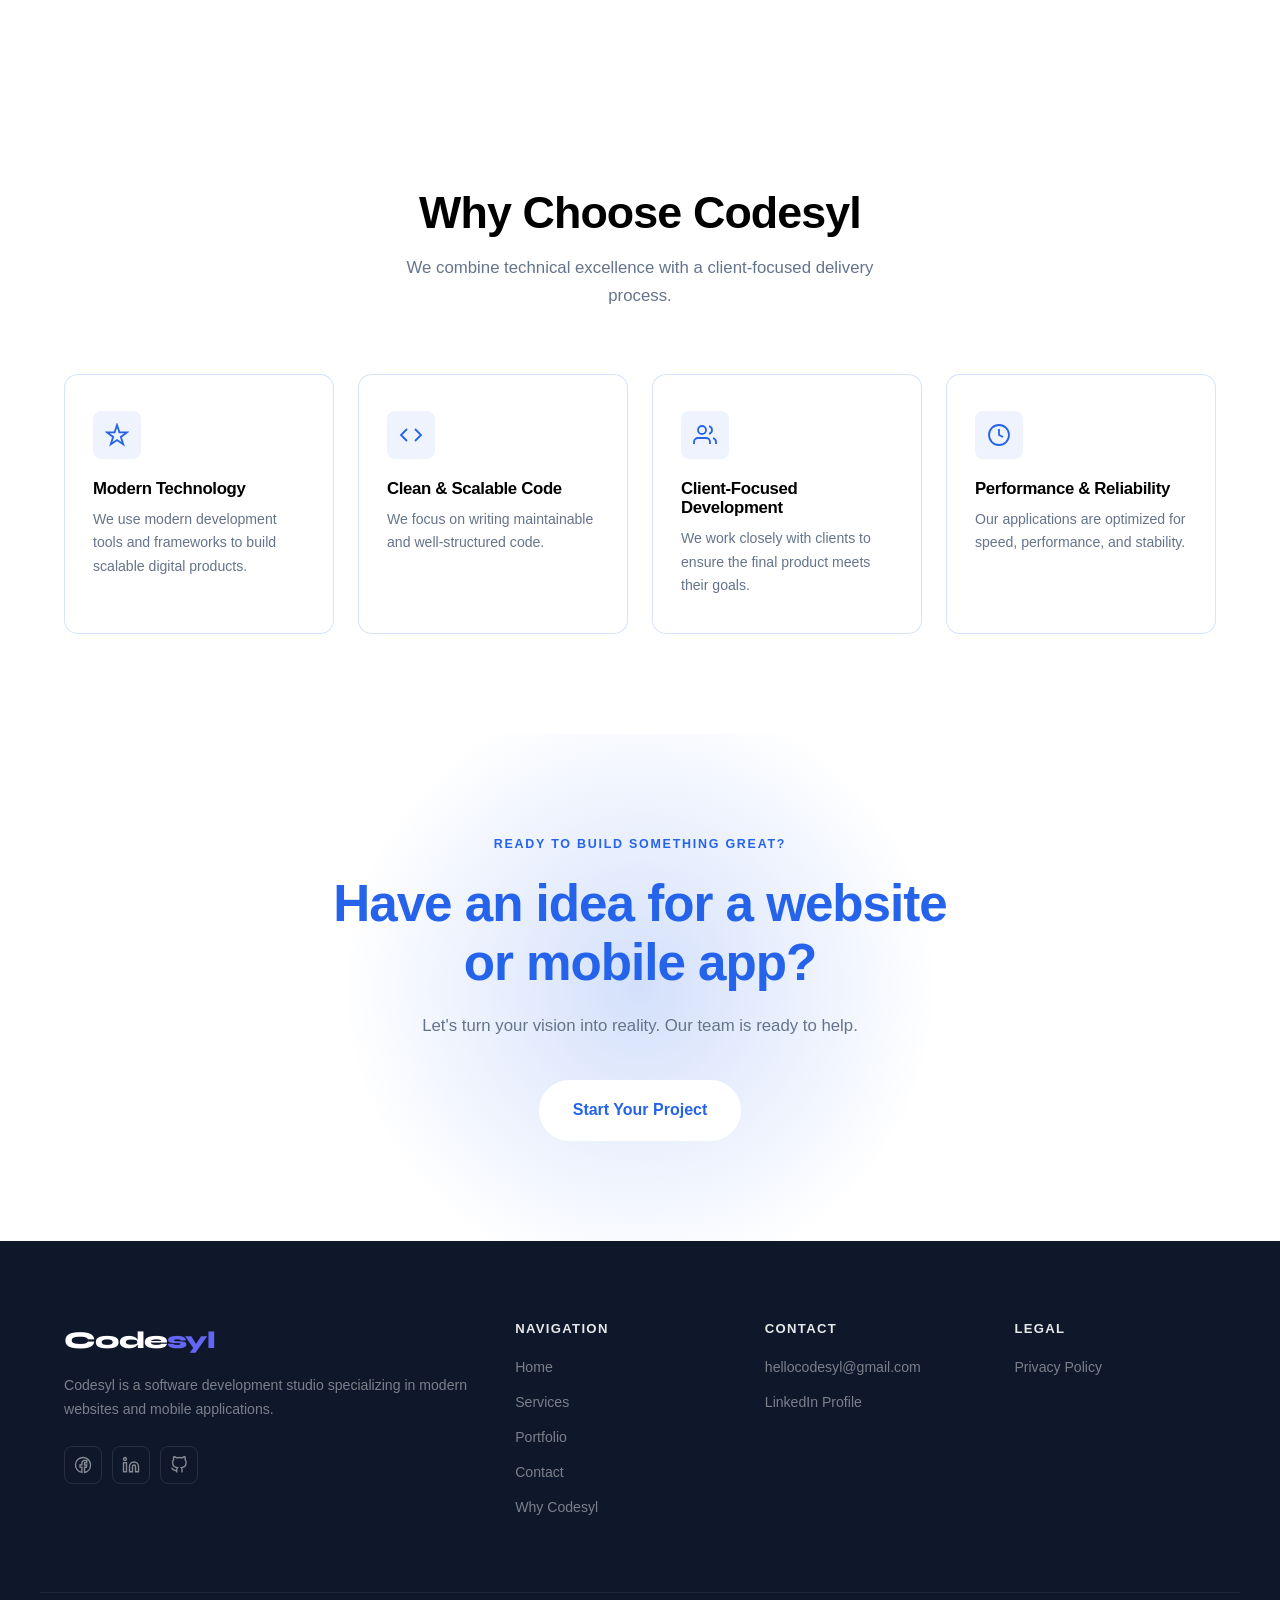
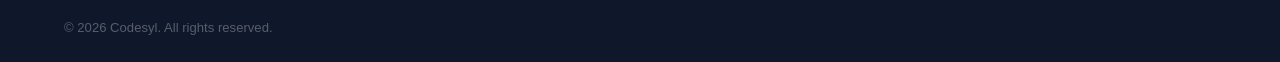
==== commit 06b825fd: "added facebook icon" ====
--- a/index.html
+++ b/index.html
@@ -310,7 +310,7 @@
         <div class="social-links">
           <!-- Social icon placeholders -->
           <a href="https://www.facebook.com/Codeesyl" class="social-btn" aria-label="Facebook">
-            <svg width="18" height="18" viewBox="0 0 24 24" fill="none" stroke="currentColor" stroke-width="1.8"><path d="M22 4s-.7 2.1-2 3.4c1.6 10-9.4 17.3-18 11.6 2.2.1 4.4-.6 6-2C3 15.5.5 9.6 3 5c2.2 2.7 5.5 4.5 9 4-.9-4.2 4-6.5 7-3.8 1.1 0 3-1.2 3-1.2z"/></svg>
+            <svg width="18" height="18" viewBox="0 0 24 24" fill="none" stroke="currentColor" stroke-width="1.8"><path d="M22 12a10 10 0 10-11.5 9.9v-7H8v-3h2.5V9.5A3.5 3.5 0 0114.2 6H17v3h-2.2c-.7 0-.8.3-.8.8V12H17l-.5 3h-2.5v7A10 10 0 0022 12z"/></svg>
           </a>
           <a href="https://www.linkedin.com/company/codesyl/" class="social-btn" aria-label="LinkedIn" target="_blank" rel="noopener">
             <svg width="18" height="18" viewBox="0 0 24 24" fill="none" stroke="currentColor" stroke-width="1.8"><path d="M16 8a6 6 0 016 6v7h-4v-7a2 2 0 00-2-2 2 2 0 00-2 2v7h-4v-7a6 6 0 016-6z"/><rect x="2" y="9" width="4" height="12"/><circle cx="4" cy="4" r="2"/></svg>
